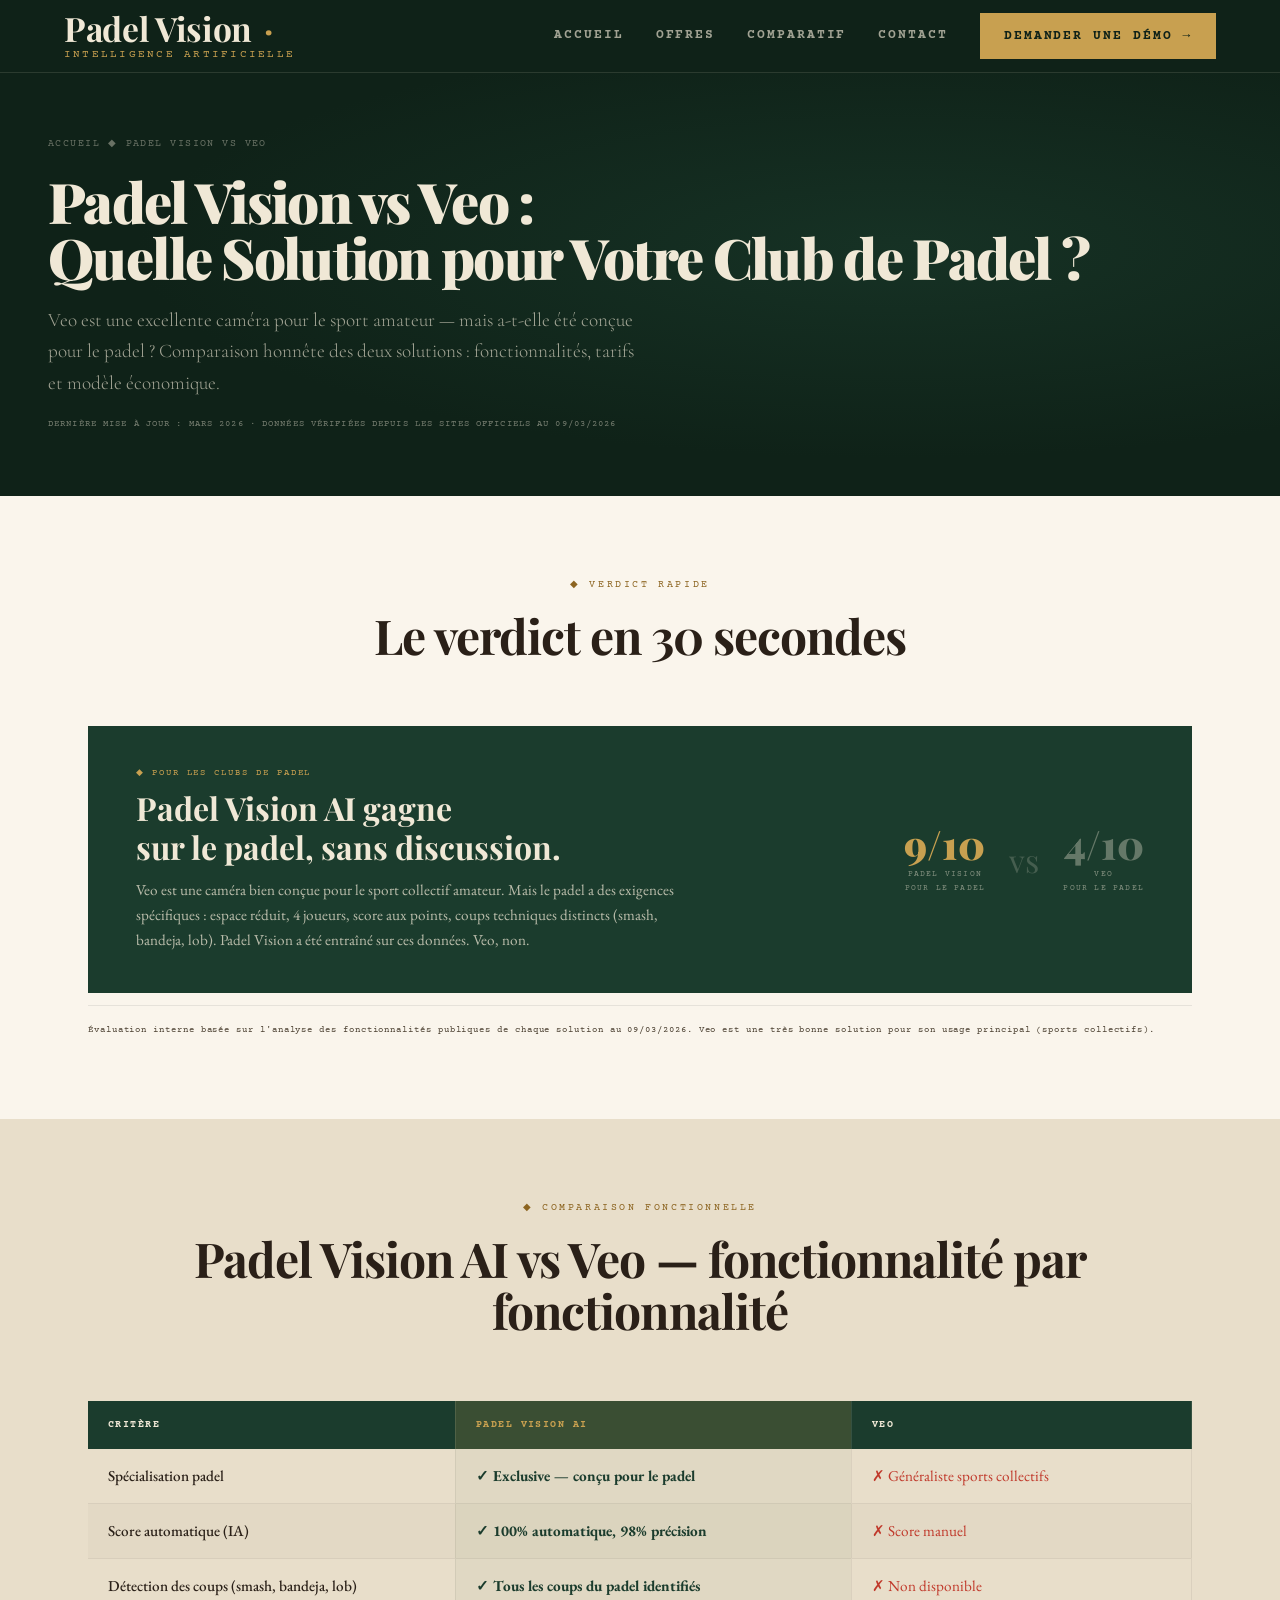
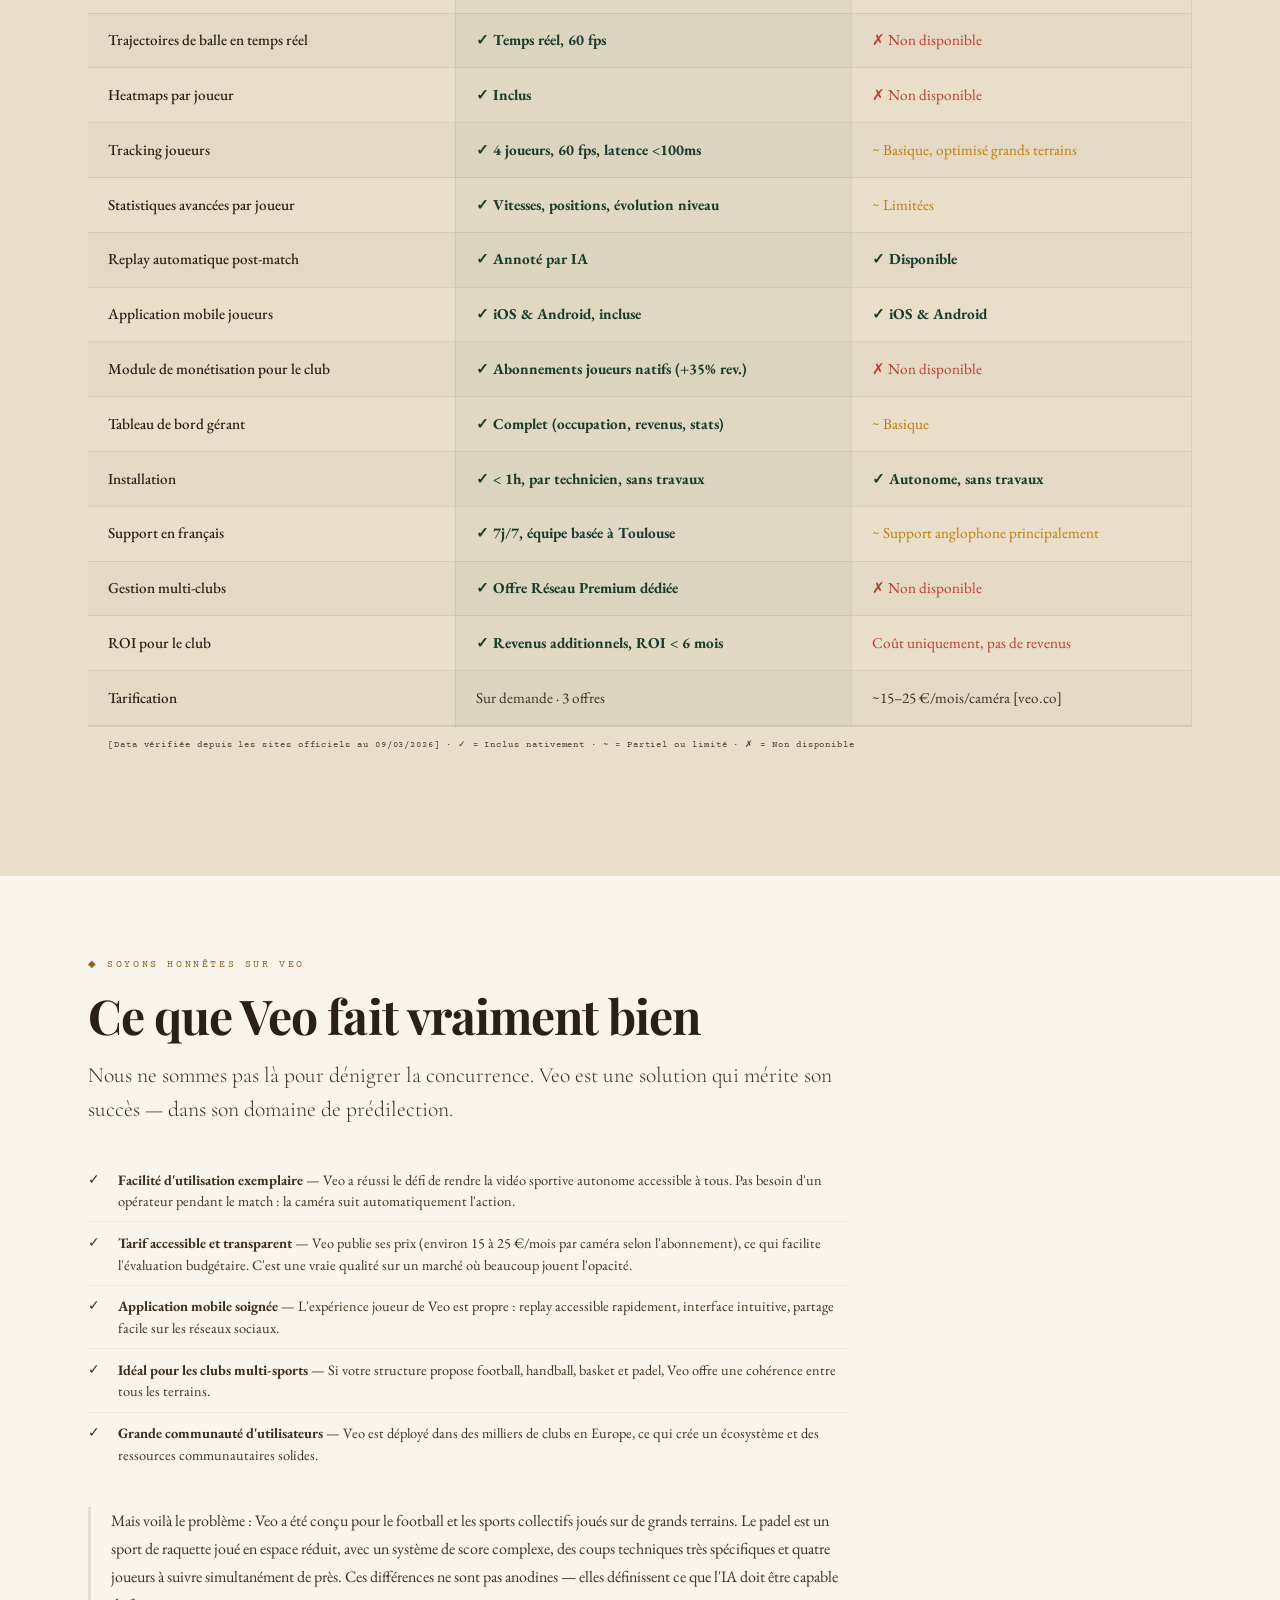
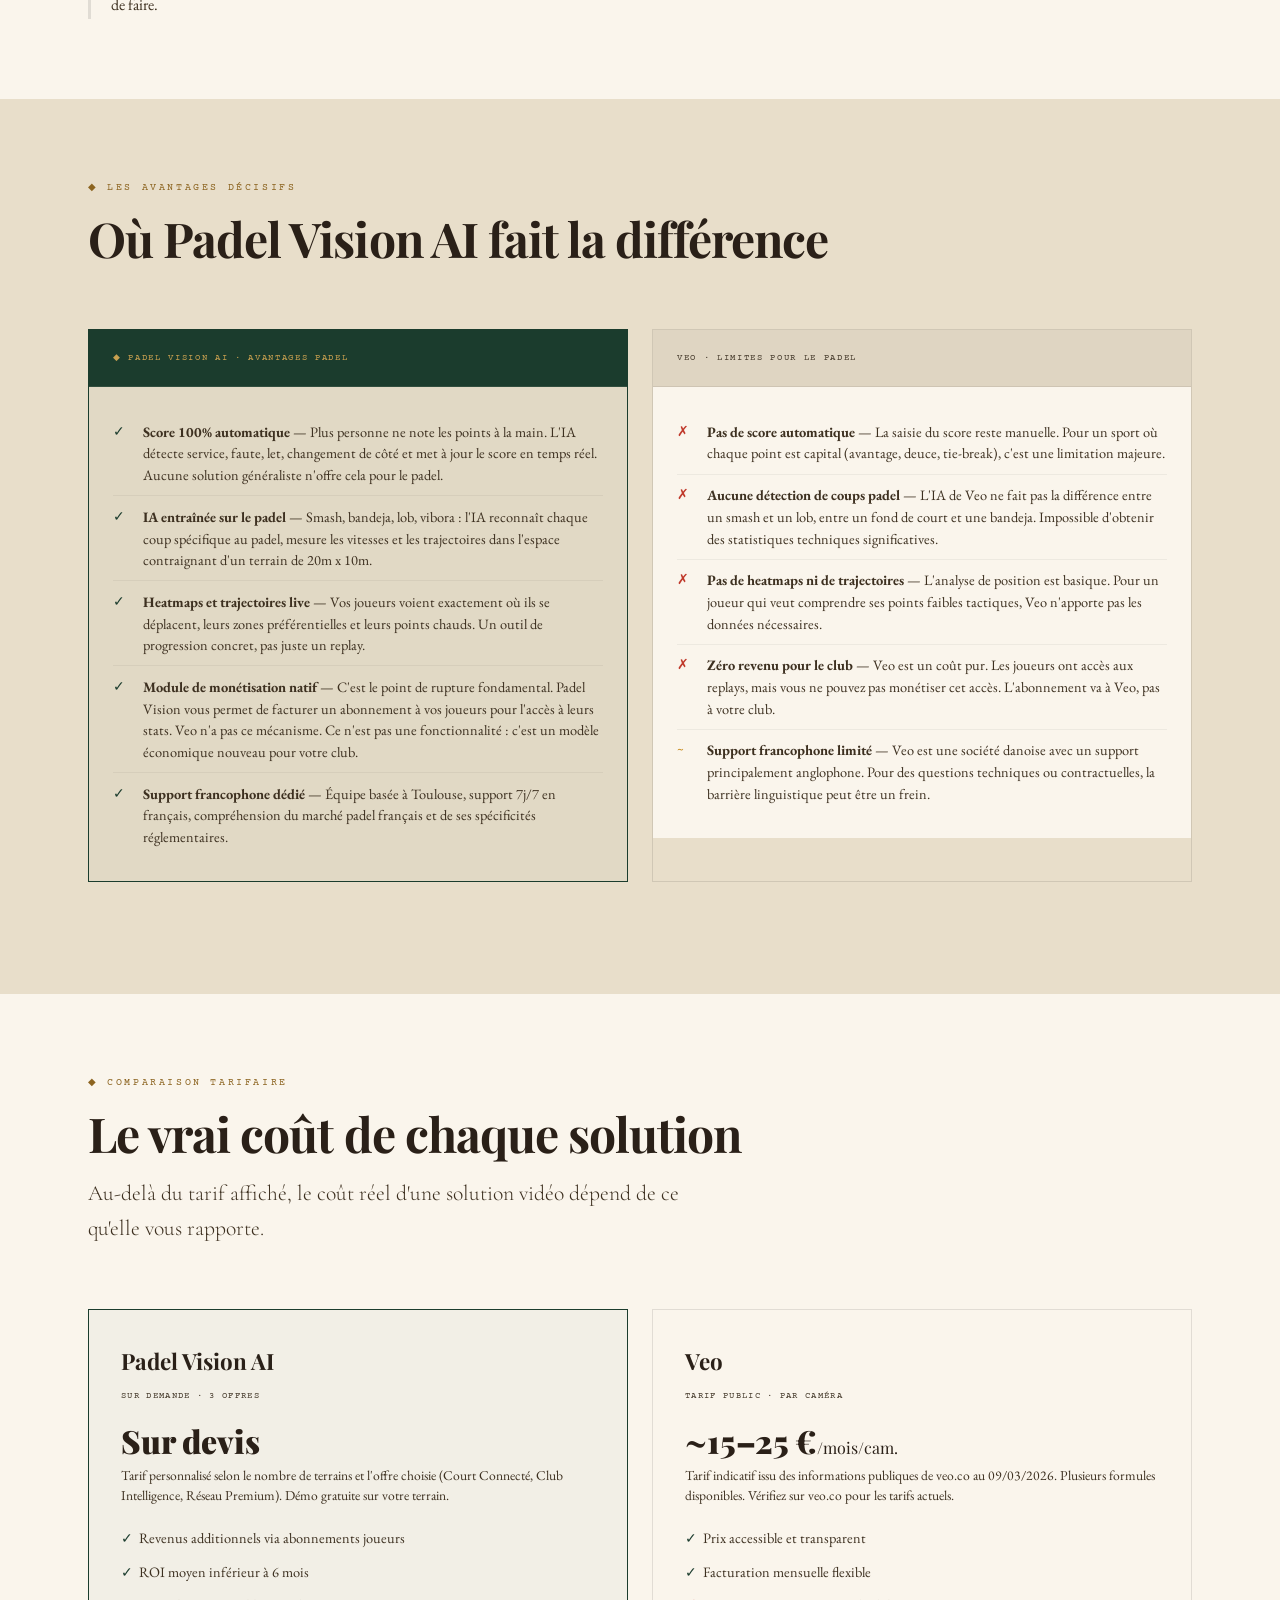
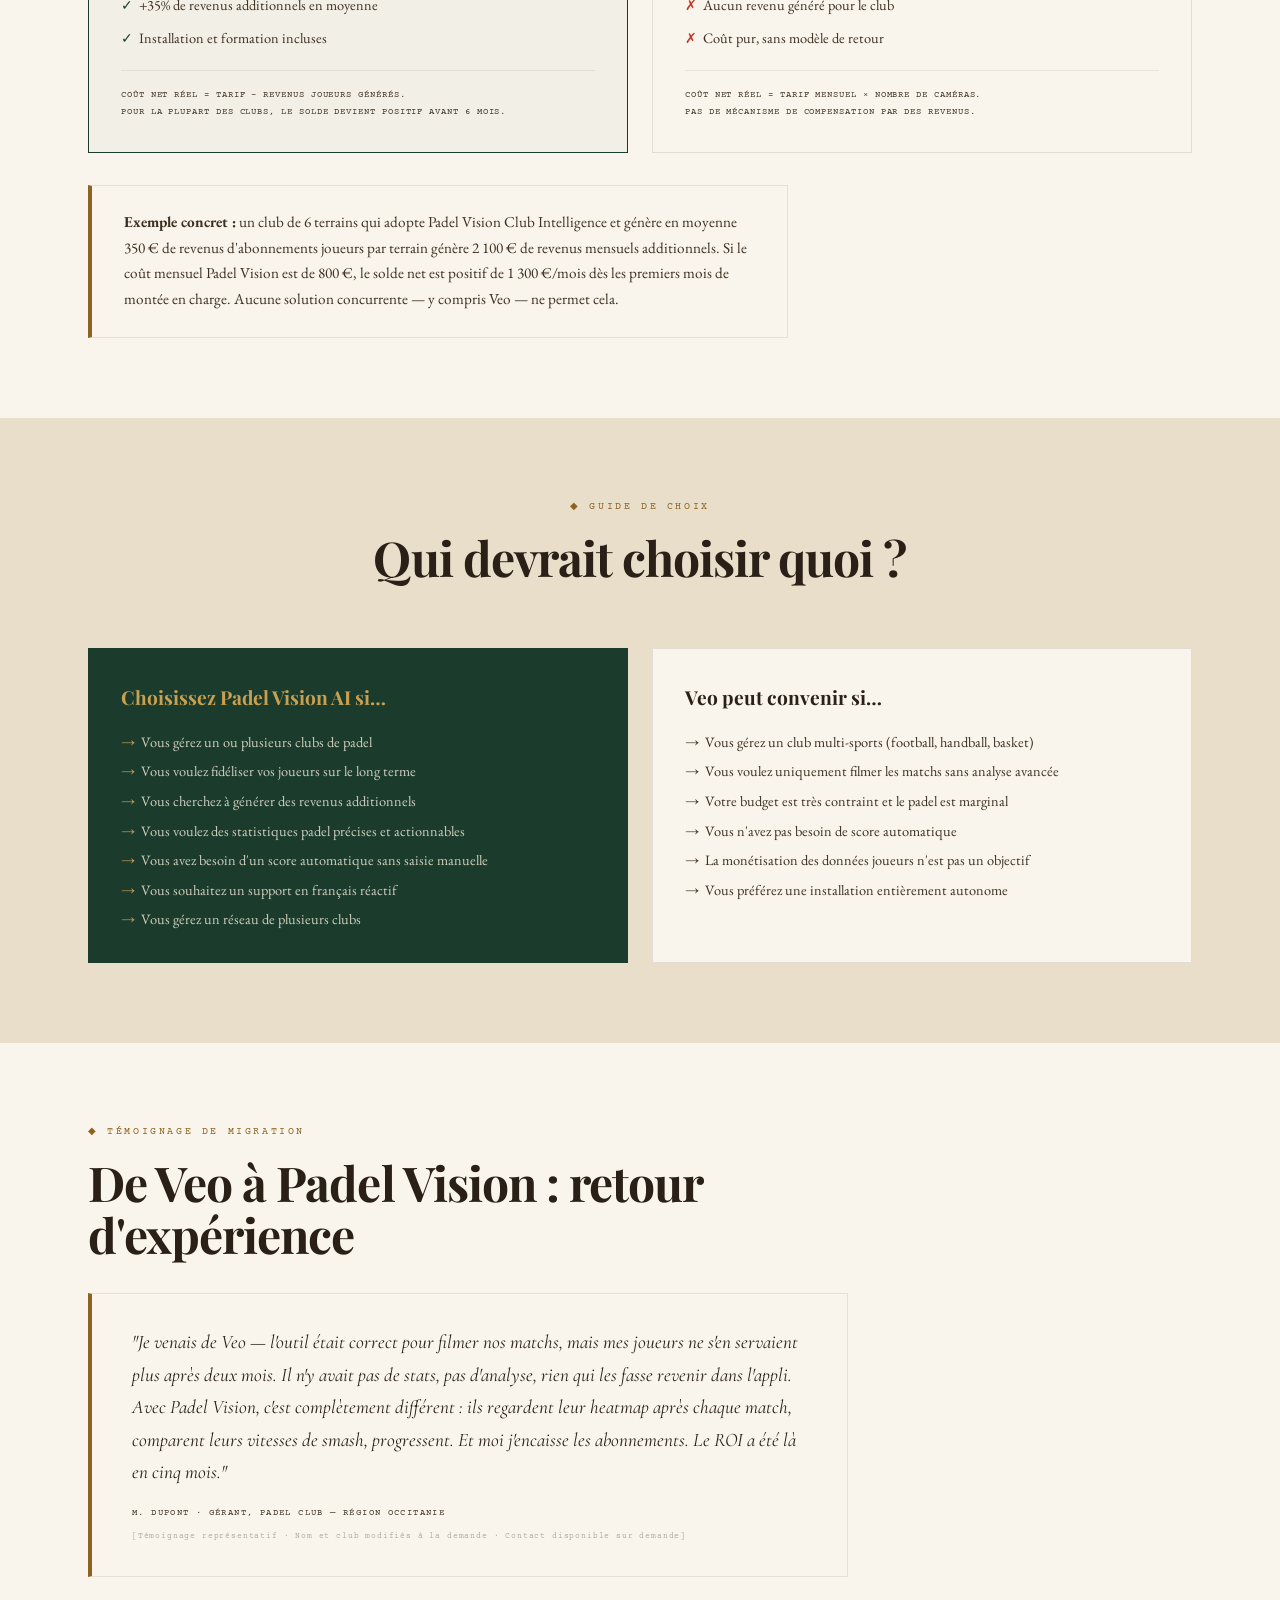
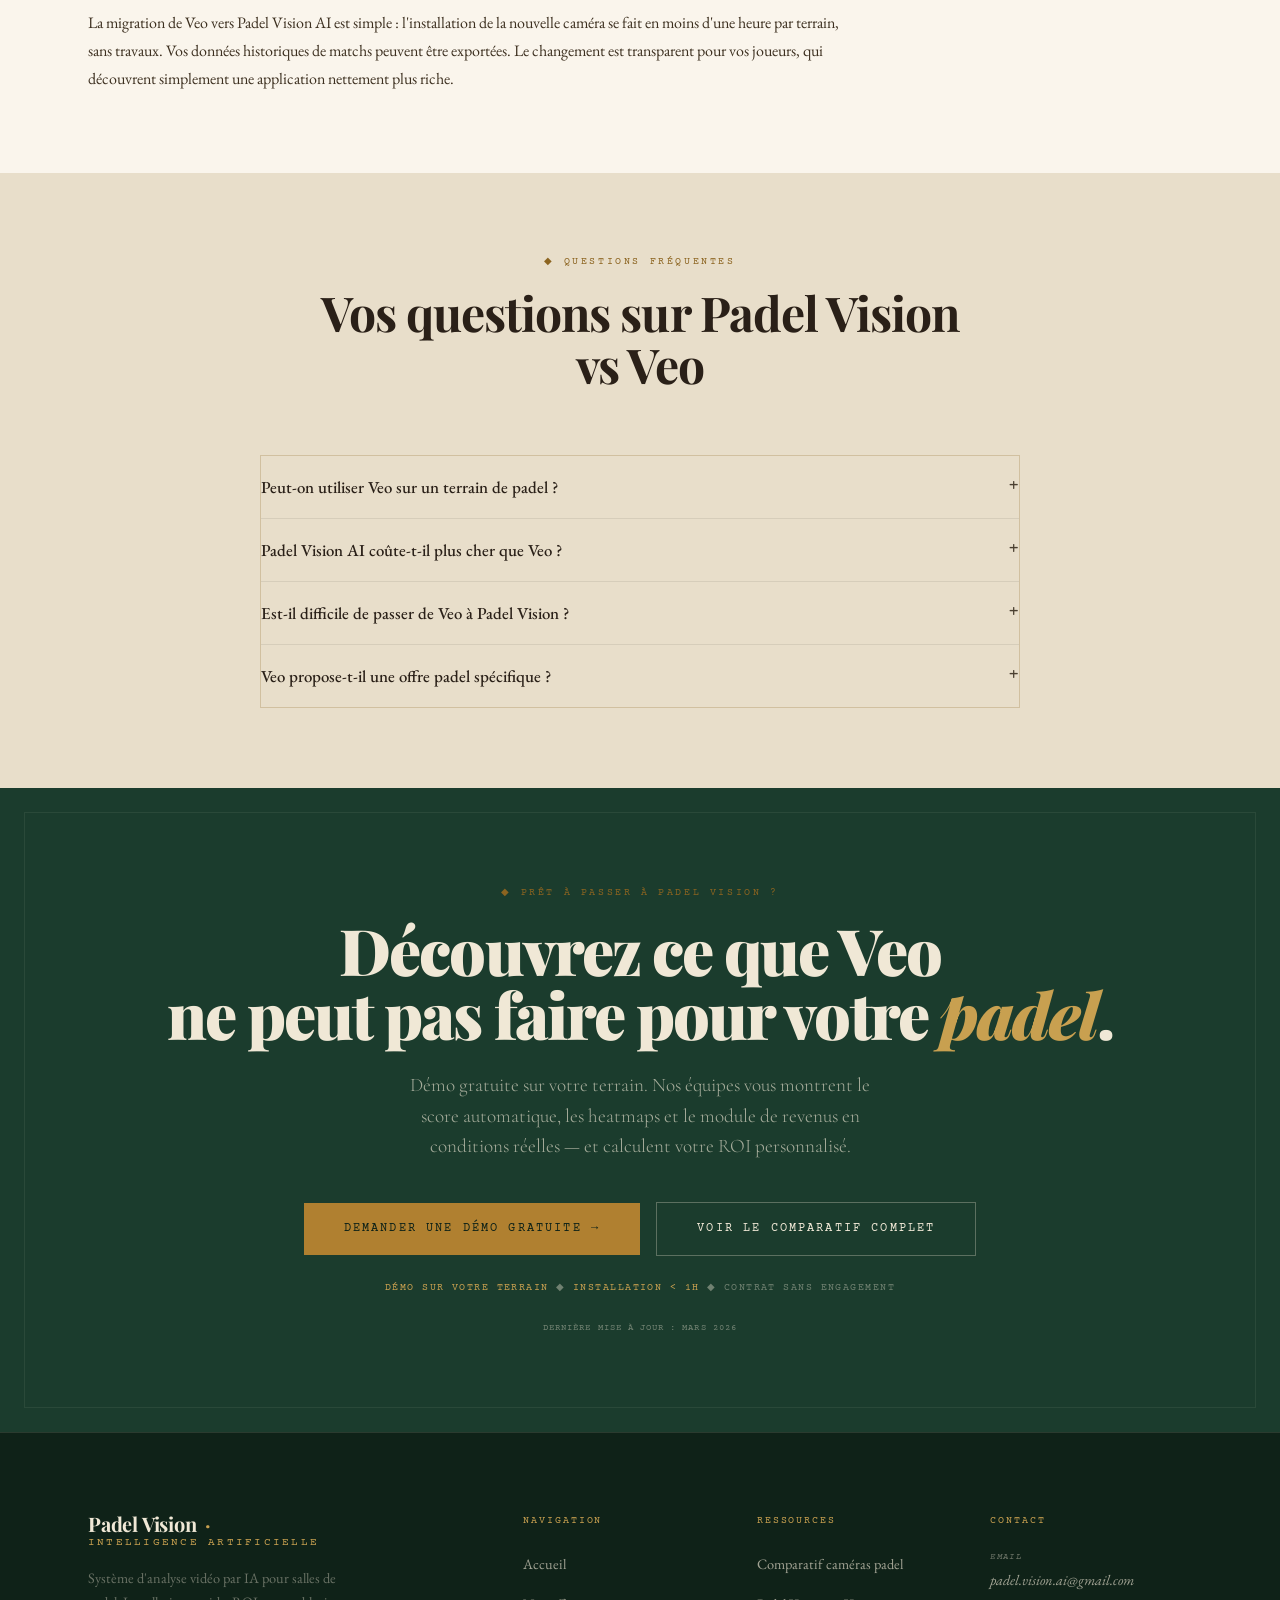
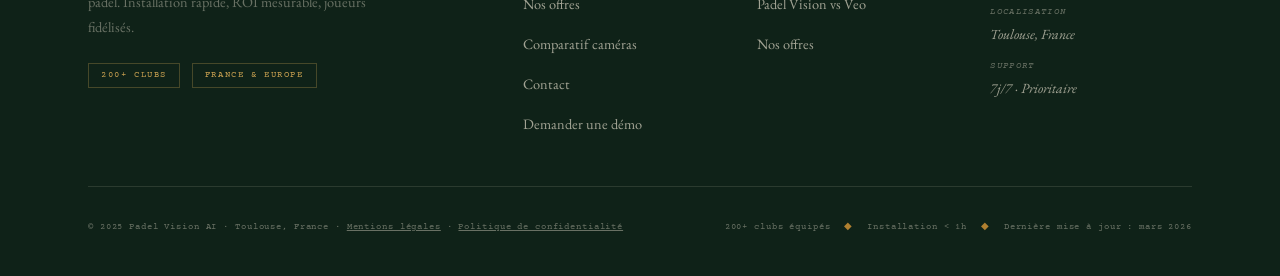
==== alternative-veo-padel.html @ 816a1220 "Site revamp: add pages, move assets, update README Major site restructure for v2: added new content " ====
<!DOCTYPE html>
<html lang="fr">
<head>
  <meta charset="UTF-8">
  <meta name="viewport" content="width=device-width, initial-scale=1.0">
  <title>Padel Vision vs Veo : Quelle Solution pour Votre Club de Padel ? (2026)</title>
  <meta name="description" content="Padel Vision AI vs Veo : comparaison complète pour clubs de padel. Score automatique, IA spécialisée, tarifs, monétisation joueurs. Pourquoi Padel Vision l'emporte pour le padel.">
  <link rel="canonical" href="https://padelvisionai.com/alternative-veo-padel.html">
  <meta property="og:title" content="Padel Vision vs Veo : Quelle Solution pour Votre Club de Padel ?">
  <meta property="og:description" content="Vous hésitez entre Veo et Padel Vision pour votre club de padel ? Comparaison honnête : fonctionnalités, tarifs, IA, modèle économique.">
  <meta property="og:url" content="https://padelvisionai.com/alternative-veo-padel.html">
  <meta property="og:image" content="https://padelvisionai.com/assets/images/og-padelvision.png">
  <meta property="og:image:width" content="1200">
  <meta property="og:image:height" content="630">
  <meta property="og:type" content="article">
  <meta name="twitter:card" content="summary_large_image">
  <meta name="twitter:image" content="https://padelvisionai.com/assets/images/og-padelvision.png">
  <link rel="preconnect" href="https://fonts.googleapis.com">
  <link rel="preconnect" href="https://fonts.gstatic.com" crossorigin>
  <link href="https://fonts.googleapis.com/css2?family=Playfair+Display:ital,wght@0,700;0,900;1,700&family=Cormorant+Garamond:ital,wght@0,300;0,400;1,400&family=EB+Garamond:wght@0,400;0,500&family=Courier+Prime:wght@400&display=swap" rel="stylesheet">
  <link rel="icon" href="/favicon.ico" sizes="any">
  <link rel="icon" href="/favicon.svg" type="image/svg+xml">
  <link rel="apple-touch-icon" href="/apple-touch-icon.png">
  <link rel="stylesheet" href="style.css">

  <script type="application/ld+json">
  {
    "@context": "https://schema.org",
    "@graph": [
      {
        "@type": "BreadcrumbList",
        "itemListElement": [
          { "@type": "ListItem", "position": 1, "name": "Accueil", "item": "https://padelvisionai.com/" },
          { "@type": "ListItem", "position": 2, "name": "Padel Vision vs Veo", "item": "https://padelvisionai.com/alternative-veo-padel.html" }
        ]
      },
      {
        "@type": "SoftwareApplication",
        "name": "Padel Vision AI",
        "url": "https://padelvisionai.com",
        "applicationCategory": "SportsApplication",
        "operatingSystem": "iOS, Android",
        "description": "Système d'analyse vidéo par IA spécialisé padel. Score 100% automatique, trajectoires, heatmaps, smash/bandeja détectés, module d'abonnements joueurs pour clubs.",
        "featureList": [
          "Score automatique 98% précision",
          "Trajectoires de balle en temps réel",
          "Heatmaps par joueur",
          "Détection smash, bandeja, lob",
          "Tracking 4 joueurs à 60 fps",
          "Module d'abonnements joueurs",
          "Application mobile iOS et Android",
          "Tableau de bord gérant",
          "Installation en moins d'une heure"
        ],
        "offers": {
          "@type": "AggregateOffer",
          "priceCurrency": "EUR",
          "offerCount": 3,
          "description": "Court Connecté, Club Intelligence, Réseau Premium — tarifs sur demande"
        },
        "publisher": { "@id": "https://padelvisionai.com/#organization" }
      }
    ]
  }
  </script>

  <style>
    /* ── Verdict banner ── */
    .verdict-banner {
      background: var(--forest, #1B4C2D);
      padding: 2.5rem 3rem;
      display: flex;
      align-items: center;
      justify-content: space-between;
      gap: 2rem;
      flex-wrap: wrap;
      margin-bottom: 0;
    }
    .verdict-banner__label {
      font-family: var(--font-mono, 'Courier Prime', monospace);
      font-size: 0.55rem;
      letter-spacing: 0.22em;
      text-transform: uppercase;
      color: #C8A050;
      margin-bottom: 0.5rem;
      display: block;
    }
    .verdict-banner__title {
      font-family: var(--font-display, 'Playfair Display', serif);
      font-size: clamp(1.4rem, 2.5vw, 2rem);
      font-weight: 700;
      color: #F0E8D6;
      line-height: 1.2;
    }
    .verdict-banner__desc { color: rgba(240,232,214,0.75); font-size: 0.95rem; line-height: 1.65; max-width: 540px; margin-top: 0.75rem; }
    .verdict-score {
      display: flex;
      gap: 1.5rem;
      align-items: center;
      flex-shrink: 0;
    }
    .verdict-score__item { text-align: center; }
    .verdict-score__value {
      font-family: var(--font-display, 'Playfair Display', serif);
      font-size: 2.5rem;
      font-weight: 900;
      line-height: 1;
    }
    .verdict-score__value--winner { color: #C8A050; }
    .verdict-score__value--loser { color: rgba(240,232,214,0.35); }
    .verdict-score__label {
      font-family: var(--font-mono, 'Courier Prime', monospace);
      font-size: 0.5rem;
      letter-spacing: 0.15em;
      text-transform: uppercase;
      color: rgba(240,232,214,0.5);
      margin-top: 0.25rem;
    }
    .verdict-score__sep {
      font-family: var(--font-display, 'Playfair Display', serif);
      font-size: 2rem;
      color: rgba(240,232,214,0.2);
    }

    /* ── Comparison table ── */
    .comp-table-wrap { overflow-x: auto; margin: 2rem 0; }
    .comp-table {
      width: 100%;
      border-collapse: collapse;
      font-family: var(--font-body, 'EB Garamond', serif);
      font-size: 0.95rem;
    }
    .comp-table thead tr { background: var(--forest, #1B4C2D); }
    .comp-table thead th {
      padding: 1rem 1.25rem;
      text-align: left;
      font-family: var(--font-mono, 'Courier Prime', monospace);
      font-size: 0.6rem;
      letter-spacing: 0.15em;
      text-transform: uppercase;
      color: #F0E8D6;
      border-right: 1px solid rgba(240,232,214,0.12);
    }
    .comp-table thead th.th--pv { background: rgba(200,160,80,0.18); color: #C8A050; }
    .comp-table tbody tr { border-bottom: 1px solid rgba(0,0,0,0.07); }
    .comp-table tbody tr:nth-child(even) { background: rgba(0,0,0,0.025); }
    .comp-table tbody td {
      padding: 0.85rem 1.25rem;
      color: var(--text-light, #4a4a3a);
      border-right: 1px solid rgba(0,0,0,0.06);
      vertical-align: middle;
    }
    .comp-table tbody td:first-child { font-weight: 500; color: var(--text-body, #1a1a12); }
    .comp-table td.td--pv { background: rgba(27,76,45,0.04); }
    .check { color: var(--forest, #1B4C2D); font-weight: 700; }
    .cross { color: #c0392b; }
    .partial { color: #c07d00; }
    .comp-table tfoot td {
      padding: 0.65rem 1.25rem;
      font-family: var(--font-mono, 'Courier Prime', monospace);
      font-size: 0.58rem;
      letter-spacing: 0.1em;
      color: var(--warm-gray, #8a8a7a);
      border-top: 2px solid rgba(0,0,0,0.08);
    }

    /* ── Pro/con blocks ── */
    .two-col-compare {
      display: grid;
      grid-template-columns: 1fr 1fr;
      gap: 1.5rem;
      margin: 2rem 0;
    }
    @media (max-width: 640px) { .two-col-compare { grid-template-columns: 1fr; } }
    .compare-block { border: 1px solid rgba(0,0,0,0.1); overflow: hidden; }
    .compare-block--pv { border-color: var(--forest, #1B4C2D); }
    .compare-block__header {
      padding: 1.25rem 1.5rem;
      border-bottom: 1px solid rgba(0,0,0,0.08);
      font-family: var(--font-mono, 'Courier Prime', monospace);
      font-size: 0.58rem;
      letter-spacing: 0.18em;
      text-transform: uppercase;
    }
    .compare-block--pv .compare-block__header { background: var(--forest, #1B4C2D); color: #C8A050; border-bottom-color: rgba(240,232,214,0.1); }
    .compare-block--veo .compare-block__header { background: rgba(0,0,0,0.04); color: var(--warm-gray, #8a8a7a); }
    .compare-block__body { padding: 1.5rem; background: var(--parchment-2, #FAF8F3); }
    .compare-block--pv .compare-block__body { background: rgba(27,76,45,0.03); }

    .feature-row {
      display: flex;
      align-items: flex-start;
      gap: 0.75rem;
      padding: 0.6rem 0;
      border-bottom: 1px solid rgba(0,0,0,0.05);
      font-size: 0.9rem;
      color: var(--text-light, #4a4a3a);
      line-height: 1.5;
    }
    .feature-row:last-child { border-bottom: none; }
    .feature-row__icon { flex-shrink: 0; width: 1.1rem; font-size: 0.85rem; }

    /* ── Pricing block ── */
    .pricing-compare {
      display: grid;
      grid-template-columns: 1fr 1fr;
      gap: 1.5rem;
      margin: 2rem 0;
    }
    @media (max-width: 640px) { .pricing-compare { grid-template-columns: 1fr; } }
    .pricing-block {
      border: 1px solid rgba(0,0,0,0.1);
      padding: 2rem;
    }
    .pricing-block--pv { border-color: var(--forest, #1B4C2D); background: rgba(27,76,45,0.03); }
    .pricing-block__name {
      font-family: var(--font-display, 'Playfair Display', serif);
      font-size: 1.4rem;
      font-weight: 700;
      color: var(--text-body, #1a1a12);
      margin-bottom: 0.5rem;
    }
    .pricing-block__sub {
      font-family: var(--font-mono, 'Courier Prime', monospace);
      font-size: 0.55rem;
      letter-spacing: 0.15em;
      text-transform: uppercase;
      color: var(--warm-gray, #8a8a7a);
      margin-bottom: 1.25rem;
      display: block;
    }
    .pricing-block__price {
      font-family: var(--font-display, 'Playfair Display', serif);
      font-size: 2rem;
      font-weight: 900;
      color: var(--text-body, #1a1a12);
      line-height: 1;
      margin-bottom: 0.5rem;
    }
    .pricing-block__price-note {
      font-size: 0.85rem;
      color: var(--text-light, #4a4a3a);
      line-height: 1.5;
      margin-bottom: 1.25rem;
    }
    .pricing-block__key {
      font-family: var(--font-mono, 'Courier Prime', monospace);
      font-size: 0.58rem;
      letter-spacing: 0.1em;
      text-transform: uppercase;
      color: var(--warm-gray, #8a8a7a);
      margin-top: 1.25rem;
      padding-top: 1rem;
      border-top: 1px solid rgba(0,0,0,0.07);
    }

    /* ── Who should choose which ── */
    .choice-grid {
      display: grid;
      grid-template-columns: 1fr 1fr;
      gap: 1.5rem;
      margin-top: 2rem;
    }
    @media (max-width: 640px) { .choice-grid { grid-template-columns: 1fr; } }
    .choice-card { border: 1px solid rgba(0,0,0,0.1); padding: 2rem; background: var(--parchment-2, #FAF8F3); }
    .choice-card--pv { background: var(--forest, #1B4C2D); border-color: var(--forest, #1B4C2D); }
    .choice-card__name {
      font-family: var(--font-display, 'Playfair Display', serif);
      font-size: 1.2rem;
      font-weight: 700;
      margin-bottom: 1rem;
    }
    .choice-card--pv .choice-card__name { color: #C8A050; }
    .choice-card__list { list-style: none; padding: 0; margin: 0; display: flex; flex-direction: column; gap: 0.5rem; }
    .choice-card__list li { font-size: 0.9rem; padding-left: 1.25rem; position: relative; line-height: 1.5; }
    .choice-card__list li::before { content: "→"; position: absolute; left: 0; }
    .choice-card--pv .choice-card__list li { color: rgba(240,232,214,0.85); }
    .choice-card--pv .choice-card__list li::before { color: #C8A050; }
    .choice-card__list--veo li { color: var(--text-light, #4a4a3a); }

    /* ── Testimonial ── */
    .testimonial-block {
      background: var(--parchment-2, #FAF8F3);
      border: 1px solid rgba(0,0,0,0.08);
      border-left: 4px solid var(--gold, #C8A050);
      padding: 2rem 2.5rem;
      margin: 2rem 0;
    }
    .testimonial-block__quote {
      font-family: var(--font-refined, 'Cormorant Garamond', serif);
      font-size: 1.2rem;
      font-style: italic;
      color: var(--text-body, #1a1a12);
      line-height: 1.7;
      margin-bottom: 1rem;
    }
    .testimonial-block__author {
      font-family: var(--font-mono, 'Courier Prime', monospace);
      font-size: 0.58rem;
      letter-spacing: 0.15em;
      text-transform: uppercase;
      color: var(--warm-gray, #8a8a7a);
    }
    .testimonial-block__placeholder {
      font-family: var(--font-mono, 'Courier Prime', monospace);
      font-size: 0.52rem;
      letter-spacing: 0.1em;
      color: rgba(0,0,0,0.3);
      margin-top: 0.5rem;
      font-style: normal;
    }

    /* ── FAQ ── */
    .faq-list { list-style: none; padding: 0; margin: 2rem 0 0; display: flex; flex-direction: column; gap: 0; }
    .faq-item { border-bottom: 1px solid rgba(0,0,0,0.08); }
    .faq-item__btn {
      width: 100%;
      display: flex;
      justify-content: space-between;
      align-items: center;
      background: none;
      border: none;
      padding: 1.25rem 0;
      text-align: left;
      font-family: var(--font-body, 'EB Garamond', serif);
      font-size: 1.05rem;
      font-weight: 500;
      color: var(--text-body, #1a1a12);
      cursor: pointer;
      gap: 1rem;
    }
    .faq-item__icon { font-size: 1.2rem; flex-shrink: 0; color: var(--warm-gray, #8a8a7a); }
    .faq-item__answer { padding: 0 0 1.25rem; color: var(--text-light, #4a4a3a); font-size: 0.95rem; line-height: 1.75; }

    .data-disclaimer {
      font-family: var(--font-mono, 'Courier Prime', monospace);
      font-size: 0.58rem;
      letter-spacing: 0.1em;
      color: var(--warm-gray, #8a8a7a);
      border-top: 1px solid rgba(0,0,0,0.08);
      padding-top: 1rem;
      margin-top: 1.5rem;
    }
  </style>
</head>
<body>

<a href="#main-content" class="skip-link">Aller au contenu principal</a>

<!-- ═══ HEADER ═══ -->
<header class="site-header" id="site-header" role="banner">
  <div class="header__inner">
    <a href="index.html" class="logo" aria-label="Padel Vision — Accueil">
      <span class="logo__name">Padel Vision <span class="logo__dot" aria-hidden="true">·</span></span>
      <span class="logo__sub" aria-hidden="true">Intelligence Artificielle</span>
    </a>
    <nav class="nav" aria-label="Navigation principale">
      <a href="index.html" class="nav__link">Accueil</a>
      <a href="products.html" class="nav__link">Offres</a>
      <a href="comparatif-cameras-padel.html" class="nav__link">Comparatif</a>
      <a href="contact.html" class="nav__link">Contact</a>
      <a href="contact.html" class="nav__cta">Demander une démo →</a>
    </nav>
    <button class="hamburger" id="hamburger" aria-expanded="false" aria-controls="mobile-menu" aria-label="Ouvrir le menu">
      <span class="hamburger__line" aria-hidden="true"></span>
      <span class="hamburger__line" aria-hidden="true"></span>
      <span class="hamburger__line" aria-hidden="true"></span>
    </button>
  </div>
</header>

<nav class="mobile-menu" id="mobile-menu" aria-hidden="true" aria-label="Menu mobile">
  <a href="index.html" class="mobile-menu__link">Accueil</a>
  <a href="products.html" class="mobile-menu__link">Offres</a>
  <a href="comparatif-cameras-padel.html" class="mobile-menu__link">Comparatif</a>
  <a href="contact.html" class="mobile-menu__link">Contact</a>
  <a href="contact.html" class="mobile-menu__cta">Demander une démo →</a>
</nav>

<!-- ═══ MAIN ═══ -->
<main id="main-content">

<!-- ═══ PAGE HERO ═══ -->
<section class="page-hero" aria-label="En-tête page Padel Vision vs Veo">
  <div class="page-hero__inner">
    <nav class="breadcrumb" aria-label="Fil d'Ariane">
      <a href="index.html">Accueil</a>
      <span class="breadcrumb__sep" aria-hidden="true">◆</span>
      <span aria-current="page">Padel Vision vs Veo</span>
    </nav>
    <h1 class="page-hero__title">Padel Vision vs Veo :<br>Quelle Solution pour Votre Club de Padel ?</h1>
    <p class="page-hero__lead">
      Veo est une excellente caméra pour le sport amateur — mais a-t-elle été conçue pour le padel ?
      Comparaison honnête des deux solutions : fonctionnalités, tarifs et modèle économique.
    </p>
    <p style="font-family:var(--font-mono,'Courier Prime',monospace);font-size:0.58rem;letter-spacing:0.12em;text-transform:uppercase;color:rgba(240,232,214,0.45);margin-top:1rem;">
      Dernière mise à jour : mars 2026 · Données vérifiées depuis les sites officiels au 09/03/2026
    </p>
  </div>
</section>


<!-- ═══ ABOVE-FOLD VERDICT ═══ -->
<section class="section" aria-labelledby="verdict-section-title">
  <div class="container">
    <div class="section__header reveal" style="text-align:center;max-width:640px;margin-left:auto;margin-right:auto;">
      <div class="section__eyebrow" style="justify-content:center;">◆ Verdict rapide</div>
      <h2 class="section__title" id="verdict-section-title">Le verdict en 30 secondes</h2>
    </div>
    <div class="reveal">
      <div class="verdict-banner">
        <div>
          <span class="verdict-banner__label">◆ Pour les clubs de padel</span>
          <div class="verdict-banner__title">Padel Vision AI gagne<br>sur le padel, sans discussion.</div>
          <p class="verdict-banner__desc">
            Veo est une caméra bien conçue pour le sport collectif amateur. Mais le padel a des exigences spécifiques : espace réduit, 4 joueurs, score aux points, coups techniques distincts (smash, bandeja, lob). Padel Vision a été entraîné sur ces données. Veo, non.
          </p>
        </div>
        <div class="verdict-score" aria-label="Score comparatif : Padel Vision 9 sur 10, Veo 4 sur 10 pour usage padel">
          <div class="verdict-score__item">
            <div class="verdict-score__value verdict-score__value--winner">9/10</div>
            <div class="verdict-score__label">Padel Vision<br>pour le padel</div>
          </div>
          <div class="verdict-score__sep">vs</div>
          <div class="verdict-score__item">
            <div class="verdict-score__value verdict-score__value--loser">4/10</div>
            <div class="verdict-score__label">Veo<br>pour le padel</div>
          </div>
        </div>
      </div>
      <p class="data-disclaimer" style="margin-top:0.75rem;">
        Évaluation interne basée sur l'analyse des fonctionnalités publiques de chaque solution au 09/03/2026. Veo est une très bonne solution pour son usage principal (sports collectifs).
      </p>
    </div>
  </div>
</section>


<!-- ═══ FEATURE COMPARISON TABLE ═══ -->
<section class="section section--alt" aria-labelledby="table-vs-title">
  <div class="container">
    <div class="section__header reveal" style="text-align:center;">
      <div class="section__eyebrow" style="justify-content:center;">◆ Comparaison fonctionnelle</div>
      <h2 class="section__title" id="table-vs-title">Padel Vision AI vs Veo — fonctionnalité par fonctionnalité</h2>
    </div>

    <div class="comp-table-wrap reveal">
      <table class="comp-table" role="table" aria-label="Comparaison détaillée Padel Vision AI versus Veo">
        <thead>
          <tr>
            <th scope="col" style="min-width:240px;">Critère</th>
            <th scope="col" class="th--pv">Padel Vision AI</th>
            <th scope="col">Veo</th>
          </tr>
        </thead>
        <tbody>
          <tr>
            <td>Spécialisation padel</td>
            <td class="td--pv"><span class="check">✓ Exclusive — conçu pour le padel</span></td>
            <td><span class="cross">✗ Généraliste sports collectifs</span></td>
          </tr>
          <tr>
            <td>Score automatique (IA)</td>
            <td class="td--pv"><span class="check">✓ 100% automatique, 98% précision</span></td>
            <td><span class="cross">✗ Score manuel</span></td>
          </tr>
          <tr>
            <td>Détection des coups (smash, bandeja, lob)</td>
            <td class="td--pv"><span class="check">✓ Tous les coups du padel identifiés</span></td>
            <td><span class="cross">✗ Non disponible</span></td>
          </tr>
          <tr>
            <td>Trajectoires de balle en temps réel</td>
            <td class="td--pv"><span class="check">✓ Temps réel, 60 fps</span></td>
            <td><span class="cross">✗ Non disponible</span></td>
          </tr>
          <tr>
            <td>Heatmaps par joueur</td>
            <td class="td--pv"><span class="check">✓ Inclus</span></td>
            <td><span class="cross">✗ Non disponible</span></td>
          </tr>
          <tr>
            <td>Tracking joueurs</td>
            <td class="td--pv"><span class="check">✓ 4 joueurs, 60 fps, latence &lt;100ms</span></td>
            <td><span class="partial">~ Basique, optimisé grands terrains</span></td>
          </tr>
          <tr>
            <td>Statistiques avancées par joueur</td>
            <td class="td--pv"><span class="check">✓ Vitesses, positions, évolution niveau</span></td>
            <td><span class="partial">~ Limitées</span></td>
          </tr>
          <tr>
            <td>Replay automatique post-match</td>
            <td class="td--pv"><span class="check">✓ Annoté par IA</span></td>
            <td><span class="check">✓ Disponible</span></td>
          </tr>
          <tr>
            <td>Application mobile joueurs</td>
            <td class="td--pv"><span class="check">✓ iOS &amp; Android, incluse</span></td>
            <td><span class="check">✓ iOS &amp; Android</span></td>
          </tr>
          <tr>
            <td>Module de monétisation pour le club</td>
            <td class="td--pv"><span class="check">✓ Abonnements joueurs natifs (+35% rev.)</span></td>
            <td><span class="cross">✗ Non disponible</span></td>
          </tr>
          <tr>
            <td>Tableau de bord gérant</td>
            <td class="td--pv"><span class="check">✓ Complet (occupation, revenus, stats)</span></td>
            <td><span class="partial">~ Basique</span></td>
          </tr>
          <tr>
            <td>Installation</td>
            <td class="td--pv"><span class="check">✓ &lt; 1h, par technicien, sans travaux</span></td>
            <td><span class="check">✓ Autonome, sans travaux</span></td>
          </tr>
          <tr>
            <td>Support en français</td>
            <td class="td--pv"><span class="check">✓ 7j/7, équipe basée à Toulouse</span></td>
            <td><span class="partial">~ Support anglophone principalement</span></td>
          </tr>
          <tr>
            <td>Gestion multi-clubs</td>
            <td class="td--pv"><span class="check">✓ Offre Réseau Premium dédiée</span></td>
            <td><span class="cross">✗ Non disponible</span></td>
          </tr>
          <tr>
            <td>ROI pour le club</td>
            <td class="td--pv"><span class="check">✓ Revenus additionnels, ROI &lt; 6 mois</span></td>
            <td><span class="cross">Coût uniquement, pas de revenus</span></td>
          </tr>
          <tr>
            <td>Tarification</td>
            <td class="td--pv">Sur demande · 3 offres</td>
            <td>~15–25 €/mois/caméra [veo.co]</td>
          </tr>
        </tbody>
        <tfoot>
          <tr>
            <td colspan="3">[Data vérifiée depuis les sites officiels au 09/03/2026] · ✓ = Inclus nativement · ~ = Partiel ou limité · ✗ = Non disponible</td>
          </tr>
        </tfoot>
      </table>
    </div>
  </div>
</section>


<!-- ═══ VEO : CE QU'IL FAIT BIEN ═══ -->
<section class="section" aria-labelledby="veo-strengths-title">
  <div class="container">
    <div style="max-width:760px;">
      <div class="section__eyebrow reveal">◆ Soyons honnêtes sur Veo</div>
      <h2 class="section__title reveal" id="veo-strengths-title">Ce que Veo fait vraiment bien</h2>
      <p class="section__lead reveal" style="max-width:none;">
        Nous ne sommes pas là pour dénigrer la concurrence. Veo est une solution qui mérite son succès — dans son domaine de prédilection.
      </p>

      <div class="two-col-compare reveal" style="grid-template-columns:1fr;">
        <div>
          <div class="feature-row">
            <span class="feature-row__icon">✓</span>
            <div><strong>Facilité d'utilisation exemplaire</strong> — Veo a réussi le défi de rendre la vidéo sportive autonome accessible à tous. Pas besoin d'un opérateur pendant le match : la caméra suit automatiquement l'action.</div>
          </div>
          <div class="feature-row">
            <span class="feature-row__icon">✓</span>
            <div><strong>Tarif accessible et transparent</strong> — Veo publie ses prix (environ 15 à 25 €/mois par caméra selon l'abonnement), ce qui facilite l'évaluation budgétaire. C'est une vraie qualité sur un marché où beaucoup jouent l'opacité.</div>
          </div>
          <div class="feature-row">
            <span class="feature-row__icon">✓</span>
            <div><strong>Application mobile soignée</strong> — L'expérience joueur de Veo est propre : replay accessible rapidement, interface intuitive, partage facile sur les réseaux sociaux.</div>
          </div>
          <div class="feature-row">
            <span class="feature-row__icon">✓</span>
            <div><strong>Idéal pour les clubs multi-sports</strong> — Si votre structure propose football, handball, basket et padel, Veo offre une cohérence entre tous les terrains.</div>
          </div>
          <div class="feature-row">
            <span class="feature-row__icon">✓</span>
            <div><strong>Grande communauté d'utilisateurs</strong> — Veo est déployé dans des milliers de clubs en Europe, ce qui crée un écosystème et des ressources communautaires solides.</div>
          </div>
        </div>
      </div>

      <p style="font-size:1rem;color:var(--text-light);line-height:1.75;margin-top:1.5rem;border-left:3px solid rgba(0,0,0,0.1);padding-left:1.25rem;">
        Mais voilà le problème : Veo a été conçu pour le football et les sports collectifs joués sur de grands terrains. Le padel est un sport de raquette joué en espace réduit, avec un système de score complexe, des coups techniques très spécifiques et quatre joueurs à suivre simultanément de près. Ces différences ne sont pas anodines — elles définissent ce que l'IA doit être capable de faire.
      </p>
    </div>
  </div>
</section>


<!-- ═══ WHERE PADEL VISION WINS ═══ -->
<section class="section section--alt" aria-labelledby="pv-wins-title">
  <div class="container">
    <div class="section__header reveal" style="max-width:760px;">
      <div class="section__eyebrow">◆ Les avantages décisifs</div>
      <h2 class="section__title" id="pv-wins-title">Où Padel Vision AI fait la différence</h2>
    </div>

    <div class="two-col-compare reveal">
      <div class="compare-block compare-block--pv">
        <div class="compare-block__header">◆ Padel Vision AI · Avantages padel</div>
        <div class="compare-block__body">
          <div class="feature-row">
            <span class="feature-row__icon" style="color:var(--forest);">✓</span>
            <div><strong>Score 100% automatique</strong> — Plus personne ne note les points à la main. L'IA détecte service, faute, let, changement de côté et met à jour le score en temps réel. Aucune solution généraliste n'offre cela pour le padel.</div>
          </div>
          <div class="feature-row">
            <span class="feature-row__icon" style="color:var(--forest);">✓</span>
            <div><strong>IA entraînée sur le padel</strong> — Smash, bandeja, lob, vibora : l'IA reconnaît chaque coup spécifique au padel, mesure les vitesses et les trajectoires dans l'espace contraignant d'un terrain de 20m x 10m.</div>
          </div>
          <div class="feature-row">
            <span class="feature-row__icon" style="color:var(--forest);">✓</span>
            <div><strong>Heatmaps et trajectoires live</strong> — Vos joueurs voient exactement où ils se déplacent, leurs zones préférentielles et leurs points chauds. Un outil de progression concret, pas juste un replay.</div>
          </div>
          <div class="feature-row">
            <span class="feature-row__icon" style="color:var(--forest);">✓</span>
            <div><strong>Module de monétisation natif</strong> — C'est le point de rupture fondamental. Padel Vision vous permet de facturer un abonnement à vos joueurs pour l'accès à leurs stats. Veo n'a pas ce mécanisme. Ce n'est pas une fonctionnalité : c'est un modèle économique nouveau pour votre club.</div>
          </div>
          <div class="feature-row">
            <span class="feature-row__icon" style="color:var(--forest);">✓</span>
            <div><strong>Support francophone dédié</strong> — Équipe basée à Toulouse, support 7j/7 en français, compréhension du marché padel français et de ses spécificités réglementaires.</div>
          </div>
        </div>
      </div>

      <div class="compare-block compare-block--veo">
        <div class="compare-block__header">Veo · Limites pour le padel</div>
        <div class="compare-block__body">
          <div class="feature-row">
            <span class="feature-row__icon" style="color:#c0392b;">✗</span>
            <div><strong>Pas de score automatique</strong> — La saisie du score reste manuelle. Pour un sport où chaque point est capital (avantage, deuce, tie-break), c'est une limitation majeure.</div>
          </div>
          <div class="feature-row">
            <span class="feature-row__icon" style="color:#c0392b;">✗</span>
            <div><strong>Aucune détection de coups padel</strong> — L'IA de Veo ne fait pas la différence entre un smash et un lob, entre un fond de court et une bandeja. Impossible d'obtenir des statistiques techniques significatives.</div>
          </div>
          <div class="feature-row">
            <span class="feature-row__icon" style="color:#c0392b;">✗</span>
            <div><strong>Pas de heatmaps ni de trajectoires</strong> — L'analyse de position est basique. Pour un joueur qui veut comprendre ses points faibles tactiques, Veo n'apporte pas les données nécessaires.</div>
          </div>
          <div class="feature-row">
            <span class="feature-row__icon" style="color:#c0392b;">✗</span>
            <div><strong>Zéro revenu pour le club</strong> — Veo est un coût pur. Les joueurs ont accès aux replays, mais vous ne pouvez pas monétiser cet accès. L'abonnement va à Veo, pas à votre club.</div>
          </div>
          <div class="feature-row">
            <span class="feature-row__icon" style="color:#c07d00;">~</span>
            <div><strong>Support francophone limité</strong> — Veo est une société danoise avec un support principalement anglophone. Pour des questions techniques ou contractuelles, la barrière linguistique peut être un frein.</div>
          </div>
        </div>
      </div>
    </div>
  </div>
</section>


<!-- ═══ PRICING COMPARISON ═══ -->
<section class="section" aria-labelledby="pricing-vs-title">
  <div class="container">
    <div class="section__header reveal" style="max-width:760px;">
      <div class="section__eyebrow">◆ Comparaison tarifaire</div>
      <h2 class="section__title" id="pricing-vs-title">Le vrai coût de chaque solution</h2>
      <p class="section__lead">Au-delà du tarif affiché, le coût réel d'une solution vidéo dépend de ce qu'elle vous rapporte.</p>
    </div>

    <div class="pricing-compare reveal">
      <div class="pricing-block pricing-block--pv">
        <div class="pricing-block__name">Padel Vision AI</div>
        <span class="pricing-block__sub">Sur demande · 3 offres</span>
        <div class="pricing-block__price">Sur devis</div>
        <div class="pricing-block__price-note">
          Tarif personnalisé selon le nombre de terrains et l'offre choisie (Court Connecté, Club Intelligence, Réseau Premium). Démo gratuite sur votre terrain.
        </div>
        <ul style="list-style:none;padding:0;margin:0;display:flex;flex-direction:column;gap:0.5rem;">
          <li style="font-size:0.9rem;color:var(--text-light);padding-left:1.1rem;position:relative;"><span style="position:absolute;left:0;color:var(--forest);">✓</span> Revenus additionnels via abonnements joueurs</li>
          <li style="font-size:0.9rem;color:var(--text-light);padding-left:1.1rem;position:relative;"><span style="position:absolute;left:0;color:var(--forest);">✓</span> ROI moyen inférieur à 6 mois</li>
          <li style="font-size:0.9rem;color:var(--text-light);padding-left:1.1rem;position:relative;"><span style="position:absolute;left:0;color:var(--forest);">✓</span> +35% de revenus additionnels en moyenne</li>
          <li style="font-size:0.9rem;color:var(--text-light);padding-left:1.1rem;position:relative;"><span style="position:absolute;left:0;color:var(--forest);">✓</span> Installation et formation incluses</li>
        </ul>
        <div class="pricing-block__key">
          Coût net réel = tarif – revenus joueurs générés.<br>
          Pour la plupart des clubs, le solde devient positif avant 6 mois.
        </div>
      </div>

      <div class="pricing-block">
        <div class="pricing-block__name">Veo</div>
        <span class="pricing-block__sub">Tarif public · Par caméra</span>
        <div class="pricing-block__price">~15–25 €<span style="font-size:1rem;font-weight:400;">/mois/cam.</span></div>
        <div class="pricing-block__price-note">
          Tarif indicatif issu des informations publiques de veo.co au 09/03/2026. Plusieurs formules disponibles. Vérifiez sur veo.co pour les tarifs actuels.
        </div>
        <ul style="list-style:none;padding:0;margin:0;display:flex;flex-direction:column;gap:0.5rem;">
          <li style="font-size:0.9rem;color:var(--text-light);padding-left:1.1rem;position:relative;"><span style="position:absolute;left:0;color:var(--forest);">✓</span> Prix accessible et transparent</li>
          <li style="font-size:0.9rem;color:var(--text-light);padding-left:1.1rem;position:relative;"><span style="position:absolute;left:0;color:var(--forest);">✓</span> Facturation mensuelle flexible</li>
          <li style="font-size:0.9rem;color:var(--text-light);padding-left:1.1rem;position:relative;"><span style="position:absolute;left:0;color:#c0392b;">✗</span> Aucun revenu généré pour le club</li>
          <li style="font-size:0.9rem;color:var(--text-light);padding-left:1.1rem;position:relative;"><span style="position:absolute;left:0;color:#c0392b;">✗</span> Coût pur, sans modèle de retour</li>
        </ul>
        <div class="pricing-block__key">
          Coût net réel = tarif mensuel × nombre de caméras.<br>
          Pas de mécanisme de compensation par des revenus.
        </div>
      </div>
    </div>

    <div class="reveal" style="max-width:700px;margin-top:1.5rem;padding:1.5rem 2rem;background:var(--parchment-2,#FAF8F3);border:1px solid rgba(0,0,0,0.08);border-left:4px solid var(--gold,#C8A050);">
      <p style="font-size:0.95rem;color:var(--text-light);line-height:1.7;margin:0;">
        <strong>Exemple concret :</strong> un club de 6 terrains qui adopte Padel Vision Club Intelligence et génère en moyenne 350 € de revenus d'abonnements joueurs par terrain génère 2 100 € de revenus mensuels additionnels. Si le coût mensuel Padel Vision est de 800 €, le solde net est positif de 1 300 €/mois dès les premiers mois de montée en charge. Aucune solution concurrente — y compris Veo — ne permet cela.
      </p>
    </div>
  </div>
</section>


<!-- ═══ WHO SHOULD CHOOSE WHICH ═══ -->
<section class="section section--alt" aria-labelledby="who-title">
  <div class="container">
    <div class="section__header reveal" style="text-align:center;max-width:640px;margin-left:auto;margin-right:auto;">
      <div class="section__eyebrow" style="justify-content:center;">◆ Guide de choix</div>
      <h2 class="section__title" id="who-title">Qui devrait choisir quoi ?</h2>
    </div>
    <div class="choice-grid reveal">
      <div class="choice-card choice-card--pv">
        <div class="choice-card__name">Choisissez Padel Vision AI si…</div>
        <ul class="choice-card__list">
          <li>Vous gérez un ou plusieurs clubs de padel</li>
          <li>Vous voulez fidéliser vos joueurs sur le long terme</li>
          <li>Vous cherchez à générer des revenus additionnels</li>
          <li>Vous voulez des statistiques padel précises et actionnables</li>
          <li>Vous avez besoin d'un score automatique sans saisie manuelle</li>
          <li>Vous souhaitez un support en français réactif</li>
          <li>Vous gérez un réseau de plusieurs clubs</li>
        </ul>
      </div>
      <div class="choice-card">
        <div class="choice-card__name" style="color:var(--text-body);">Veo peut convenir si…</div>
        <ul class="choice-card__list choice-card__list--veo">
          <li>Vous gérez un club multi-sports (football, handball, basket)</li>
          <li>Vous voulez uniquement filmer les matchs sans analyse avancée</li>
          <li>Votre budget est très contraint et le padel est marginal</li>
          <li>Vous n'avez pas besoin de score automatique</li>
          <li>La monétisation des données joueurs n'est pas un objectif</li>
          <li>Vous préférez une installation entièrement autonome</li>
        </ul>
      </div>
    </div>
  </div>
</section>


<!-- ═══ MIGRATION TESTIMONIAL ═══ -->
<section class="section" aria-labelledby="migration-title">
  <div class="container">
    <div style="max-width:760px;">
      <div class="section__eyebrow reveal">◆ Témoignage de migration</div>
      <h2 class="section__title reveal" id="migration-title">De Veo à Padel Vision : retour d'expérience</h2>

      <div class="testimonial-block reveal">
        <div class="testimonial-block__quote">
          "Je venais de Veo — l'outil était correct pour filmer nos matchs, mais mes joueurs ne s'en servaient plus après deux mois. Il n'y avait pas de stats, pas d'analyse, rien qui les fasse revenir dans l'appli. Avec Padel Vision, c'est complètement différent : ils regardent leur heatmap après chaque match, comparent leurs vitesses de smash, progressent. Et moi j'encaisse les abonnements. Le ROI a été là en cinq mois."
        </div>
        <div class="testimonial-block__author">M. Dupont · Gérant, Padel Club — Région Occitanie</div>
        <div class="testimonial-block__placeholder">[Témoignage représentatif · Nom et club modifiés à la demande · Contact disponible sur demande]</div>
      </div>

      <p style="font-size:1rem;color:var(--text-light);line-height:1.75;margin-top:1.25rem;">
        La migration de Veo vers Padel Vision AI est simple : l'installation de la nouvelle caméra se fait en moins d'une heure par terrain, sans travaux. Vos données historiques de matchs peuvent être exportées. Le changement est transparent pour vos joueurs, qui découvrent simplement une application nettement plus riche.
      </p>
    </div>
  </div>
</section>


<!-- ═══ FAQ ═══ -->
<section class="section section--alt" aria-labelledby="faq-vs-title">
  <div class="container">
    <div class="section__header reveal" style="text-align:center;max-width:640px;margin-left:auto;margin-right:auto;">
      <div class="section__eyebrow" style="justify-content:center;">◆ Questions fréquentes</div>
      <h2 class="section__title" id="faq-vs-title">Vos questions sur Padel Vision vs Veo</h2>
    </div>

    <div style="max-width:760px;margin:0 auto;">
      <ul class="faq-list reveal" role="list">

        <li class="faq-item" role="listitem">
          <button class="faq-item__btn" aria-expanded="false" aria-controls="faq-v1">
            Peut-on utiliser Veo sur un terrain de padel ?
            <span class="faq-item__icon" aria-hidden="true">+</span>
          </button>
          <div class="faq-item__answer" id="faq-v1" hidden>
            Techniquement oui : Veo peut filmer un terrain de padel. Mais la solution n'a pas été conçue pour ce sport. Son algorithme de suivi est calibré pour de grands terrains collectifs. Sur un terrain de padel de 20 m x 10 m, le cadrage automatique et le tracking des 4 joueurs ne sont pas optimisés. De plus, Veo ne propose aucune analyse spécifique au padel : pas de détection de score, pas de reconnaissance des coups (smash, bandeja), pas de trajectoires de balle. Pour simplement enregistrer des matchs sans analyse, Veo peut dépanner. Pour une vraie valeur ajoutée pour vos joueurs, il faut une solution spécialisée.
          </div>
        </li>

        <li class="faq-item" role="listitem">
          <button class="faq-item__btn" aria-expanded="false" aria-controls="faq-v2">
            Padel Vision AI coûte-t-il plus cher que Veo ?
            <span class="faq-item__icon" aria-hidden="true">+</span>
          </button>
          <div class="faq-item__answer" id="faq-v2" hidden>
            La comparaison directe de tarifs est trompeuse. Veo affiche un prix public (~15-25 €/mois/caméra) qui représente un coût net pour votre club. Padel Vision AI, grâce à son module d'abonnements joueurs, génère des revenus qui compensent — et souvent dépassent — son coût mensuel. Le coût réel de Padel Vision pour un club actif est souvent négatif (le système se rembourse lui-même), alors que Veo reste un coût pur quelle que soit son utilisation. Demandez une démo Padel Vision pour obtenir une projection ROI personnalisée à votre situation.
          </div>
        </li>

        <li class="faq-item" role="listitem">
          <button class="faq-item__btn" aria-expanded="false" aria-controls="faq-v3">
            Est-il difficile de passer de Veo à Padel Vision ?
            <span class="faq-item__icon" aria-hidden="true">+</span>
          </button>
          <div class="faq-item__answer" id="faq-v3" hidden>
            La migration est simple. L'installation de la caméra Padel Vision est réalisée par un technicien en moins d'une heure par terrain, sans travaux ni infrastructure spéciale. Vos joueurs téléchargent la nouvelle application Padel Vision. Il n'y a pas de période de transition complexe : le système est opérationnel dès la fin de l'installation. Pour les matchs historiques stockés sur Veo, vous pouvez en conserver les enregistrements vidéo bruts. Nos équipes accompagnent chaque migration, de l'installation à la formation de votre équipe.
          </div>
        </li>

        <li class="faq-item" role="listitem">
          <button class="faq-item__btn" aria-expanded="false" aria-controls="faq-v4">
            Veo propose-t-il une offre padel spécifique ?
            <span class="faq-item__icon" aria-hidden="true">+</span>
          </button>
          <div class="faq-item__answer" id="faq-v4" hidden>
            Au 09/03/2026, Veo ne propose pas d'offre ou de module spécifiquement dédié au padel selon les informations disponibles sur veo.co. La solution est généraliste et n'inclut pas de détection de score automatique pour le padel, de reconnaissance des coups spécifiques ni de module de monétisation. Si cela a évolué, nous vous invitons à vérifier directement sur veo.co.
          </div>
        </li>

      </ul>
    </div>
  </div>
</section>


<!-- ═══ CTA ═══ -->
<section class="cta-section" aria-labelledby="cta-vs-title">
  <div class="container">
    <div class="section__eyebrow" style="justify-content:center;">◆ Prêt à passer à Padel Vision ?</div>
    <h2 class="cta-section__title" id="cta-vs-title">
      Découvrez ce que Veo<br>ne peut pas faire pour votre <em>padel</em>.
    </h2>
    <p class="cta-section__lead">
      Démo gratuite sur votre terrain. Nos équipes vous montrent le score automatique, les heatmaps et le module de revenus en conditions réelles — et calculent votre ROI personnalisé.
    </p>
    <div class="cta-section__actions">
      <a href="contact.html" class="btn btn--primary btn--lg">Demander une démo gratuite →</a>
      <a href="comparatif-cameras-padel.html" class="btn btn--outline btn--lg">Voir le comparatif complet</a>
    </div>
    <p class="cta-note">
      <span>Démo sur votre terrain</span> ◆ <span>Installation &lt; 1h</span> ◆ Contrat sans engagement
    </p>
    <p style="text-align:center;margin-top:1.5rem;font-family:var(--font-mono,'Courier Prime',monospace);font-size:0.55rem;letter-spacing:0.12em;text-transform:uppercase;color:rgba(240,232,214,0.4);">
      Dernière mise à jour : mars 2026
    </p>
  </div>
</section>

</main>

<!-- ═══ FOOTER ═══ -->
<footer class="site-footer" role="contentinfo">
  <div class="container">
    <div class="footer__grid">
      <div class="footer__brand">
        <a href="index.html" class="logo" aria-label="Padel Vision — Accueil">
          <span class="logo__name">Padel Vision <span class="logo__dot" aria-hidden="true">·</span></span>
          <span class="logo__sub" aria-hidden="true">Intelligence Artificielle</span>
        </a>
        <p class="footer__desc">Système d'analyse vidéo par IA pour salles de padel. Installation rapide, ROI mesurable, joueurs fidélisés.</p>
        <div style="display:flex;gap:0.75rem;align-items:center;flex-wrap:wrap;">
          <span class="label label--parchment">200+ clubs</span>
          <span class="label label--parchment">France &amp; Europe</span>
        </div>
      </div>
      <div>
        <div class="footer__heading">Navigation</div>
        <ul class="footer__links" role="list">
          <li><a href="index.html" class="footer__link">Accueil</a></li>
          <li><a href="products.html" class="footer__link">Nos offres</a></li>
          <li><a href="comparatif-cameras-padel.html" class="footer__link">Comparatif caméras</a></li>
          <li><a href="contact.html" class="footer__link">Contact</a></li>
          <li><a href="contact.html" class="footer__link">Demander une démo</a></li>
        </ul>
      </div>
      <div>
        <div class="footer__heading">Ressources</div>
        <ul class="footer__links" role="list">
          <li><a href="comparatif-cameras-padel.html" class="footer__link">Comparatif caméras padel</a></li>
          <li><a href="alternative-veo-padel.html" class="footer__link" aria-current="page">Padel Vision vs Veo</a></li>
          <li><a href="products.html" class="footer__link">Nos offres</a></li>
        </ul>
      </div>
      <div>
        <div class="footer__heading">Contact</div>
        <address>
          <div class="footer__contact-item">
            <span class="footer__contact-label">Email</span>
            <a href="mailto:padel.vision.ai@gmail.com" class="footer__link">padel.vision.ai@gmail.com</a>
          </div>
          <div class="footer__contact-item">
            <span class="footer__contact-label">Localisation</span>
            <span>Toulouse, France</span>
          </div>
          <div class="footer__contact-item">
            <span class="footer__contact-label">Support</span>
            <span>7j/7 · Prioritaire</span>
          </div>
        </address>
      </div>
    </div>
    <div class="footer__bottom">
      <p class="footer__legal">
        © 2025 Padel Vision AI · Toulouse, France ·
        <a href="mentions-legales.html">Mentions légales</a> ·
        <a href="politique-de-confidentialite.html">Politique de confidentialité</a>
      </p>
      <p class="footer__legal" style="color:var(--on-dark-3);">
        200+ clubs équipés <span class="sep">◆</span> Installation &lt; 1h <span class="sep">◆</span> Dernière mise à jour : mars 2026
      </p>
    </div>
  </div>
</footer>
<script src="main.js" defer></script>
</body>
</html>
---- style.css ----
/* ═══════════════════════════════════════════════════════
   PADEL VISION — Global Stylesheet v2
   Direction Artistique : Heritage Intelligence
   Architecture: BEM + CSS Custom Properties
   Methodology: Mobile-first (480 → 768 → 1200px)
   WCAG 2.1 AA compliant
   ═══════════════════════════════════════════════════════ */

/* ──────────────────────────────────────
   1. DESIGN TOKENS
   ────────────────────────────────────── */
:root {
  /* Heritage palette */
  --forest:        #1B3C2D;
  --forest-dark:   #0F2218;
  --forest-light:  #2A5A42;
  --forest-hover:  #234E39;
  --parchment:     #F0E8D6;
  --parchment-2:   #FAF5EC;
  --parchment-3:   #E8DECA;
  --parchment-4:   #DDD4C0;
  --gold:          #8C6420;
  --gold-mid:      #B08030;
  --gold-light:    #C8A050;
  --gold-pale:     #E8C878;
  --burgundy:      #7A1F2E;

  /* Text — WCAG AA compliant on parchment */
  --text-body:     #2A2018;   /* ratio ≥ 9:1 on parchment */
  --text-light:    #3D3020;   /* ratio ≥ 7.5:1 on parchment */
  --warm-gray:     #4A3F30;   /* tertiary text */
  --warm-gray-2:   #6B5E4A;

  /* Text on dark backgrounds */
  --on-dark:       rgba(240,232,214,0.92);
  --on-dark-2:     rgba(240,232,214,0.65);
  --on-dark-3:     rgba(240,232,214,0.40);

  /* Functional */
  --color-red:     #B03020;
  --color-success: #2A5A42;

  /* Typography */
  --font-display:  'Playfair Display', Georgia, serif;
  --font-refined:  'Cormorant Garamond', Georgia, serif;
  --font-body:     'EB Garamond', Georgia, serif;
  --font-mono:     'Courier Prime', 'Courier New', monospace;

  /* Spacing */
  --space-1:   0.25rem;
  --space-2:   0.5rem;
  --space-3:   0.75rem;
  --space-4:   1rem;
  --space-5:   1.25rem;
  --space-6:   1.5rem;
  --space-8:   2rem;
  --space-10:  2.5rem;
  --space-12:  3rem;
  --space-16:  4rem;
  --space-20:  5rem;
  --space-24:  6rem;

  /* Layout */
  --container-max: 1200px;
  --nav-height:    72px;

  /* Borders */
  --rule:      1px solid rgba(140,100,32,0.25);
  --rule-dark: 1px solid rgba(240,232,214,0.12);

  /* Transitions */
  --t-fast: 0.15s ease;
  --t:      0.25s ease;
  --t-slow: 0.4s ease;
}

/* ──────────────────────────────────────
   2. RESET & BASE
   ────────────────────────────────────── */
*, *::before, *::after {
  margin: 0;
  padding: 0;
  box-sizing: border-box;
}

html {
  font-size: 16px;
  scroll-behavior: smooth;
  -webkit-text-size-adjust: 100%;
}

body {
  font-family: var(--font-body);
  background: var(--parchment-2);
  color: var(--text-body);
  line-height: 1.75;
  overflow-x: hidden;
  -webkit-font-smoothing: antialiased;
  -moz-osx-font-smoothing: grayscale;
}

::-webkit-scrollbar { width: 5px; }
::-webkit-scrollbar-track { background: var(--parchment-3); }
::-webkit-scrollbar-thumb { background: var(--forest); border-radius: 0; }

:focus-visible {
  outline: 2px solid var(--gold-mid);
  outline-offset: 3px;
}

img, svg { max-width: 100%; display: block; }
a { color: inherit; text-decoration: none; }
ul, ol { list-style: none; }
button { cursor: pointer; font-family: inherit; }

/* ──────────────────────────────────────
   3. TYPOGRAPHY SCALE
   ────────────────────────────────────── */
h1, h2, h3, h4, h5, h6 {
  font-family: var(--font-display);
  font-weight: 700;
  line-height: 1.1;
  color: var(--text-body);
}

p { font-size: 1.0625rem; }

.text-mono {
  font-family: var(--font-mono);
  font-size: 0.75rem;
  letter-spacing: 0.12em;
  text-transform: uppercase;
}

/* ──────────────────────────────────────
   4. ACCESSIBILITY UTILITIES
   ────────────────────────────────────── */
.skip-link {
  position: absolute;
  top: -100%;
  left: var(--space-4);
  padding: var(--space-3) var(--space-6);
  background: var(--gold-mid);
  color: var(--forest-dark);
  font-family: var(--font-mono);
  font-size: 0.75rem;
  letter-spacing: 0.1em;
  text-transform: uppercase;
  z-index: 9999;
  transition: top var(--t-fast);
}
.skip-link:focus { top: 0; }

.sr-only {
  position: absolute;
  width: 1px;
  height: 1px;
  padding: 0;
  margin: -1px;
  overflow: hidden;
  clip: rect(0,0,0,0);
  white-space: nowrap;
  border: 0;
}

/* ──────────────────────────────────────
   5. LAYOUT UTILITIES
   ────────────────────────────────────── */
.container {
  width: 100%;
  max-width: var(--container-max);
  margin: 0 auto;
  padding: 0 var(--space-6);
}

@media (min-width: 768px) {
  .container { padding: 0 var(--space-8); }
}
@media (min-width: 1200px) {
  .container { padding: 0 var(--space-12); }
}

/* ──────────────────────────────────────
   6. SECTION ANATOMY
   ────────────────────────────────────── */
.section {
  padding: var(--space-20) 0;
}
.section--alt {
  background: var(--parchment-3);
}
.section--dark {
  background: var(--forest-dark);
  color: var(--on-dark);
}
.section--forest {
  background: var(--forest);
  color: var(--on-dark);
}

.section__eyebrow {
  font-family: var(--font-mono);
  font-size: 0.65rem;
  letter-spacing: 0.25em;
  text-transform: uppercase;
  color: var(--gold);
  margin-bottom: var(--space-4);
  display: flex;
  align-items: center;
  gap: var(--space-2);
}
.section--dark .section__eyebrow,
.section--forest .section__eyebrow {
  color: var(--gold-light);
}

.section__title {
  font-family: var(--font-display);
  font-size: clamp(2rem, 4vw, 3rem);
  font-weight: 700;
  line-height: 1.08;
  letter-spacing: -0.02em;
  color: var(--text-body);
  margin-bottom: var(--space-4);
}
.section--dark .section__title,
.section--forest .section__title {
  color: var(--on-dark);
}

.section__lead {
  font-family: var(--font-refined);
  font-size: clamp(1.1rem, 2vw, 1.35rem);
  font-weight: 300;
  color: var(--text-light);
  line-height: 1.6;
  max-width: 640px;
}
.section--dark .section__lead,
.section--forest .section__lead {
  color: var(--on-dark-2);
}

.section__header {
  margin-bottom: var(--space-16);
}

/* ──────────────────────────────────────
   7. HEADER & NAVIGATION
   ────────────────────────────────────── */
.site-header {
  position: fixed;
  top: 0;
  left: 0;
  right: 0;
  z-index: 100;
  background: var(--forest-dark);
  border-bottom: var(--rule-dark);
  transition: background var(--t);
}

/* Top announcement band */
.header__band {
  background: var(--forest);
  border-bottom: var(--rule-dark);
  padding: var(--space-2) var(--space-6);
  text-align: center;
}
.header__band-text {
  font-family: var(--font-mono);
  font-size: 0.6rem;
  letter-spacing: 0.2em;
  text-transform: uppercase;
  color: var(--gold-light);
}

.header__inner {
  display: flex;
  align-items: center;
  justify-content: space-between;
  height: var(--nav-height);
  padding: 0 var(--space-6);
  max-width: var(--container-max);
  margin: 0 auto;
}

/* Logo */
.logo {
  display: flex;
  flex-direction: column;
  line-height: 1.1;
  text-decoration: none;
  gap: 2px;
}
.logo__name {
  font-family: var(--font-display);
  font-size: 2.1rem;
  font-weight: 700;
  color: var(--parchment);
  letter-spacing: -0.01em;
}
.logo__dot {
  color: var(--gold-light);
  margin: 0 var(--space-1);
}
.logo__sub {
  font-family: var(--font-mono);
  font-size: 0.7rem;
  letter-spacing: 0.2em;
  text-transform: uppercase;
  color: var(--gold-light);
}

/* Nav links */
.nav {
  display: none;
}
@media (min-width: 768px) {
  .nav {
    display: flex;
    align-items: center;
    gap: var(--space-8);
  }
}

.nav__link {
  font-family: var(--font-mono);
  font-size: 0.8rem;
  font-weight: 600;
  letter-spacing: 0.15em;
  text-transform: uppercase;
  color: var(--on-dark-2);
  padding: var(--space-2) 0;
  border-bottom: 1px solid transparent;
  transition: color var(--t), border-color var(--t);
}
.nav__link:hover,
.nav__link[aria-current="page"] {
  color: var(--parchment);
  border-bottom-color: var(--gold-mid);
}

.nav__cta {
  font-family: var(--font-mono);
  font-size: 0.8rem;
  font-weight: 600;
  letter-spacing: 0.15em;
  text-transform: uppercase;
  color: var(--forest-dark);
  background: var(--gold-light);
  padding: var(--space-3) var(--space-6);
  border: none;
  cursor: pointer;
  transition: background var(--t);
  text-decoration: none;
  display: inline-block;
}
.nav__cta:hover {
  background: var(--gold-pale);
}

/* Hamburger */
.hamburger {
  display: flex;
  flex-direction: column;
  gap: 5px;
  width: 24px;
  background: none;
  border: none;
  padding: var(--space-2);
  cursor: pointer;
}
@media (min-width: 768px) {
  .hamburger { display: none; }
}
.hamburger__line {
  height: 1px;
  background: var(--parchment);
  transition: transform var(--t), opacity var(--t);
  display: block;
}
.hamburger[aria-expanded="true"] .hamburger__line:nth-child(1) {
  transform: translateY(6px) rotate(45deg);
}
.hamburger[aria-expanded="true"] .hamburger__line:nth-child(2) {
  opacity: 0;
}
.hamburger[aria-expanded="true"] .hamburger__line:nth-child(3) {
  transform: translateY(-6px) rotate(-45deg);
}

/* Mobile menu */
.mobile-menu {
  position: fixed;
  inset: 0;
  background: var(--forest-dark);
  z-index: 99;
  display: flex;
  flex-direction: column;
  align-items: center;
  justify-content: center;
  gap: var(--space-8);
  opacity: 0;
  pointer-events: none;
  transition: opacity var(--t);
}
.mobile-menu.is-open {
  opacity: 1;
  pointer-events: auto;
}
.mobile-menu__link {
  font-family: var(--font-display);
  font-size: 2rem;
  font-weight: 700;
  color: var(--parchment);
  letter-spacing: -0.02em;
  transition: color var(--t);
}
.mobile-menu__link:hover {
  color: var(--gold-light);
}
.mobile-menu__cta {
  font-family: var(--font-mono);
  font-size: 0.75rem;
  letter-spacing: 0.2em;
  text-transform: uppercase;
  color: var(--forest-dark);
  background: var(--gold-light);
  padding: var(--space-4) var(--space-8);
  text-decoration: none;
  margin-top: var(--space-4);
}

/* ──────────────────────────────────────
   8. BUTTONS
   ────────────────────────────────────── */
.btn {
  display: inline-block;
  font-family: var(--font-mono);
  font-size: 0.7rem;
  letter-spacing: 0.18em;
  text-transform: uppercase;
  cursor: pointer;
  border: none;
  text-decoration: none;
  transition: background var(--t), color var(--t), border-color var(--t);
  border-radius: 0;
  line-height: 1;
}
.btn--primary {
  background: var(--gold-mid);
  color: var(--forest-dark);
  padding: var(--space-4) var(--space-8);
}
.btn--primary:hover {
  background: var(--gold-light);
}
.btn--outline {
  background: transparent;
  color: var(--parchment);
  padding: var(--space-4) var(--space-8);
  border: 1px solid rgba(240,232,214,0.3);
}
.btn--outline:hover {
  border-color: var(--gold-light);
  color: var(--gold-light);
}
.btn--outline-dark {
  background: transparent;
  color: var(--forest);
  padding: var(--space-4) var(--space-8);
  border: 1px solid rgba(27,60,45,0.4);
}
.btn--outline-dark:hover {
  border-color: var(--forest);
  background: rgba(27,60,45,0.08);
}
.btn--lg {
  font-size: 0.75rem;
  padding: var(--space-5) var(--space-10);
}

/* ──────────────────────────────────────
   9. HERO
   ────────────────────────────────────── */
.hero {
  background: var(--forest-dark);
  min-height: 100svh;
  display: flex;
  flex-direction: column;
  justify-content: center;
  padding-top: calc(var(--nav-height) + var(--space-16));
  padding-bottom: var(--space-16);
  position: relative;
  overflow: hidden;
}

/* Subtle texture overlay */
.hero::before {
  content: '';
  position: absolute;
  inset: 0;
  background: radial-gradient(ellipse at 20% 50%, rgba(27,60,45,0.5) 0%, transparent 60%),
              radial-gradient(ellipse at 80% 20%, rgba(140,100,32,0.08) 0%, transparent 50%);
  pointer-events: none;
}

/* Double border frame */
.hero::after {
  content: '';
  position: absolute;
  inset: 24px;
  border: 1px solid rgba(240,232,214,0.06);
  pointer-events: none;
}

.hero__inner {
  position: relative;
  z-index: 1;
  display: grid;
  grid-template-columns: 1fr;
  gap: var(--space-12);
  align-items: center;
  max-width: var(--container-max);
  margin: 0 auto;
  padding: 0 var(--space-6);
}

@media (min-width: 768px) {
  .hero__inner {
    grid-template-columns: 1fr 1fr;
    padding: 0 var(--space-8);
    gap: var(--space-16);
  }
}
@media (min-width: 1200px) {
  .hero__inner {
    padding: 0 var(--space-12);
  }
}

.hero__eyebrow {
  font-family: var(--font-mono);
  font-size: 0.6rem;
  letter-spacing: 0.25em;
  text-transform: uppercase;
  color: var(--gold-light);
  margin-bottom: var(--space-6);
  display: flex;
  align-items: center;
  gap: var(--space-3);
}

.hero__title {
  font-family: var(--font-display);
  font-size: clamp(2.6rem, 5vw, 4.5rem);
  font-weight: 900;
  line-height: 0.95;
  letter-spacing: -0.03em;
  color: var(--parchment);
  margin-bottom: var(--space-6);
}
.hero__title em {
  font-style: italic;
  color: var(--gold-light);
}

.hero__lead {
  font-family: var(--font-refined);
  font-size: clamp(1.05rem, 1.8vw, 1.25rem);
  font-weight: 300;
  color: var(--on-dark-2);
  line-height: 1.65;
  border-left: 3px solid var(--gold);
  padding-left: var(--space-4);
  margin-bottom: var(--space-8);
}

.hero__actions {
  display: flex;
  flex-wrap: wrap;
  gap: var(--space-4);
  align-items: center;
}

/* Live badge */
.live-badge {
  display: inline-flex;
  align-items: center;
  gap: var(--space-2);
  font-family: var(--font-mono);
  font-size: 0.65rem;
  letter-spacing: 0.15em;
  text-transform: uppercase;
  color: var(--parchment);
  background: rgba(27,60,45,0.85);
  border: 1px solid rgba(200,160,80,0.5);
  padding: var(--space-3) var(--space-5);
  backdrop-filter: blur(4px);
}
.live-badge__dot {
  width: 6px;
  height: 6px;
  background: #4CAF50;
  border-radius: 50%;
  animation: blink 2s infinite;
  flex-shrink: 0;
}
@keyframes blink {
  0%, 100% { opacity: 1; }
  50% { opacity: 0.3; }
}

/* Stat strip */
.hero__stats {
  margin-top: var(--space-12);
  padding-top: var(--space-8);
  border-top: var(--rule-dark);
  display: grid;
  grid-template-columns: repeat(3, 1fr);
  gap: var(--space-6);
}

.hero-stat__value {
  font-family: var(--font-display);
  font-size: clamp(1.8rem, 3vw, 2.5rem);
  font-weight: 900;
  color: var(--gold-light);
  line-height: 1;
  margin-bottom: var(--space-1);
}
.hero-stat__label {
  font-family: var(--font-mono);
  font-size: 0.55rem;
  letter-spacing: 0.18em;
  text-transform: uppercase;
  color: var(--on-dark-3);
  line-height: 1.4;
}

/* Court SVG container */
.hero__visual {
  display: flex;
  flex-direction: column;
  align-items: center;
  gap: var(--space-4);
  position: relative;
}

/* ──────────────────────────────────────
   10. PADEL COURT SVG STYLES
   ────────────────────────────────────── */
.court-svg {
  width: 100%;
  max-width: 380px;
  filter: drop-shadow(0 20px 60px rgba(0,0,0,0.4));
}

/* ──────────────────────────────────────
   11. HOW IT WORKS
   ────────────────────────────────────── */
.steps-grid {
  display: grid;
  grid-template-columns: 1fr;
  gap: var(--space-1);
  position: relative;
}

@media (min-width: 768px) {
  .steps-grid {
    grid-template-columns: repeat(3, 1fr);
    gap: 0;
  }
}

.step {
  padding: var(--space-10) var(--space-8);
  border: var(--rule);
  position: relative;
  background: var(--parchment-2);
}
.step + .step {
  border-top: none;
}
@media (min-width: 768px) {
  .step + .step {
    border-top: var(--rule);
    border-left: none;
  }
}

.step__number {
  font-family: var(--font-display);
  font-size: 4rem;
  font-weight: 900;
  color: rgba(140,100,32,0.12);
  line-height: 1;
  margin-bottom: var(--space-4);
  letter-spacing: -0.04em;
}
.step__icon {
  font-size: 1.5rem;
  margin-bottom: var(--space-4);
  display: block;
}
.step__title {
  font-family: var(--font-display);
  font-size: 1.25rem;
  font-weight: 700;
  color: var(--text-body);
  margin-bottom: var(--space-3);
}
.step__desc {
  font-family: var(--font-body);
  font-size: 1rem;
  color: var(--text-light);
  line-height: 1.7;
}
.step__tag {
  display: inline-block;
  font-family: var(--font-mono);
  font-size: 0.55rem;
  letter-spacing: 0.2em;
  text-transform: uppercase;
  color: var(--gold);
  background: rgba(140,100,32,0.08);
  border: 1px solid rgba(140,100,32,0.2);
  padding: var(--space-1) var(--space-3);
  margin-top: var(--space-4);
}

/* ──────────────────────────────────────
   12. FEATURES GRID
   ────────────────────────────────────── */
.features-grid {
  display: grid;
  grid-template-columns: 1fr;
  gap: var(--space-6);
}

@media (min-width: 768px) {
  .features-grid {
    grid-template-columns: repeat(2, 1fr);
    grid-template-rows: auto auto;
  }
  .feature-card--wide {
    grid-column: 1 / -1;
  }
}

@media (min-width: 1200px) {
  .features-grid {
    grid-template-columns: 2fr 1fr 1fr;
    grid-template-rows: auto;
  }
  .feature-card--wide {
    grid-column: 1;
    grid-row: 1 / 3;
  }
}

.feature-card {
  background: var(--parchment-2);
  border: var(--rule);
  padding: var(--space-8);
  position: relative;
  overflow: hidden;
  transition: border-color var(--t);
}
.feature-card:hover {
  border-color: rgba(140,100,32,0.5);
}
.feature-card--wide {
  background: var(--forest);
  border-color: transparent;
  color: var(--on-dark);
  padding: var(--space-10);
}

.feature-card__tag {
  font-family: var(--font-mono);
  font-size: 0.55rem;
  letter-spacing: 0.2em;
  text-transform: uppercase;
  color: var(--gold);
  margin-bottom: var(--space-5);
  display: block;
}
.feature-card--wide .feature-card__tag {
  color: var(--gold-light);
}

.feature-card__title {
  font-family: var(--font-display);
  font-size: 1.4rem;
  font-weight: 700;
  color: var(--text-body);
  margin-bottom: var(--space-3);
  line-height: 1.2;
}
.feature-card--wide .feature-card__title {
  color: var(--parchment);
  font-size: clamp(1.5rem, 2.5vw, 2rem);
}

.feature-card__desc {
  font-size: 1rem;
  color: var(--text-light);
  line-height: 1.7;
}
.feature-card--wide .feature-card__desc {
  color: var(--on-dark-2);
  font-size: 1.05rem;
}

.feature-card__stat {
  margin-top: var(--space-6);
  font-family: var(--font-display);
  font-size: 2.5rem;
  font-weight: 900;
  color: var(--gold-light);
  letter-spacing: -0.03em;
  line-height: 1;
}
.feature-card__stat-label {
  font-family: var(--font-mono);
  font-size: 0.6rem;
  letter-spacing: 0.15em;
  text-transform: uppercase;
  color: var(--on-dark-3);
  margin-top: var(--space-1);
}

/* Heatmap */
.heatmap-visual {
  margin-top: var(--space-6);
  border: 1px solid rgba(240,232,214,0.1);
  border-radius: 0;
  overflow: hidden;
}

/* ──────────────────────────────────────
   13. PRICING / OFFERS
   ────────────────────────────────────── */
.pricing-grid {
  display: grid;
  grid-template-columns: 1fr;
  gap: 0;
  border: var(--rule);
  overflow: visible;
}

@media (min-width: 768px) {
  .pricing-grid {
    grid-template-columns: repeat(3, 1fr);
  }
}

.pricing-card {
  padding: var(--space-10) var(--space-8);
  border-bottom: var(--rule);
  background: linear-gradient(145deg, var(--parchment-2) 0%, #F5EDD8 60%, #EDE4CE 100%);
  position: relative;
  display: flex;
  flex-direction: column;
}
/* Subtle gold corner accent */
.pricing-card:not(.pricing-card--featured)::after {
  content: '';
  position: absolute;
  top: 0;
  right: 0;
  width: 0;
  height: 0;
  border-style: solid;
  border-width: 0 28px 28px 0;
  border-color: transparent rgba(140,100,32,0.18) transparent transparent;
}
@media (min-width: 768px) {
  .pricing-card {
    border-bottom: none;
    border-right: var(--rule);
  }
  .pricing-card:last-child {
    border-right: none;
  }
}

.pricing-card--featured {
  background: var(--forest);
  color: var(--on-dark);
  margin-top: -1px;
}
.pricing-card--featured::before {
  content: 'LE PLUS POPULAIRE';
  position: absolute;
  top: -24px;
  left: 50%;
  transform: translateX(-50%);
  font-family: var(--font-mono);
  font-size: 0.5rem;
  letter-spacing: 0.2em;
  background: var(--gold-mid);
  color: var(--forest-dark);
  padding: var(--space-1) var(--space-4);
  white-space: nowrap;
}

.pricing-card__eyebrow {
  font-family: var(--font-mono);
  font-size: 0.6rem;
  letter-spacing: 0.2em;
  text-transform: uppercase;
  color: var(--gold);
  margin-bottom: var(--space-3);
}
.pricing-card--featured .pricing-card__eyebrow {
  color: var(--gold-light);
}

.pricing-card__name {
  font-family: var(--font-display);
  font-size: 1.6rem;
  font-weight: 700;
  color: var(--text-body);
  margin-bottom: var(--space-2);
  line-height: 1.1;
}
.pricing-card--featured .pricing-card__name {
  color: var(--parchment);
}

.pricing-card__tagline {
  font-family: var(--font-refined);
  font-size: 0.95rem;
  color: var(--warm-gray);
  margin-bottom: var(--space-6);
  font-style: italic;
}
.pricing-card--featured .pricing-card__tagline {
  color: var(--on-dark-2);
}

.pricing-card__rule {
  height: 1px;
  background: rgba(140,100,32,0.2);
  margin-bottom: var(--space-6);
}
.pricing-card--featured .pricing-card__rule {
  background: rgba(240,232,214,0.12);
}

.pricing-card__features {
  flex: 1;
  display: flex;
  flex-direction: column;
  gap: var(--space-3);
  margin-bottom: var(--space-8);
}

.pricing-feature {
  display: flex;
  align-items: flex-start;
  gap: var(--space-3);
  font-size: 0.975rem;
  color: var(--text-light);
  line-height: 1.5;
}
.pricing-card--featured .pricing-feature {
  color: var(--on-dark-2);
}

.pricing-feature::before {
  content: '◆';
  font-size: 0.45rem;
  color: var(--gold);
  margin-top: 0.45em;
  flex-shrink: 0;
}
.pricing-card--featured .pricing-feature::before {
  color: var(--gold-light);
}

.pricing-card__cta {
  margin-top: auto;
}

.pricing-card__roi {
  font-family: var(--font-mono);
  font-size: 0.6rem;
  letter-spacing: 0.12em;
  text-transform: uppercase;
  color: var(--gold);
  border: 1px solid rgba(140,100,32,0.25);
  padding: var(--space-2) var(--space-4);
  margin-bottom: var(--space-6);
  display: inline-block;
}
.pricing-card--featured .pricing-card__roi {
  color: var(--gold-light);
  border-color: rgba(200,160,80,0.3);
}

/* ──────────────────────────────────────
   13b. SCORING DIFFERENTIATOR SECTION
   ────────────────────────────────────── */
.scoring-layout {
  display: grid;
  grid-template-columns: 1fr;
  gap: var(--space-12);
  align-items: center;
}
@media (min-width: 900px) {
  .scoring-layout {
    grid-template-columns: 1fr 1fr;
    gap: var(--space-16);
  }
}

.scoring-features {
  display: flex;
  flex-direction: column;
  gap: var(--space-5);
  margin-top: var(--space-8);
}
.scoring-feature {
  display: flex;
  align-items: flex-start;
  gap: var(--space-4);
}
.scoring-feature__icon {
  font-size: 1.2rem;
  margin-top: 0.05rem;
  flex-shrink: 0;
  line-height: 1.4;
}
.scoring-feature__title {
  color: var(--parchment);
  font-family: var(--font-body);
  font-size: 1rem;
  font-weight: 500;
  display: block;
  margin-bottom: 0.3rem;
}
.scoring-feature__desc {
  color: var(--on-dark-2);
  font-size: 0.95rem;
  line-height: 1.65;
}

/* Score mockup widget */
.score-mockup {
  background: var(--forest);
  border: 1px solid rgba(200,160,80,0.25);
  padding: var(--space-8);
  max-width: 420px;
  margin: 0 auto;
  width: 100%;
}
.score-mockup__header {
  font-family: var(--font-mono);
  font-size: 0.55rem;
  letter-spacing: 0.2em;
  text-transform: uppercase;
  color: var(--on-dark-3);
  margin-bottom: var(--space-6);
  display: flex;
  align-items: center;
  gap: var(--space-3);
}
.score-mockup__sets,
.score-mockup__game {
  display: grid;
  grid-template-columns: 1fr auto 1fr;
  gap: var(--space-4);
  align-items: center;
  margin-bottom: var(--space-6);
}
.score-mockup__team {
  text-align: center;
}
.score-mockup__team-label {
  font-family: var(--font-mono);
  font-size: 0.6rem;
  letter-spacing: 0.15em;
  text-transform: uppercase;
  margin-bottom: var(--space-2);
}
.score-mockup__big-num {
  font-family: var(--font-display);
  font-size: clamp(2.5rem, 6vw, 3.5rem);
  font-weight: 900;
  color: var(--parchment);
  line-height: 1;
  letter-spacing: -0.04em;
}
.score-mockup__game-num {
  font-family: var(--font-display);
  font-size: clamp(1.6rem, 3vw, 2rem);
  font-weight: 900;
  color: var(--gold-light);
  letter-spacing: -0.03em;
  line-height: 1;
}
.score-mockup__sub {
  font-family: var(--font-mono);
  font-size: 0.5rem;
  color: var(--on-dark-3);
  margin-top: var(--space-1);
  letter-spacing: 0.1em;
  text-transform: uppercase;
}
.score-mockup__sep {
  text-align: center;
  font-family: var(--font-display);
  font-size: 1.4rem;
  font-weight: 700;
  color: var(--gold-mid);
  padding: 0 var(--space-2);
}
.score-mockup__divider {
  height: 1px;
  background: rgba(240,232,214,0.08);
  margin-bottom: var(--space-6);
}
.score-mockup__log {
  background: rgba(15,34,24,0.6);
  padding: var(--space-4);
  border: 1px solid rgba(240,232,214,0.06);
}
.score-mockup__log-title {
  font-family: var(--font-mono);
  font-size: 0.55rem;
  letter-spacing: 0.15em;
  text-transform: uppercase;
  color: var(--on-dark-3);
  margin-bottom: var(--space-3);
}
.score-mockup__footer {
  margin-top: var(--space-4);
  font-family: var(--font-mono);
  font-size: 0.55rem;
  letter-spacing: 0.12em;
  text-transform: uppercase;
  color: var(--on-dark-3);
  text-align: center;
}

/* ──────────────────────────────────────
   14. SCOREBOARD / KEY FIGURES
   ────────────────────────────────────── */
.scoreboard {
  background: var(--forest-dark);
  position: relative;
  overflow: hidden;
}
.scoreboard::before {
  content: '';
  position: absolute;
  inset: 20px;
  border: 1px solid rgba(240,232,214,0.05);
  pointer-events: none;
}

.scoreboard__header {
  text-align: center;
  padding: var(--space-16) var(--space-6) var(--space-12);
  border-bottom: var(--rule-dark);
}

.scoreboard__title {
  font-family: var(--font-display);
  font-size: clamp(1.5rem, 3vw, 2.2rem);
  font-weight: 700;
  color: var(--parchment);
  letter-spacing: -0.02em;
}

.stats-board {
  display: grid;
  grid-template-columns: repeat(2, 1fr);
  border-bottom: var(--rule-dark);
}

@media (min-width: 768px) {
  .stats-board {
    grid-template-columns: repeat(4, 1fr);
  }
}

.stat-cell {
  padding: var(--space-12) var(--space-8);
  text-align: center;
  border-right: var(--rule-dark);
  position: relative;
}
.stat-cell:last-child, .stat-cell:nth-child(2) {
  border-right: none;
}
@media (min-width: 768px) {
  .stat-cell:nth-child(2) {
    border-right: var(--rule-dark);
  }
  .stat-cell:last-child {
    border-right: none;
  }
}
.stat-cell:nth-child(1), .stat-cell:nth-child(2) {
  border-bottom: var(--rule-dark);
}
@media (min-width: 768px) {
  .stat-cell:nth-child(1), .stat-cell:nth-child(2) {
    border-bottom: none;
  }
}

.stat-cell__value {
  font-family: var(--font-display);
  font-size: clamp(3rem, 6vw, 5rem);
  font-weight: 900;
  color: var(--gold-light);
  line-height: 1;
  letter-spacing: -0.04em;
  margin-bottom: var(--space-2);
}
.stat-cell__label {
  font-family: var(--font-mono);
  font-size: 0.6rem;
  letter-spacing: 0.18em;
  text-transform: uppercase;
  color: var(--on-dark-3);
  line-height: 1.5;
}

/* Data feed */
.data-feed {
  padding: var(--space-8) 0;
  overflow: hidden;
  position: relative;
}
.data-feed__label {
  font-family: var(--font-mono);
  font-size: 0.55rem;
  letter-spacing: 0.2em;
  text-transform: uppercase;
  color: var(--on-dark-3);
  padding: 0 var(--space-8);
  margin-bottom: var(--space-4);
  display: flex;
  align-items: center;
  gap: var(--space-3);
}
.data-feed__label::after {
  content: '';
  flex: 1;
  height: 1px;
  background: rgba(240,232,214,0.06);
}
.data-feed__row {
  display: flex;
  align-items: center;
  gap: var(--space-4);
  padding: var(--space-3) var(--space-8);
  border-bottom: 1px solid rgba(240,232,214,0.04);
  font-family: var(--font-mono);
  font-size: 0.65rem;
  min-width: 0;
  overflow: hidden;
}
@media (max-width: 600px) {
  .data-feed__row {
    padding: var(--space-3) var(--space-4);
    gap: var(--space-2);
    font-size: 0.6rem;
  }
  .data-feed__time { display: none; }
  .data-feed__score { display: none; }
}
.data-feed__row:hover {
  background: rgba(240,232,214,0.03);
}
.data-feed__time {
  color: var(--on-dark-3);
  flex-shrink: 0;
  width: 60px;
}
.data-feed__event {
  color: var(--on-dark-2);
  flex: 1;
  letter-spacing: 0.08em;
}
.data-feed__score {
  color: var(--parchment);
  flex-shrink: 0;
}
.data-feed__tag {
  font-size: 0.5rem;
  letter-spacing: 0.2em;
  text-transform: uppercase;
  color: var(--forest-dark);
  background: var(--gold-mid);
  padding: 2px 6px;
  flex-shrink: 0;
}

/* ──────────────────────────────────────
   15. TESTIMONIALS
   ────────────────────────────────────── */
.testimonials-grid {
  display: grid;
  grid-template-columns: 1fr;
  gap: var(--space-6);
}
@media (min-width: 768px) {
  .testimonials-grid {
    grid-template-columns: repeat(3, 1fr);
  }
}

.testimonial {
  background: var(--parchment-2);
  border: var(--rule);
  padding: var(--space-8);
  display: flex;
  flex-direction: column;
  gap: var(--space-6);
}

.testimonial__quote {
  font-family: var(--font-refined);
  font-size: 1.15rem;
  font-style: italic;
  color: var(--text-body);
  line-height: 1.65;
  border-left: 3px solid var(--gold);
  padding-left: var(--space-5);
  flex: 1;
}

.testimonial__author {
  display: flex;
  align-items: center;
  gap: var(--space-4);
}
.testimonial__avatar {
  width: 42px;
  height: 42px;
  background: var(--forest);
  display: flex;
  align-items: center;
  justify-content: center;
  font-family: var(--font-display);
  font-size: 1rem;
  font-weight: 700;
  color: var(--gold-light);
  flex-shrink: 0;
}
.testimonial__name {
  font-family: var(--font-body);
  font-size: 0.9rem;
  font-weight: 500;
  color: var(--text-body);
}
.testimonial__club {
  font-family: var(--font-mono);
  font-size: 0.55rem;
  letter-spacing: 0.15em;
  text-transform: uppercase;
  color: var(--warm-gray);
}
.testimonial__stars {
  color: var(--gold-mid);
  font-size: 0.7rem;
  letter-spacing: 0.1em;
  margin-top: var(--space-1);
}

/* ──────────────────────────────────────
   16. CTA SECTION
   ────────────────────────────────────── */
.cta-section {
  background: var(--forest);
  padding: var(--space-24) 0;
  text-align: center;
  position: relative;
  overflow: hidden;
}
.cta-section::before {
  content: '';
  position: absolute;
  inset: 24px;
  border: 1px solid rgba(240,232,214,0.07);
  pointer-events: none;
}

.cta-section__eyebrow {
  font-family: var(--font-mono);
  font-size: 0.6rem;
  letter-spacing: 0.25em;
  text-transform: uppercase;
  color: var(--gold-light);
  margin-bottom: var(--space-5);
}
.cta-section__title {
  font-family: var(--font-display);
  font-size: clamp(2.5rem, 5vw, 4rem);
  font-weight: 900;
  color: var(--parchment);
  letter-spacing: -0.03em;
  line-height: 1.0;
  margin-bottom: var(--space-6);
}
.cta-section__title em {
  font-style: italic;
  color: var(--gold-light);
}
.cta-section__lead {
  font-family: var(--font-refined);
  font-size: 1.2rem;
  color: var(--on-dark-2);
  font-weight: 300;
  max-width: 500px;
  margin: 0 auto var(--space-10);
  line-height: 1.6;
}
.cta-section__actions {
  display: flex;
  flex-wrap: wrap;
  gap: var(--space-4);
  justify-content: center;
  align-items: center;
}
.cta-note {
  font-family: var(--font-mono);
  font-size: 0.6rem;
  letter-spacing: 0.15em;
  text-transform: uppercase;
  color: var(--on-dark-3);
  margin-top: var(--space-6);
}
.cta-note span {
  color: var(--gold-light);
}

/* ──────────────────────────────────────
   17. FOOTER
   ────────────────────────────────────── */
.site-footer {
  background: var(--forest-dark);
  border-top: var(--rule-dark);
  padding: var(--space-20) 0 var(--space-10);
  color: var(--on-dark-2);
}

.footer__grid {
  display: grid;
  grid-template-columns: 1fr;
  gap: var(--space-10);
  padding-bottom: var(--space-12);
  border-bottom: var(--rule-dark);
  margin-bottom: var(--space-8);
}

@media (min-width: 768px) {
  .footer__grid {
    grid-template-columns: 2fr 1fr 1fr 1fr;
    gap: var(--space-8);
  }
}

.footer__brand .logo__name {
  font-size: 1.25rem;
}

.footer__desc {
  font-size: 0.9rem;
  color: var(--on-dark-3);
  line-height: 1.7;
  margin: var(--space-4) 0 var(--space-6);
  max-width: 280px;
}

.footer__heading {
  font-family: var(--font-mono);
  font-size: 0.6rem;
  letter-spacing: 0.2em;
  text-transform: uppercase;
  color: var(--gold-light);
  margin-bottom: var(--space-5);
}

.footer__links {
  display: flex;
  flex-direction: column;
  gap: var(--space-3);
}
.footer__link {
  font-size: 0.9rem;
  color: var(--on-dark-2);
  transition: color var(--t);
}
.footer__link:hover {
  color: var(--parchment);
}

.footer__contact-item {
  font-size: 0.875rem;
  color: var(--on-dark-2);
  display: flex;
  flex-direction: column;
  gap: 2px;
  margin-bottom: var(--space-3);
}
.footer__contact-label {
  font-family: var(--font-mono);
  font-size: 0.55rem;
  letter-spacing: 0.15em;
  text-transform: uppercase;
  color: var(--on-dark-3);
}

.footer__bottom {
  display: flex;
  flex-wrap: wrap;
  gap: var(--space-4);
  align-items: center;
  justify-content: space-between;
}
.footer__legal {
  font-family: var(--font-mono);
  font-size: 0.55rem;
  letter-spacing: 0.1em;
  color: var(--on-dark-3);
}
.footer__legal a {
  color: var(--on-dark-3);
  text-decoration: underline;
  transition: color var(--t);
}
.footer__legal a:hover { color: var(--on-dark-2); }

/* ──────────────────────────────────────
   18. PAGE HERO (inner pages)
   ────────────────────────────────────── */
.page-hero {
  background: var(--forest-dark);
  padding: calc(var(--nav-height) + var(--space-16)) var(--space-6) var(--space-16);
  position: relative;
  overflow: hidden;
}
.page-hero::before {
  content: '';
  position: absolute;
  inset: 0;
  background: radial-gradient(ellipse at 70% 50%, rgba(27,60,45,0.6) 0%, transparent 60%);
  pointer-events: none;
}
.page-hero__inner {
  max-width: var(--container-max);
  margin: 0 auto;
  position: relative;
  z-index: 1;
}
@media (min-width: 768px) {
  .page-hero { padding-left: var(--space-8); padding-right: var(--space-8); }
}
@media (min-width: 1200px) {
  .page-hero { padding-left: var(--space-12); padding-right: var(--space-12); }
}

.breadcrumb {
  font-family: var(--font-mono);
  font-size: 0.6rem;
  letter-spacing: 0.15em;
  text-transform: uppercase;
  color: var(--on-dark-3);
  margin-bottom: var(--space-5);
  display: flex;
  align-items: center;
  gap: var(--space-2);
}
.breadcrumb a {
  color: var(--on-dark-3);
  transition: color var(--t);
}
.breadcrumb a:hover { color: var(--on-dark-2); }
.breadcrumb__sep { color: var(--on-dark-3); }

.page-hero__title {
  font-family: var(--font-display);
  font-size: clamp(2rem, 5vw, 3.5rem);
  font-weight: 900;
  color: var(--parchment);
  letter-spacing: -0.03em;
  line-height: 1.0;
  margin-bottom: var(--space-5);
}
.page-hero__lead {
  font-family: var(--font-refined);
  font-size: 1.2rem;
  color: var(--on-dark-2);
  font-weight: 300;
  max-width: 600px;
  line-height: 1.65;
}

/* ──────────────────────────────────────
   19. FAQ ACCORDION
   ────────────────────────────────────── */
.faq-list {
  border: var(--rule);
  max-width: 780px;
  margin: 0 auto;
}
.faq-item {
  border-bottom: var(--rule);
}
.faq-item:last-child {
  border-bottom: none;
}
.faq-item__btn {
  width: 100%;
  display: flex;
  align-items: center;
  justify-content: space-between;
  gap: var(--space-4);
  padding: var(--space-6) var(--space-8);
  background: none;
  border: none;
  cursor: pointer;
  text-align: left;
  font-family: var(--font-body);
  font-size: 1.05rem;
  font-weight: 500;
  color: var(--text-body);
  transition: background var(--t);
}
.faq-item__btn:hover {
  background: rgba(140,100,32,0.04);
}
.faq-item__btn[aria-expanded="true"] {
  color: var(--forest);
}
.faq-item__icon {
  font-family: var(--font-mono);
  font-size: 1rem;
  color: var(--gold);
  flex-shrink: 0;
  transition: transform var(--t);
  line-height: 1;
}
.faq-item__btn[aria-expanded="true"] .faq-item__icon {
  transform: rotate(45deg);
}
.faq-item__answer {
  padding: 0 var(--space-8) var(--space-6);
  font-size: 1rem;
  color: var(--text-light);
  line-height: 1.75;
  border-left: 3px solid var(--gold);
  margin-left: var(--space-8);
  margin-right: var(--space-8);
  padding-left: var(--space-5);
  margin-bottom: var(--space-6);
}
/* Dark faq */
.section--dark .faq-list {
  border-color: rgba(240,232,214,0.1);
}
.section--dark .faq-item {
  border-bottom-color: rgba(240,232,214,0.1);
}
.section--dark .faq-item__btn {
  color: var(--on-dark);
}
.section--dark .faq-item__btn:hover {
  background: rgba(240,232,214,0.03);
}
.section--dark .faq-item__btn[aria-expanded="true"] {
  color: var(--gold-light);
}
.section--dark .faq-item__answer {
  color: var(--on-dark-2);
  border-left-color: var(--gold-mid);
}

/* ──────────────────────────────────────
   20. CONTACT FORM
   ────────────────────────────────────── */
.form__grid {
  display: grid;
  grid-template-columns: 1fr;
  gap: var(--space-5);
}
@media (min-width: 768px) {
  .form__grid {
    grid-template-columns: 1fr 1fr;
  }
  .form__group--full {
    grid-column: 1 / -1;
  }
}

.form__group {
  display: flex;
  flex-direction: column;
  gap: var(--space-2);
}
.form__label {
  font-family: var(--font-mono);
  font-size: 0.6rem;
  letter-spacing: 0.15em;
  text-transform: uppercase;
  color: var(--text-light);
}
.form__label span {
  color: var(--gold);
}

.form__input,
.form__select,
.form__textarea {
  font-family: var(--font-body);
  font-size: 1rem;
  color: var(--text-body);
  background: var(--parchment-2);
  border: 1px solid rgba(140,100,32,0.25);
  padding: var(--space-4);
  transition: border-color var(--t);
  width: 100%;
  border-radius: 0;
  -webkit-appearance: none;
}
.form__input:focus,
.form__select:focus,
.form__textarea:focus {
  outline: none;
  border-color: var(--gold-mid);
}
.form__textarea {
  resize: vertical;
  min-height: 140px;
  line-height: 1.7;
}

.form__error {
  font-family: var(--font-mono);
  font-size: 0.6rem;
  letter-spacing: 0.1em;
  color: var(--color-red);
}

.form__checkbox {
  display: flex;
  align-items: flex-start;
  gap: var(--space-3);
  font-size: 0.9rem;
  color: var(--text-light);
  line-height: 1.6;
  cursor: pointer;
}
.form__checkbox input {
  margin-top: 4px;
  flex-shrink: 0;
  accent-color: var(--forest);
}

/* Success state */
.form-success {
  text-align: center;
  padding: var(--space-16) var(--space-8);
  border: var(--rule);
}
.form-success__icon {
  font-size: 3rem;
  margin-bottom: var(--space-6);
  display: block;
}
.form-success__title {
  font-family: var(--font-display);
  font-size: 2rem;
  font-weight: 700;
  color: var(--text-body);
  margin-bottom: var(--space-4);
}
.form-success__msg {
  font-family: var(--font-refined);
  font-size: 1.1rem;
  color: var(--text-light);
  font-style: italic;
}

/* ──────────────────────────────────────
   21. TRUST BADGES
   ────────────────────────────────────── */
.trust-grid {
  display: grid;
  grid-template-columns: 1fr 1fr;
  gap: var(--space-4);
}
@media (min-width: 768px) {
  .trust-grid {
    grid-template-columns: 1fr;
  }
}

.trust-badge {
  border: var(--rule);
  padding: var(--space-5) var(--space-6);
  display: flex;
  align-items: center;
  gap: var(--space-4);
}
.trust-badge__icon {
  font-size: 1.4rem;
  flex-shrink: 0;
}
.trust-badge__value {
  font-family: var(--font-display);
  font-size: 1.35rem;
  font-weight: 700;
  color: var(--text-body);
  line-height: 1;
}
.trust-badge__label {
  font-family: var(--font-mono);
  font-size: 0.55rem;
  letter-spacing: 0.12em;
  text-transform: uppercase;
  color: var(--warm-gray);
}

/* ──────────────────────────────────────
   22. ROI TABLE
   ────────────────────────────────────── */
.roi-table {
  width: 100%;
  border-collapse: collapse;
  border: var(--rule);
}
.roi-table th {
  font-family: var(--font-mono);
  font-size: 0.6rem;
  letter-spacing: 0.15em;
  text-transform: uppercase;
  color: var(--warm-gray);
  background: var(--parchment-3);
  padding: var(--space-4) var(--space-6);
  text-align: left;
  border-bottom: var(--rule);
}
.roi-table td {
  padding: var(--space-4) var(--space-6);
  font-size: 1rem;
  color: var(--text-body);
  border-bottom: 1px solid rgba(140,100,32,0.1);
}
.roi-table tr:last-child td { border-bottom: none; }
.roi-table td.roi-table__good {
  color: var(--forest);
  font-weight: 500;
}
.roi-table th + th, .roi-table td + td {
  border-left: 1px solid rgba(140,100,32,0.1);
}

/* ──────────────────────────────────────
   23. SCROLL REVEAL
   ────────────────────────────────────── */

/* Default: visible (no-JS fallback + initial state) */
.reveal {
  transition: opacity 0.55s ease, transform 0.55s ease;
}

/* Only hide when JS has loaded and added .js-ready to <html> */
.js-ready .reveal {
  opacity: 0;
  transform: translateY(18px);
}

/* Revealed state */
.js-ready .reveal.is-visible {
  opacity: 1;
  transform: none;
}

.js-ready .reveal--delay-1 { transition-delay: 0.1s; }
.js-ready .reveal--delay-2 { transition-delay: 0.2s; }
.js-ready .reveal--delay-3 { transition-delay: 0.3s; }
.js-ready .reveal--delay-4 { transition-delay: 0.4s; }

@media (prefers-reduced-motion: reduce) {
  .reveal,
  .js-ready .reveal,
  .js-ready .reveal.is-visible {
    opacity: 1 !important;
    transform: none !important;
    transition: none !important;
  }
  * {
    animation-duration: 0.01ms !important;
    transition-duration: 0.01ms !important;
  }
}

/* ──────────────────────────────────────
   24. COMPARISON TABLE (products page)
   ────────────────────────────────────── */
.compare-table {
  width: 100%;
  border-collapse: collapse;
  border: var(--rule);
  overflow-x: auto;
  display: block;
}
@media (min-width: 768px) {
  .compare-table { display: table; }
}

.compare-table thead th {
  background: var(--parchment-3);
  padding: var(--space-5) var(--space-6);
  text-align: left;
  border-bottom: var(--rule);
  border-right: 1px solid rgba(140,100,32,0.15);
}
.compare-table thead th:last-child { border-right: none; }

.compare-table__product-name {
  font-family: var(--font-display);
  font-size: 1.1rem;
  font-weight: 700;
  color: var(--text-body);
  display: block;
}
.compare-table__product-sub {
  font-family: var(--font-mono);
  font-size: 0.55rem;
  letter-spacing: 0.15em;
  text-transform: uppercase;
  color: var(--warm-gray);
}

.compare-table__featured-th {
  background: var(--forest);
}
.compare-table__featured-th .compare-table__product-name {
  color: var(--parchment);
}
.compare-table__featured-th .compare-table__product-sub {
  color: var(--gold-light);
}

.compare-table tbody td {
  padding: var(--space-4) var(--space-6);
  border-bottom: 1px solid rgba(140,100,32,0.08);
  border-right: 1px solid rgba(140,100,32,0.08);
  font-size: 0.95rem;
  color: var(--text-light);
  vertical-align: middle;
}
.compare-table tbody td:last-child { border-right: none; }
.compare-table tbody tr:last-child td { border-bottom: none; }
.compare-table tbody td:first-child {
  font-weight: 500;
  color: var(--text-body);
  font-family: var(--font-body);
}
.compare-table__check { color: var(--forest); font-size: 0.9rem; }
.compare-table__no { color: var(--warm-gray-2); font-size: 0.9rem; }
.compare-table__featured-td {
  background: rgba(27,60,45,0.04);
}

/* ──────────────────────────────────────
   25. CONTACT INFO / LAYOUT
   ────────────────────────────────────── */
.contact-layout {
  display: grid;
  grid-template-columns: 1fr;
  gap: var(--space-12);
}
@media (min-width: 768px) {
  .contact-layout {
    grid-template-columns: 2fr 1fr;
    gap: var(--space-16);
  }
}

/* ──────────────────────────────────────
   26. MISC COMPONENTS
   ────────────────────────────────────── */
/* Divider */
.divider {
  height: 1px;
  background: rgba(140,100,32,0.2);
  margin: var(--space-8) 0;
}

/* Label pill */
.label {
  display: inline-block;
  font-family: var(--font-mono);
  font-size: 0.55rem;
  letter-spacing: 0.18em;
  text-transform: uppercase;
  padding: var(--space-1) var(--space-3);
  border: 1px solid currentColor;
}
.label--gold { color: var(--gold); border-color: rgba(140,100,32,0.3); }
.label--forest { color: var(--forest); border-color: rgba(27,60,45,0.3); }
.label--parchment { color: var(--gold-light); border-color: rgba(200,160,80,0.3); }

/* Separator in inline lists */
.sep {
  color: var(--gold-mid);
  font-size: 0.6rem;
  margin: 0 var(--space-2);
}

/* ──────────────────────────────────────
   ANIMATIONS DYNAMIQUES
   ────────────────────────────────────── */

/* Pulse sur les marqueurs joueurs SVG */
@keyframes playerPulse {
  0%, 100% { transform: scale(1); opacity: 0.25; }
  50%       { transform: scale(1.35); opacity: 0.55; }
}
.player-ring {
  transform-origin: center;
  transform-box: fill-box;
  animation: playerPulse 2.8s ease-in-out infinite;
}
.player-ring--b {
  animation-name: playerPulseB;
}
@keyframes playerPulseB {
  0%, 100% { transform: scale(1); opacity: 0.2; }
  50%       { transform: scale(1.35); opacity: 0.5; }
}

/* Slide-in des nouvelles lignes du data feed */
@keyframes feedSlideIn {
  from { opacity: 0; transform: translateY(-10px); }
  to   { opacity: 1; transform: translateY(0); }
}
.data-feed__row--new {
  animation: feedSlideIn 0.45s cubic-bezier(0.22, 1, 0.36, 1) forwards;
}

/* Flash sur la mise à jour du log de détection */
@keyframes logFlash {
  0%   { background: rgba(200,160,80,0.15); }
  100% { background: transparent; }
}
.score-mockup__log--flash {
  animation: logFlash 0.8s ease-out forwards;
  border-radius: 4px;
}
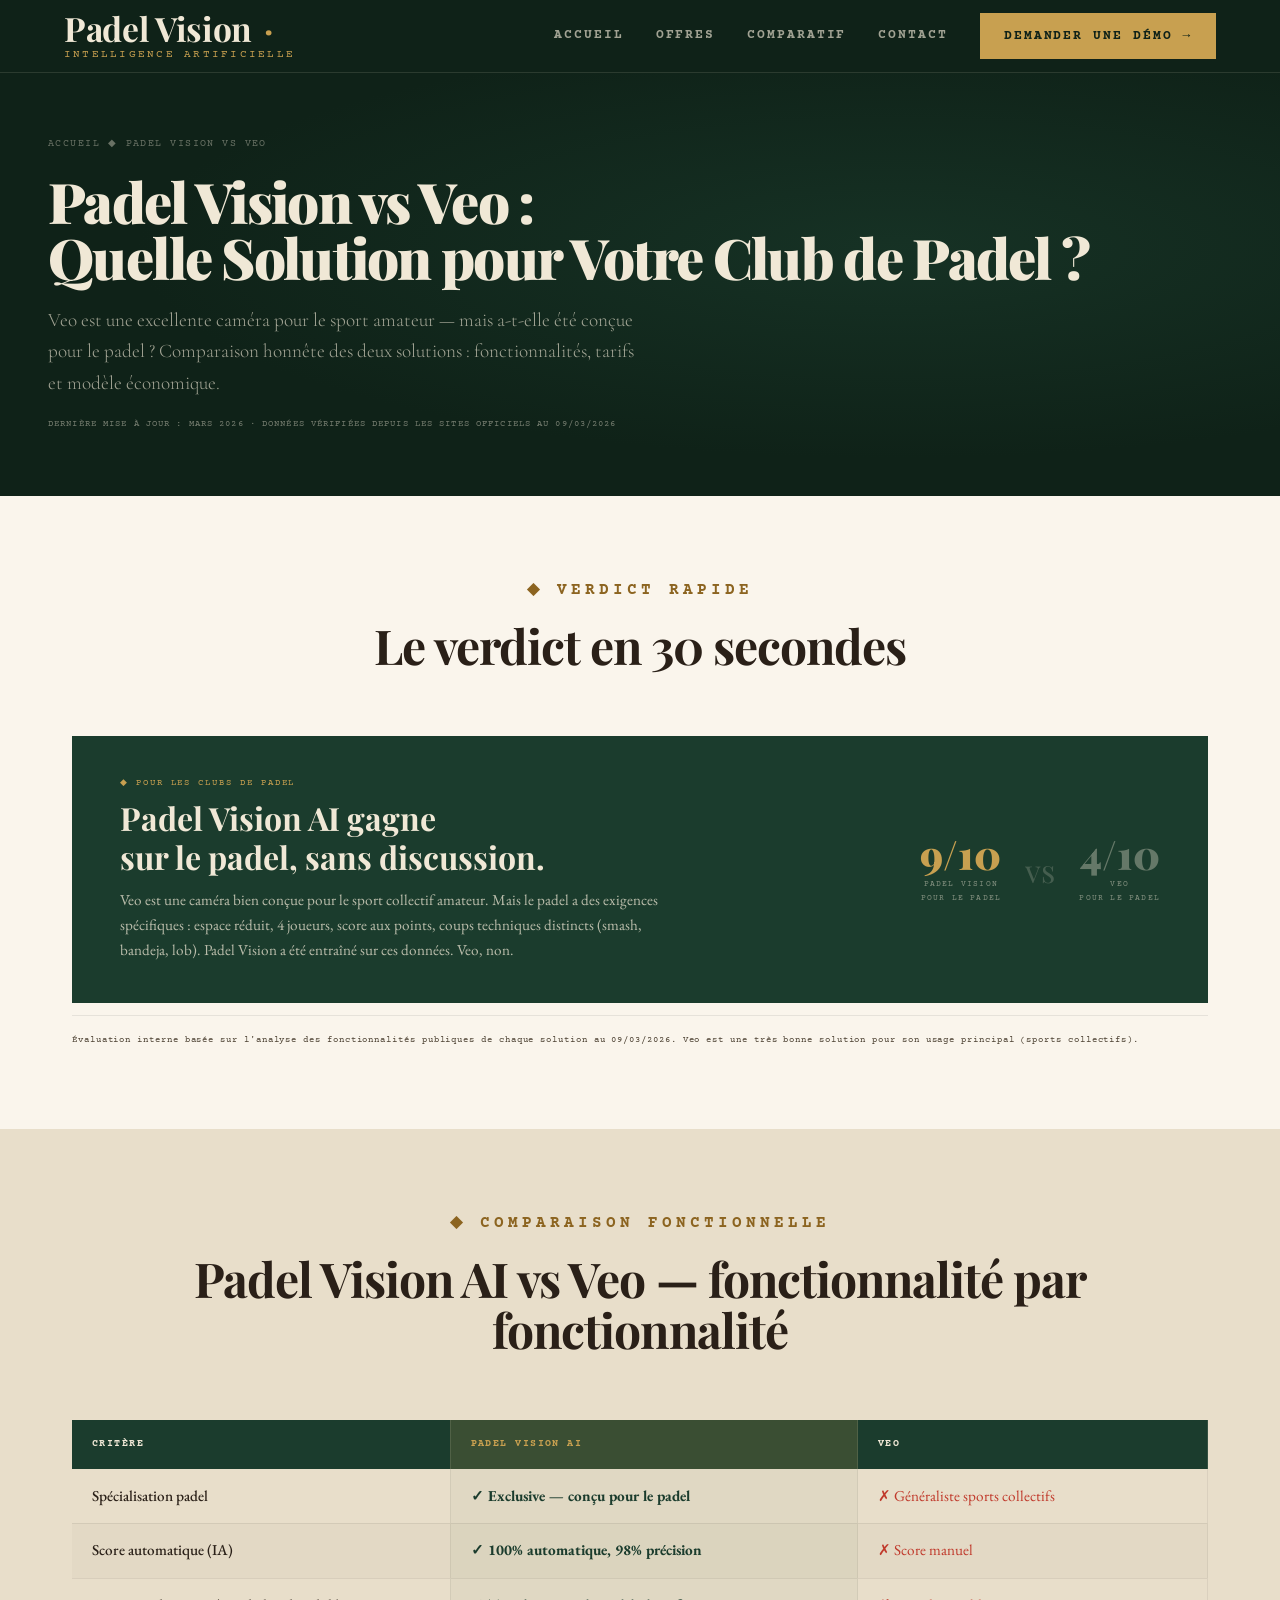
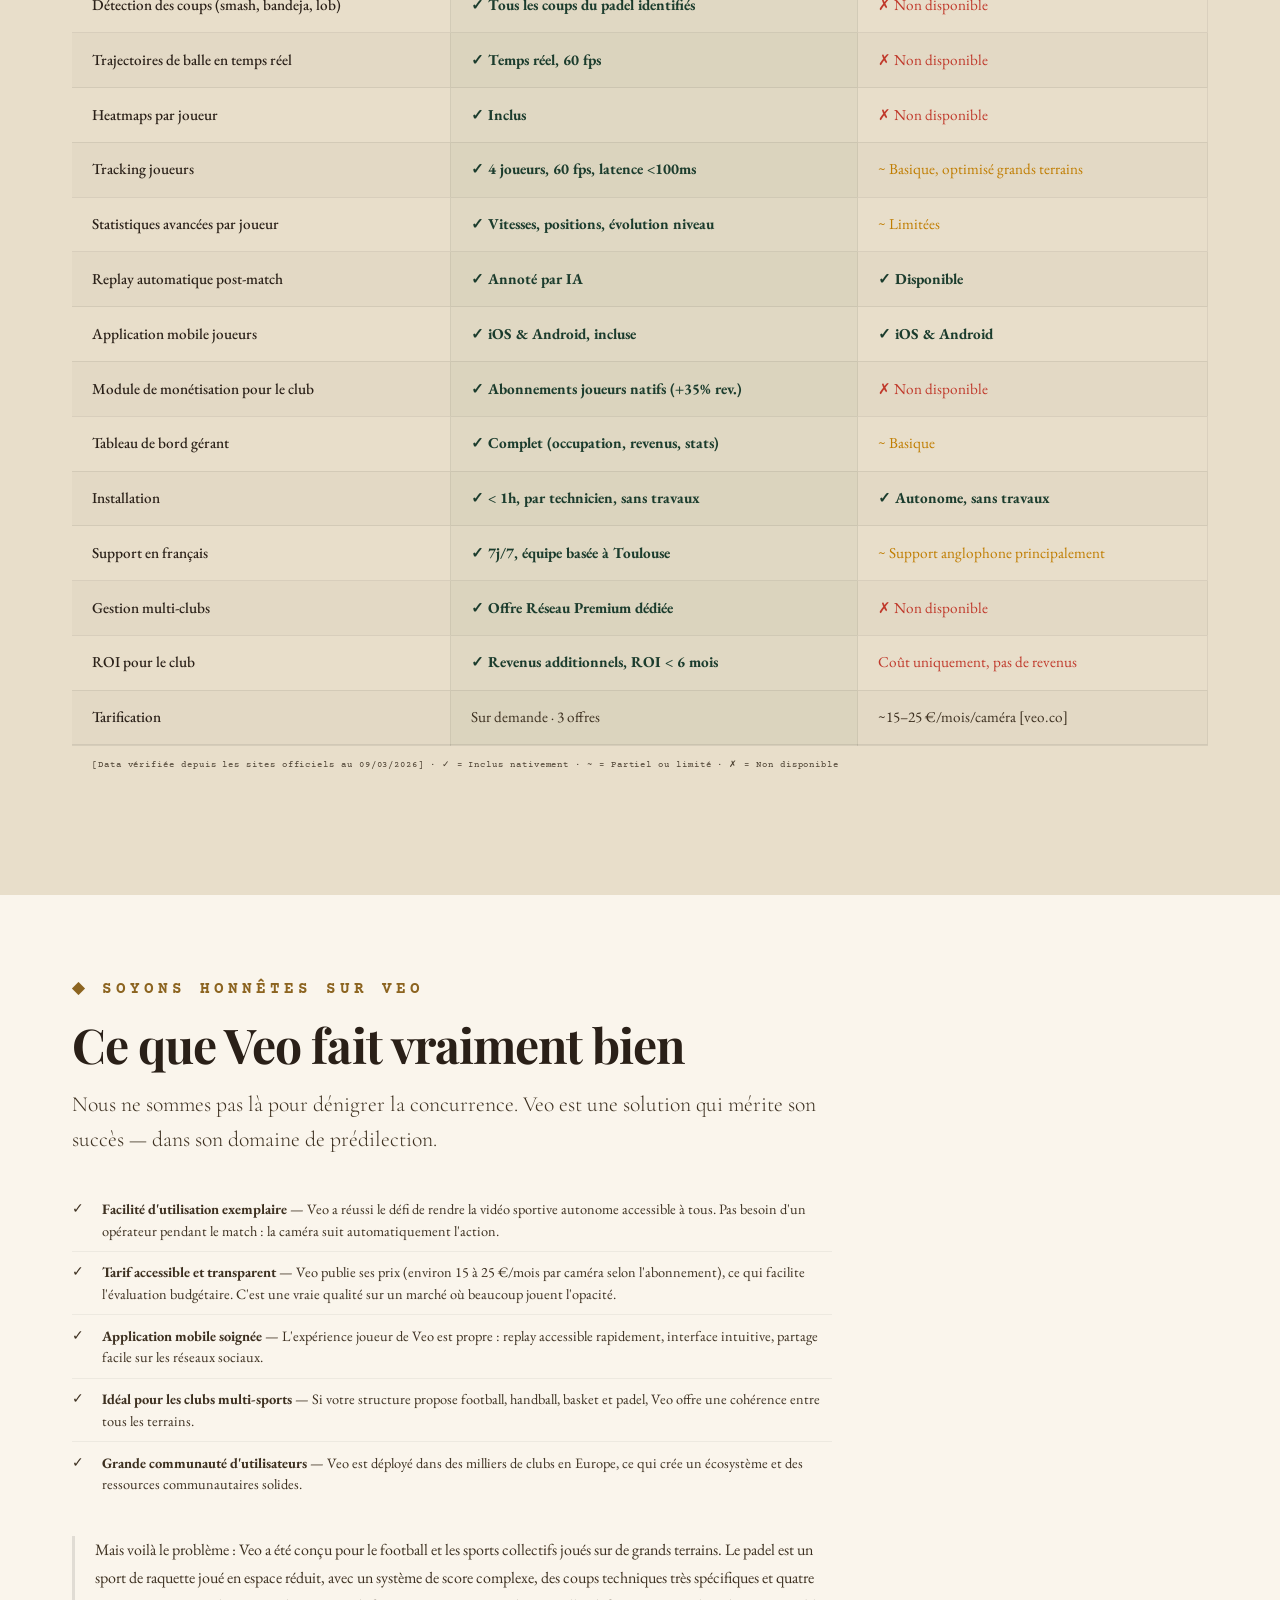
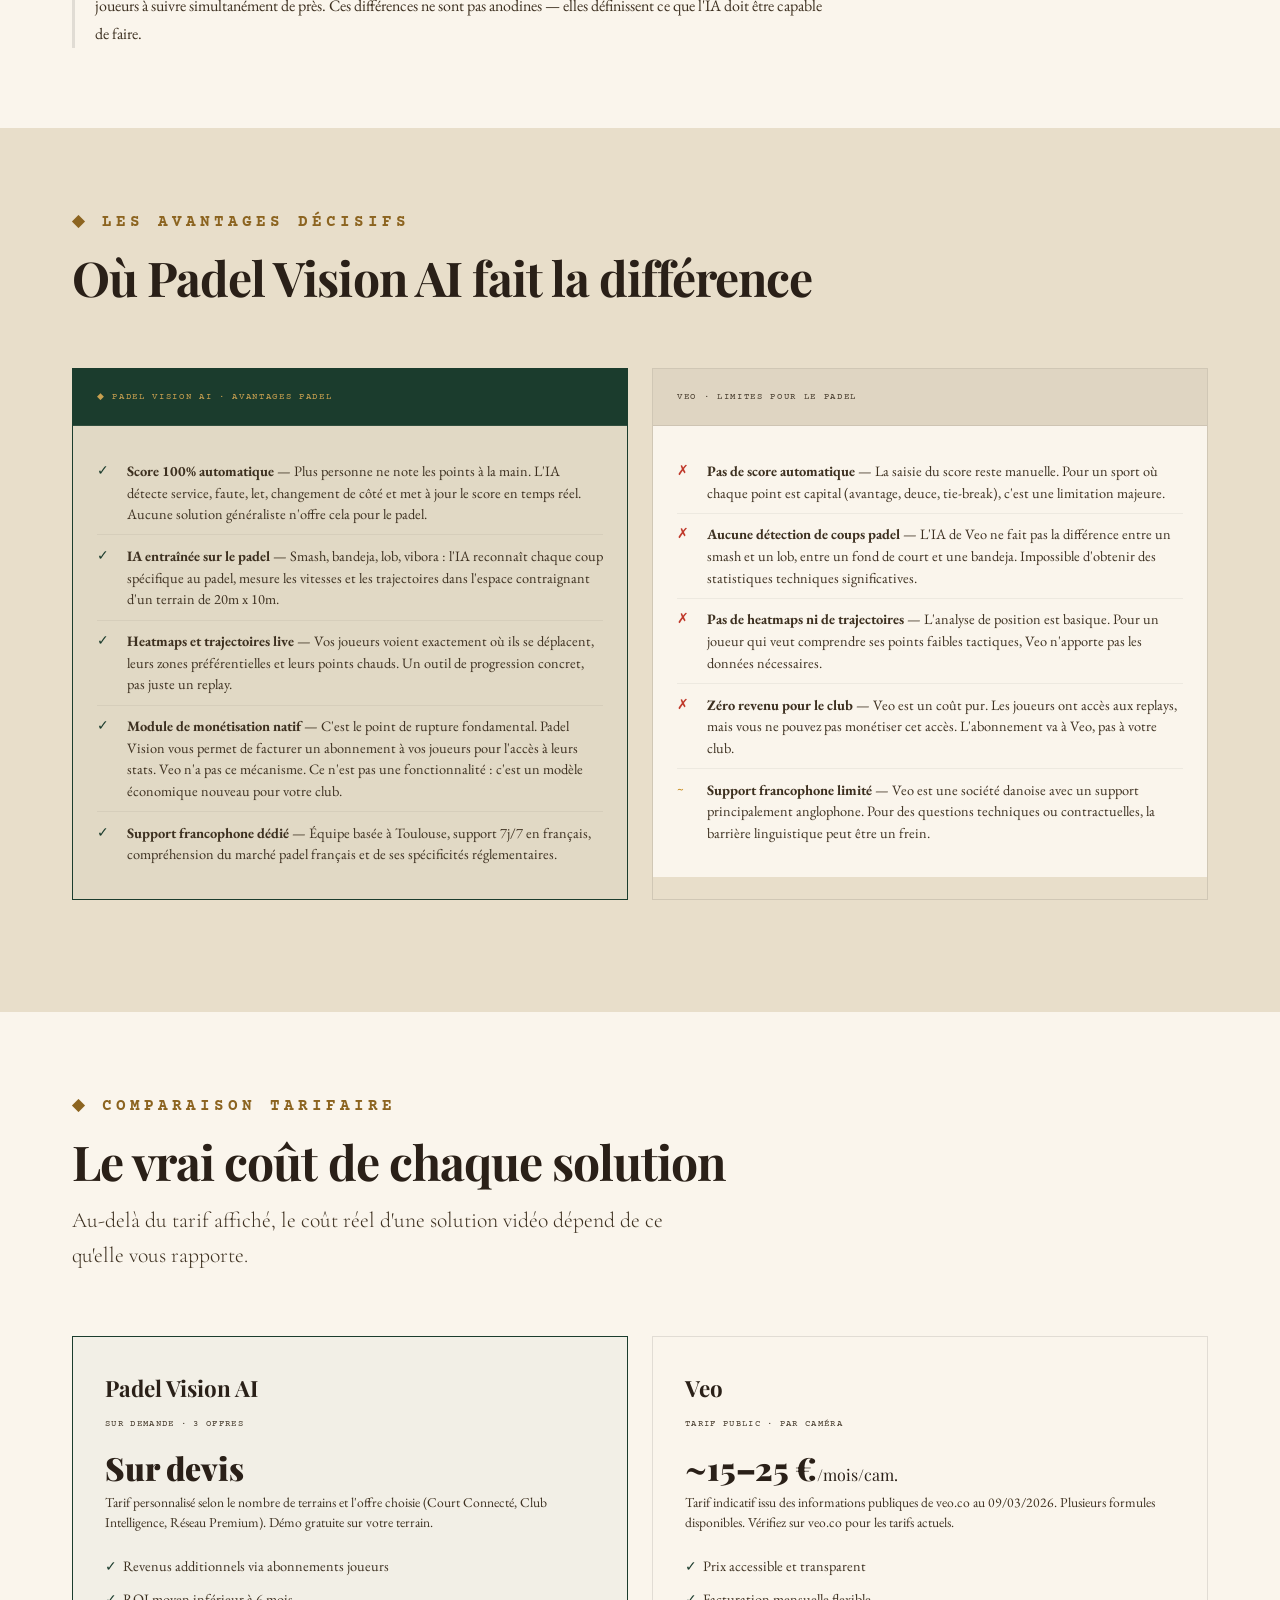
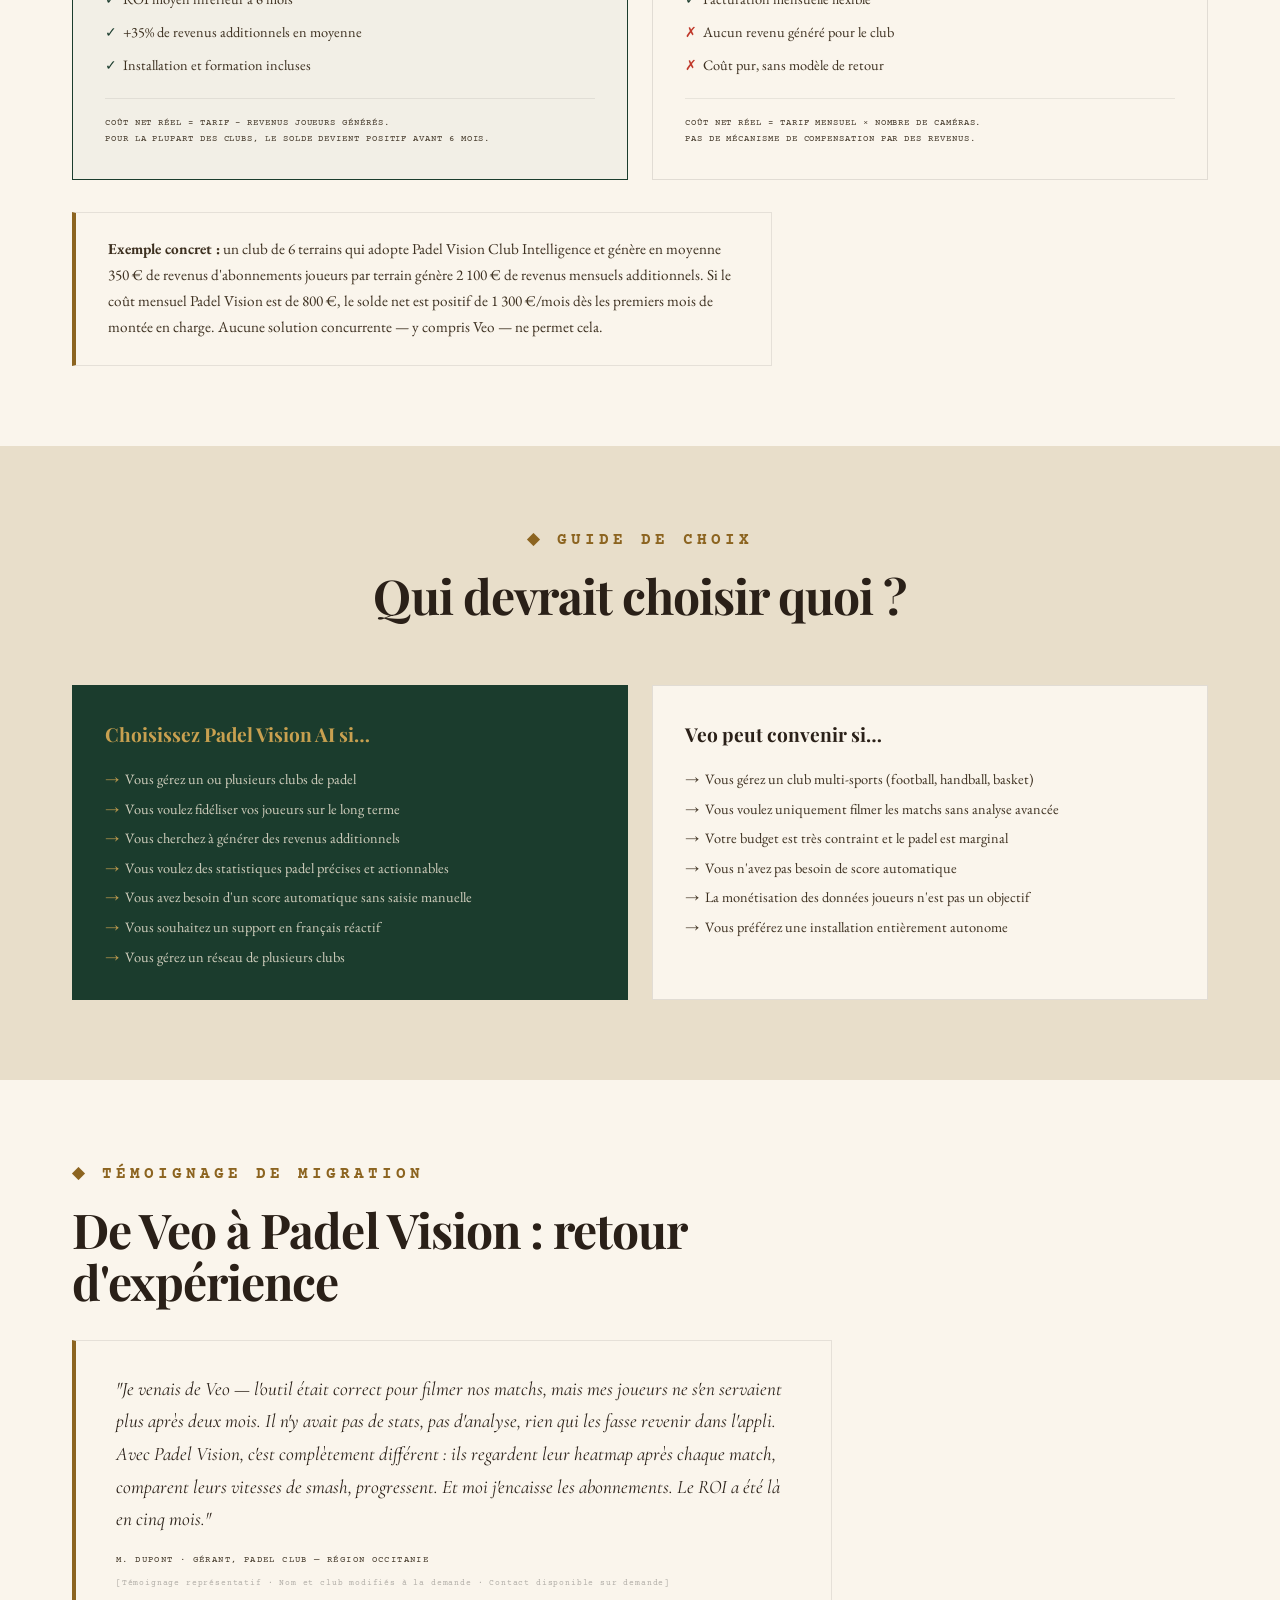
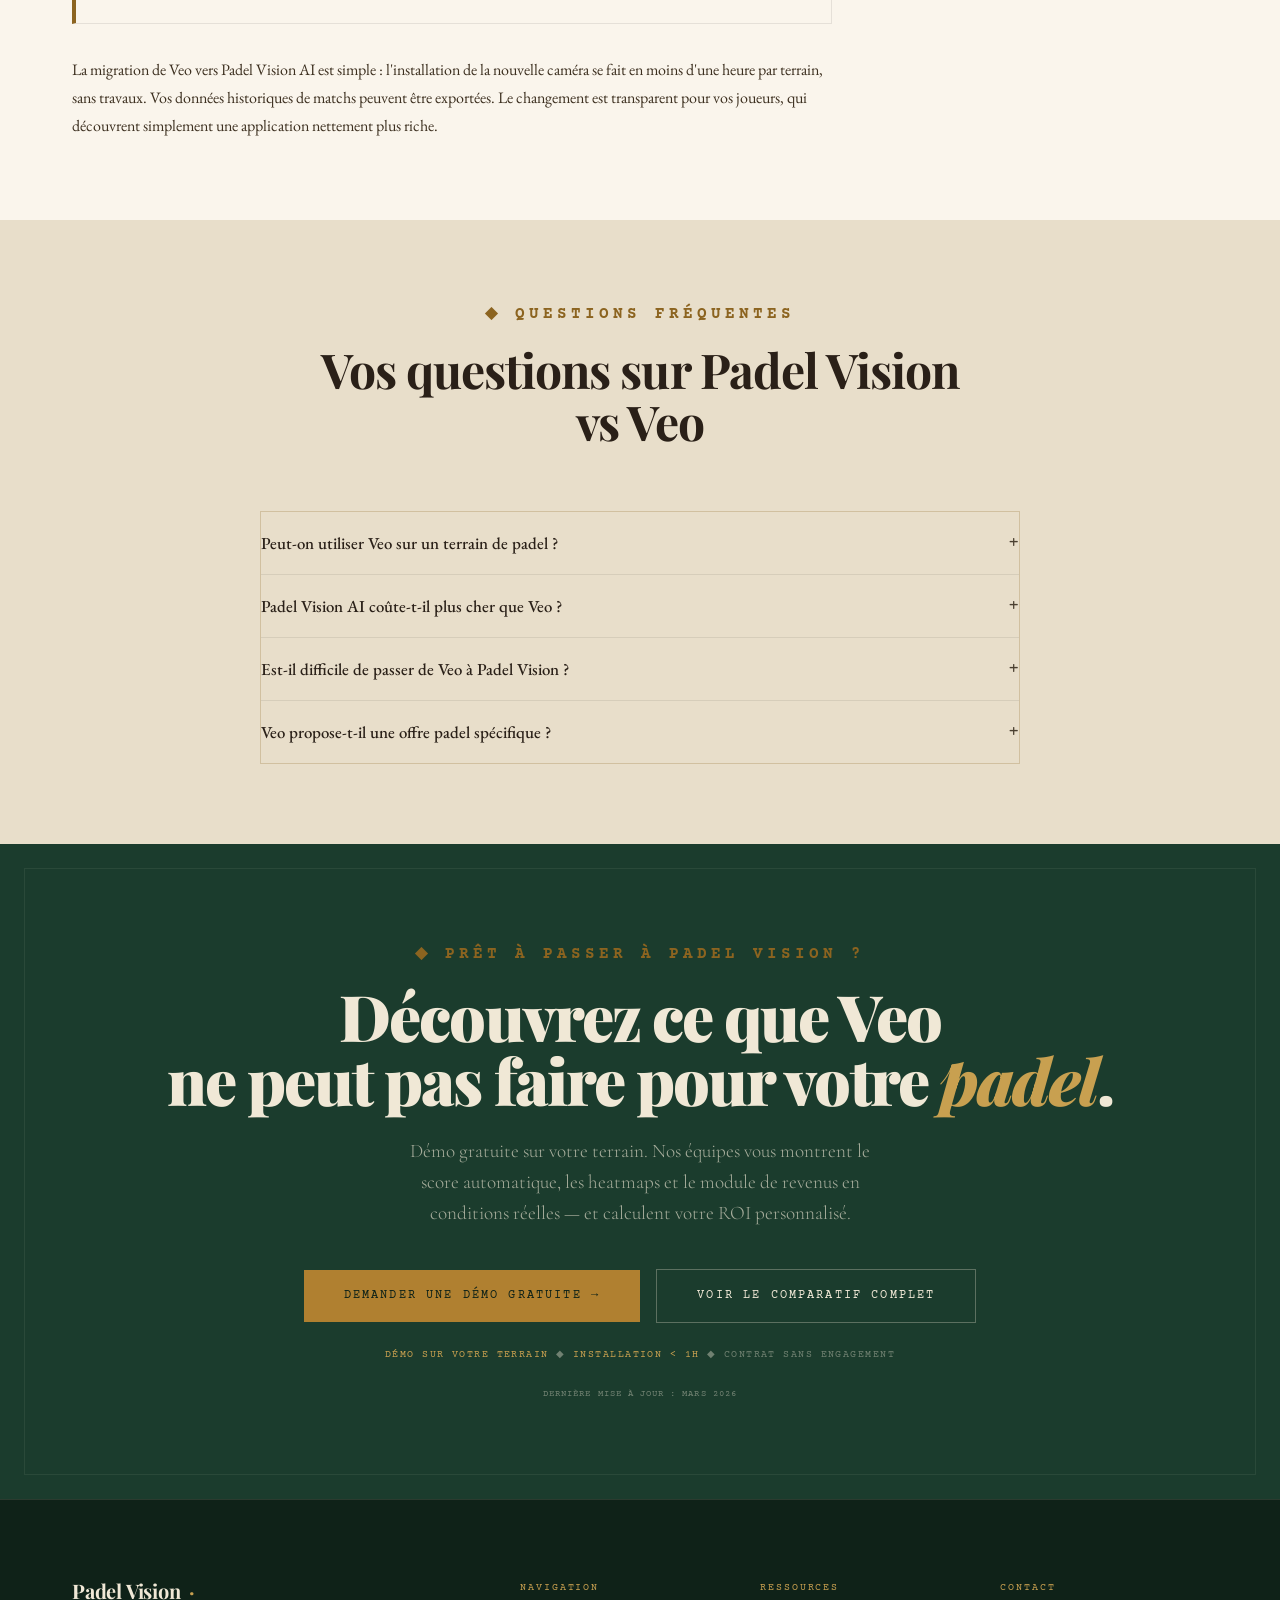
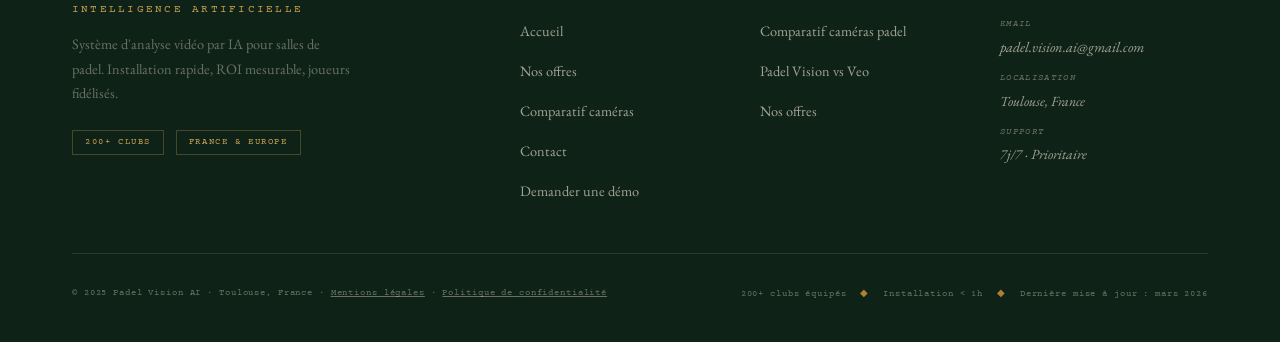
==== commit 319a7bd8: "Add Google Tag Manager & UI tweaks Insert Google Tag Manager snippet into several pages (alternative" ====
--- a/alternative-veo-padel.html
+++ b/alternative-veo-padel.html
@@ -22,6 +22,16 @@
   <link rel="icon" href="/favicon.svg" type="image/svg+xml">
   <link rel="apple-touch-icon" href="/apple-touch-icon.png">
   <link rel="stylesheet" href="style.css">
+  <!-- Google Tag Manager -->
+  <script>
+    (function(w,d,s,l,i){
+      w[l]=w[l]||[];
+      w[l].push({'gtm.start': new Date().getTime(),event:'gtm.js'});
+      var f=d.getElementsByTagName(s)[0],j=d.createElement(s),dl=l!='dataLayer'?'&l='+l:'';
+      j.async=true;j.src='https://www.googletagmanager.com/gtm.js?id='+i+dl;
+      f.parentNode.insertBefore(j,f);
+    })(window,document,'script','dataLayer','GTM-KP7WVV88');
+  </script>
 
   <script type="application/ld+json">
   {
--- a/style.css
+++ b/style.css
@@ -173,10 +173,10 @@
   padding: 0 var(--space-6);
 }
 
-@media (min-width: 768px) {
+@media (min-width: 800px) {
   .container { padding: 0 var(--space-8); }
 }
-@media (min-width: 1200px) {
+@media (min-width: 1400px) {
   .container { padding: 0 var(--space-12); }
 }
 
@@ -200,7 +200,8 @@
 
 .section__eyebrow {
   font-family: var(--font-mono);
-  font-size: 0.65rem;
+  font-size: 1rem;
+  font-weight: 600;
   letter-spacing: 0.25em;
   text-transform: uppercase;
   color: var(--gold);
@@ -553,7 +554,7 @@
 
 .hero__title {
   font-family: var(--font-display);
-  font-size: clamp(2.6rem, 5vw, 4.5rem);
+  font-size: clamp(2.6rem, 5vw, 3.5rem);
   font-weight: 900;
   line-height: 0.95;
   letter-spacing: -0.03em;
@@ -631,10 +632,10 @@
 }
 .hero-stat__label {
   font-family: var(--font-mono);
-  font-size: 0.55rem;
+  font-size: 0.65rem;
   letter-spacing: 0.18em;
   text-transform: uppercase;
-  color: var(--on-dark-3);
+  color: var(--on-dark-2);
   line-height: 1.4;
 }
 
@@ -689,17 +690,8 @@
   }
 }
 
-.step__number {
-  font-family: var(--font-display);
-  font-size: 4rem;
-  font-weight: 900;
-  color: rgba(140,100,32,0.12);
-  line-height: 1;
-  margin-bottom: var(--space-4);
-  letter-spacing: -0.04em;
-}
 .step__icon {
-  font-size: 1.5rem;
+  font-size: 2.5rem;
   margin-bottom: var(--space-4);
   display: block;
 }
@@ -719,7 +711,7 @@
 .step__tag {
   display: inline-block;
   font-family: var(--font-mono);
-  font-size: 0.55rem;
+  font-size: 0.65rem;
   letter-spacing: 0.2em;
   text-transform: uppercase;
   color: var(--gold);
@@ -779,7 +771,8 @@
 
 .feature-card__tag {
   font-family: var(--font-mono);
-  font-size: 0.55rem;
+  font-size: 0.65rem;
+  font-weight: 600;
   letter-spacing: 0.2em;
   text-transform: uppercase;
   color: var(--gold);
@@ -1081,7 +1074,8 @@
 }
 .score-mockup__team-label {
   font-family: var(--font-mono);
-  font-size: 0.6rem;
+  font-size: 0.8rem;
+  font-weight: 600;
   letter-spacing: 0.15em;
   text-transform: uppercase;
   margin-bottom: var(--space-2);
@@ -1130,7 +1124,8 @@
 }
 .score-mockup__log-title {
   font-family: var(--font-mono);
-  font-size: 0.55rem;
+  font-size: 0.65rem;
+  font-weight: 600;
   letter-spacing: 0.15em;
   text-transform: uppercase;
   color: var(--on-dark-3);
@@ -1395,7 +1390,7 @@
 
 .cta-section__eyebrow {
   font-family: var(--font-mono);
-  font-size: 0.6rem;
+  font-size: 1.0rem;
   letter-spacing: 0.25em;
   text-transform: uppercase;
   color: var(--gold-light);
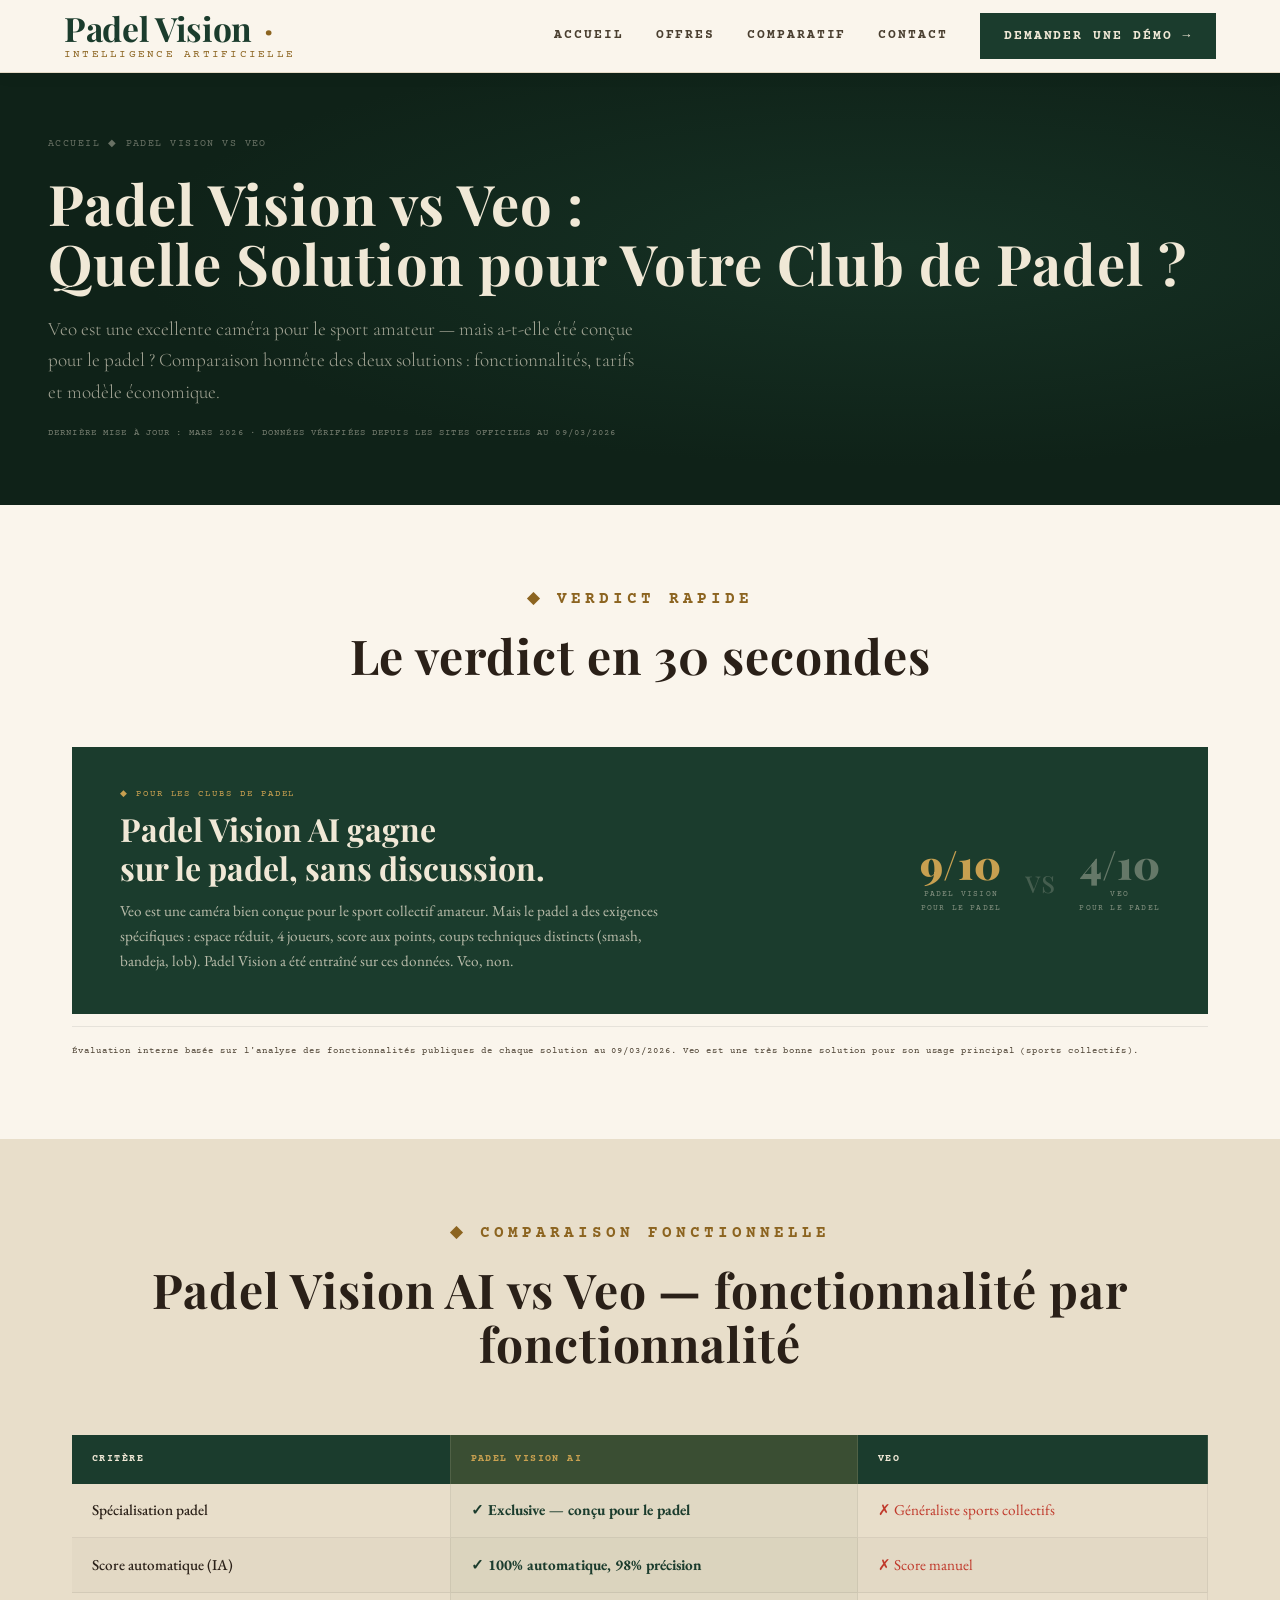
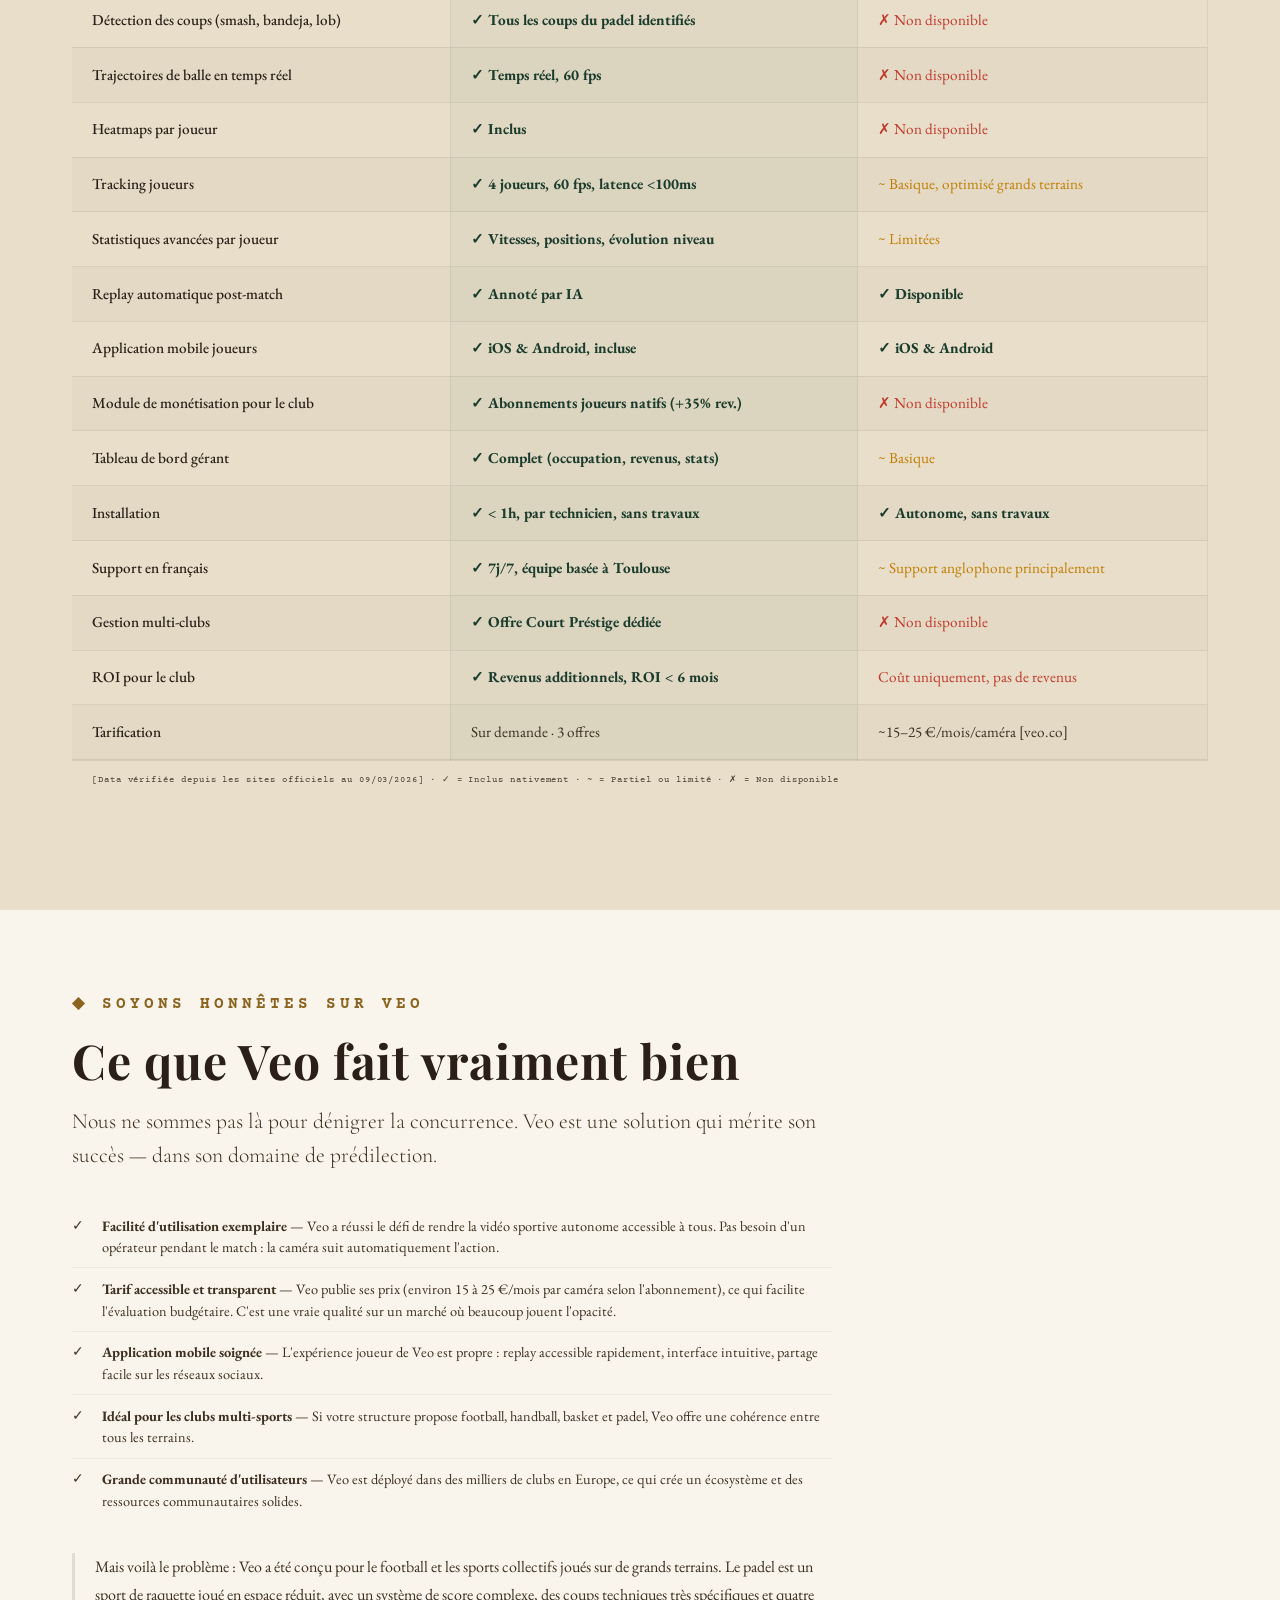
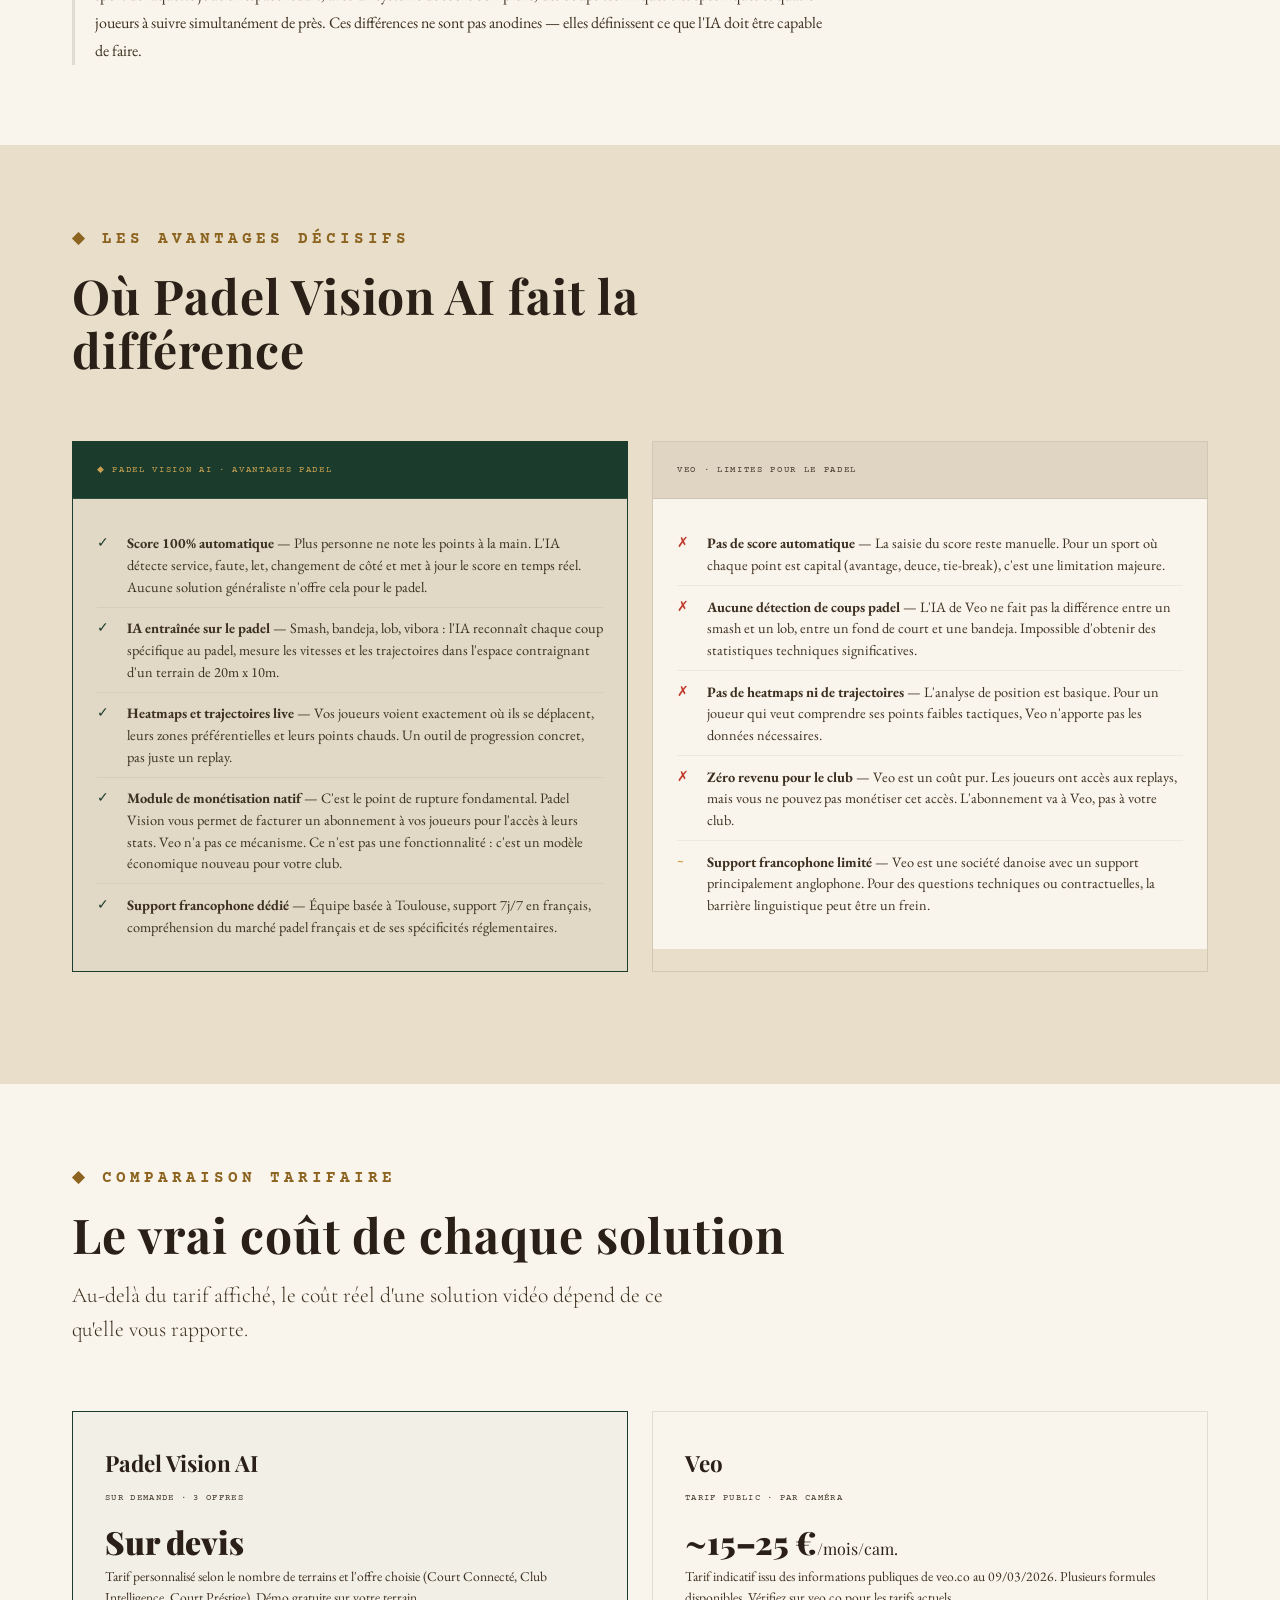
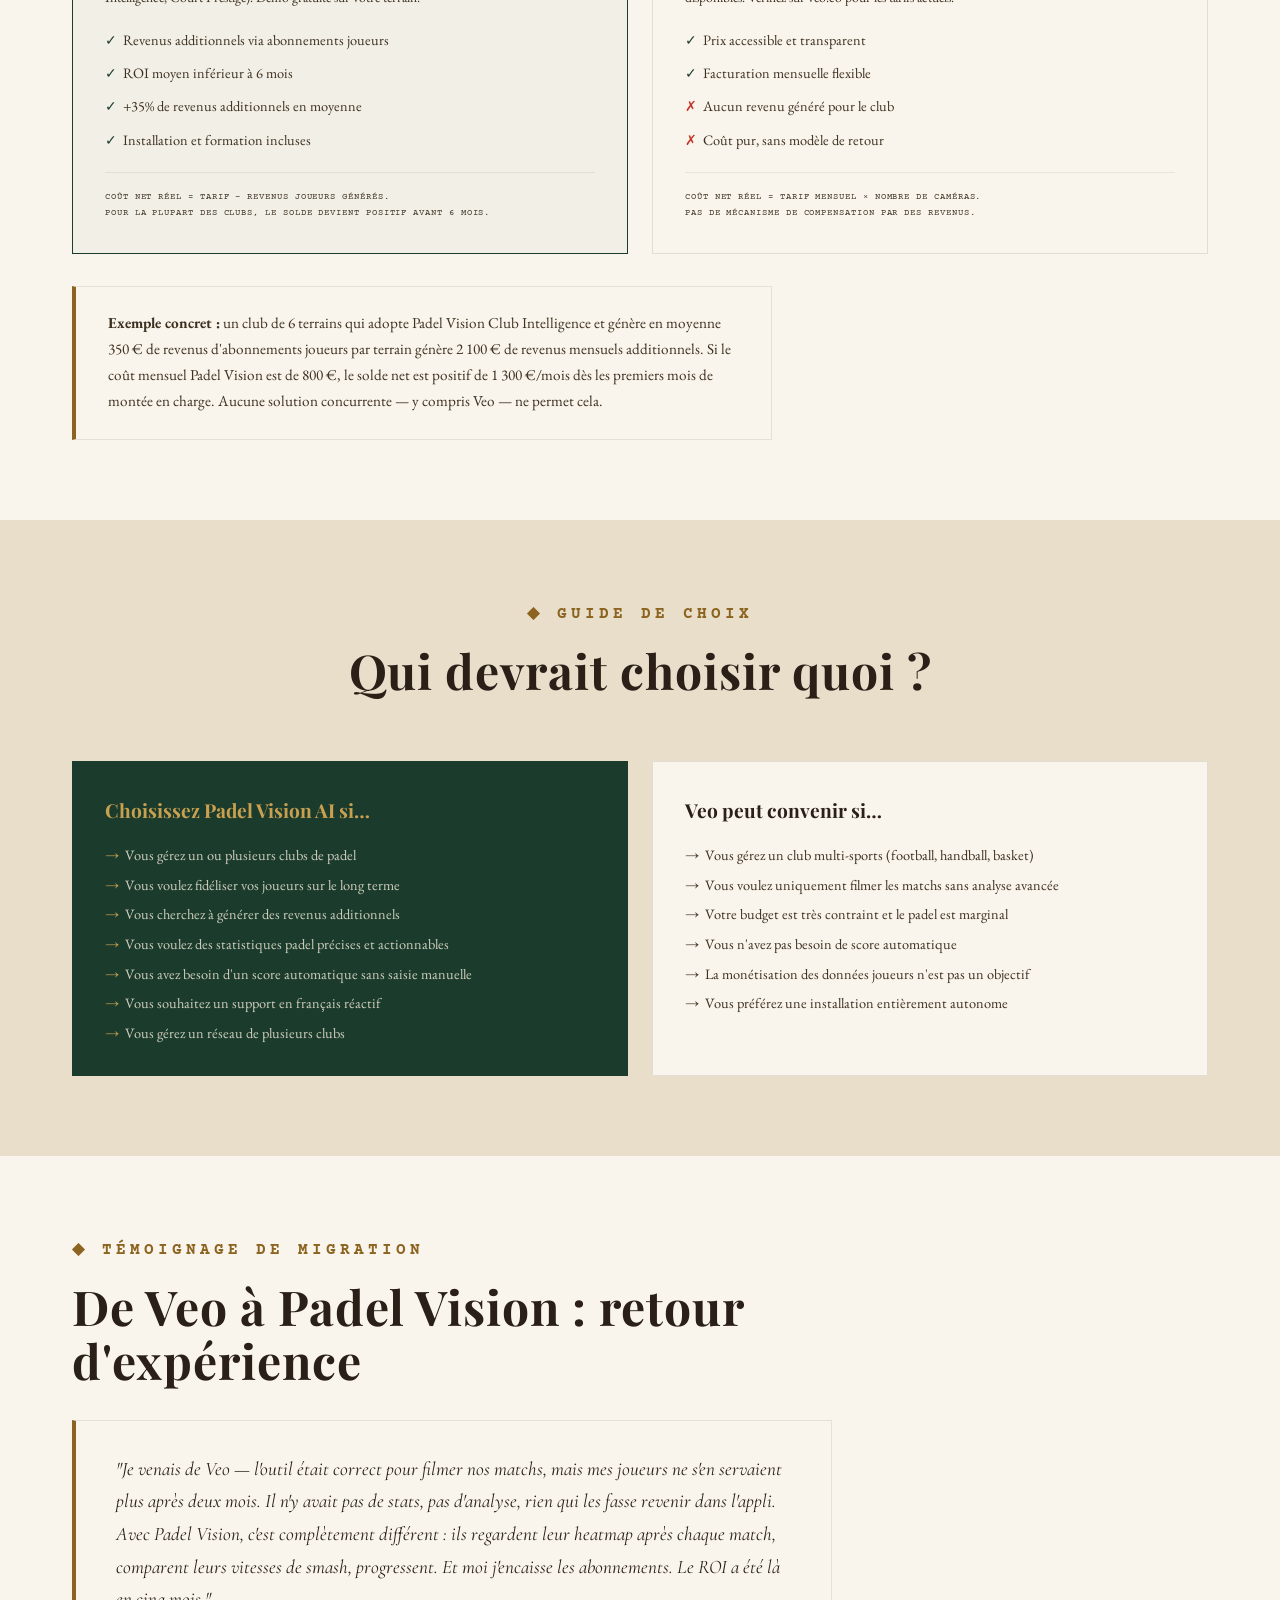
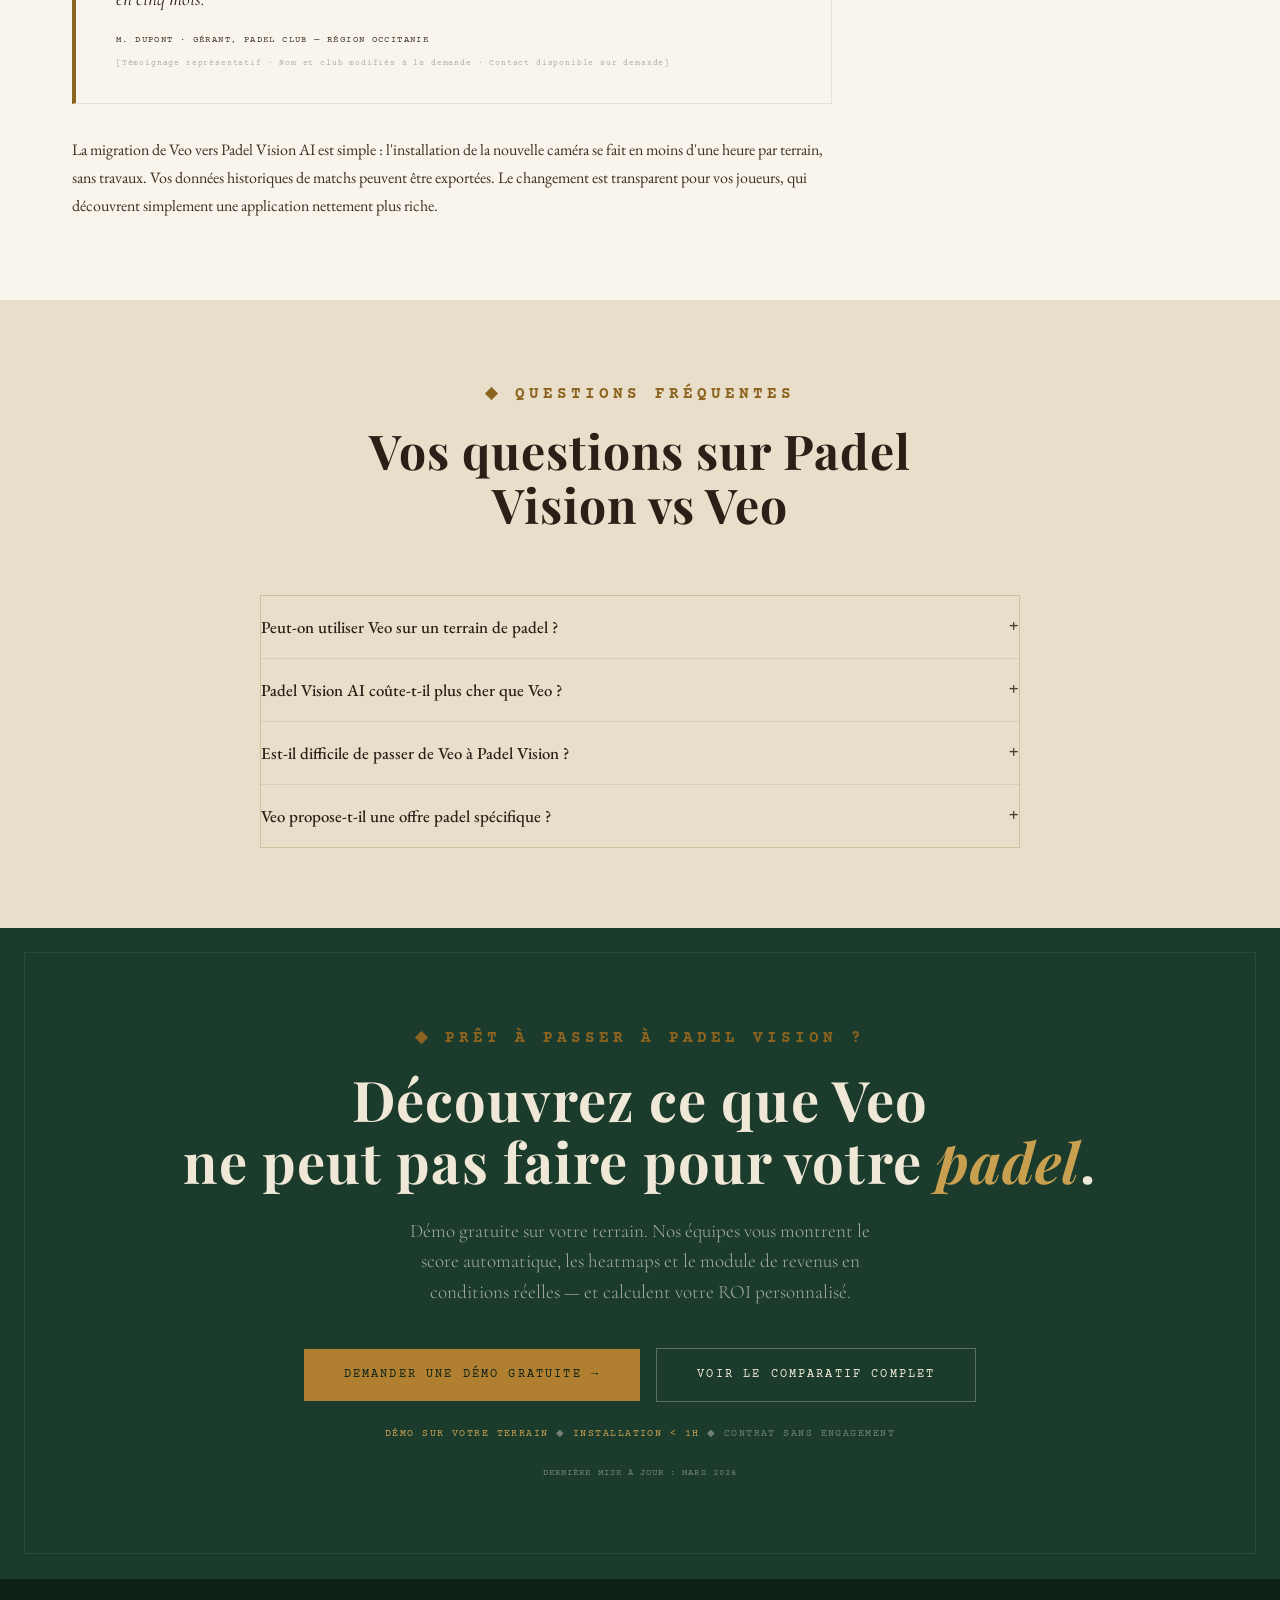
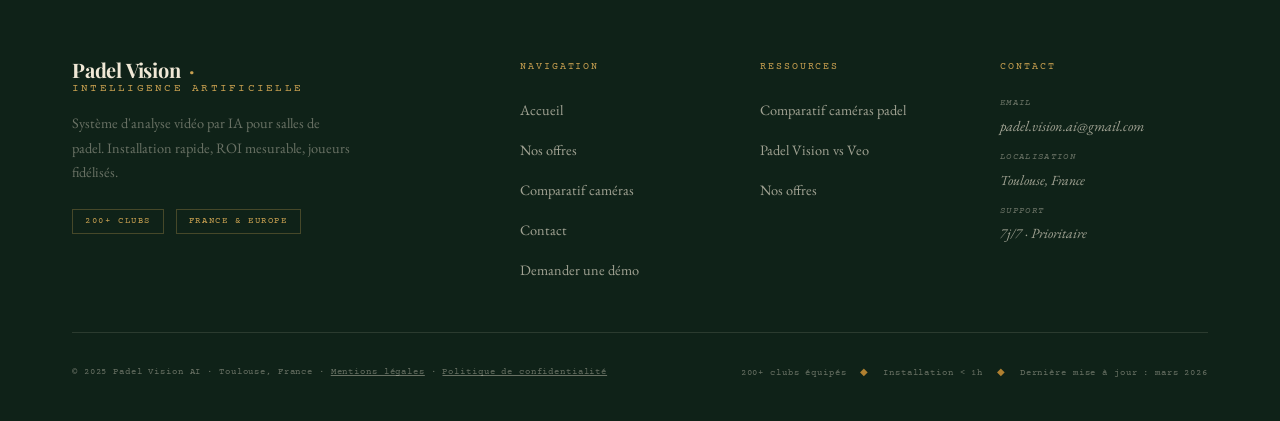
==== commit 3c15bf2a: "resolve conflit" ====
--- a/alternative-veo-padel.html
+++ b/alternative-veo-padel.html
@@ -39,13 +39,47 @@
     "@graph": [
       {
         "@type": "BreadcrumbList",
+        "@id": "https://padelvisionai.com/alternative-veo-padel.html#breadcrumb",
         "itemListElement": [
           { "@type": "ListItem", "position": 1, "name": "Accueil", "item": "https://padelvisionai.com/" },
           { "@type": "ListItem", "position": 2, "name": "Padel Vision vs Veo", "item": "https://padelvisionai.com/alternative-veo-padel.html" }
         ]
       },
       {
+        "@type": "WebPage",
+        "@id": "https://padelvisionai.com/alternative-veo-padel.html#webpage",
+        "url": "https://padelvisionai.com/alternative-veo-padel.html",
+        "name": "Padel Vision vs Veo : Quelle Solution pour Votre Club de Padel ? (2026)",
+        "isPartOf": { "@id": "https://padelvisionai.com/#website" },
+        "about": { "@id": "https://padelvisionai.com/#organization" },
+        "description": "Padel Vision AI vs Veo : comparaison complète pour clubs de padel. Score automatique, IA spécialisée, tarifs, monétisation joueurs.",
+        "inLanguage": "fr",
+        "datePublished": "2026-01-01",
+        "dateModified": "2026-03-27",
+        "breadcrumb": { "@id": "https://padelvisionai.com/alternative-veo-padel.html#breadcrumb" }
+      },
+      {
+        "@type": "Article",
+        "@id": "https://padelvisionai.com/alternative-veo-padel.html#article",
+        "headline": "Padel Vision vs Veo : Quelle Solution pour Votre Club de Padel ?",
+        "description": "Padel Vision AI vs Veo : comparaison complète pour clubs de padel. Score automatique, IA spécialisée, tarifs, monétisation joueurs. Pourquoi Padel Vision l'emporte pour le padel.",
+        "url": "https://padelvisionai.com/alternative-veo-padel.html",
+        "inLanguage": "fr",
+        "datePublished": "2026-01-01",
+        "dateModified": "2026-03-27",
+        "author": { "@id": "https://padelvisionai.com/#organization" },
+        "publisher": { "@id": "https://padelvisionai.com/#organization" },
+        "image": "https://padelvisionai.com/assets/images/og-padelvision.png",
+        "isPartOf": { "@id": "https://padelvisionai.com/alternative-veo-padel.html#webpage" },
+        "about": [
+          { "@type": "Thing", "name": "Caméras padel" },
+          { "@type": "Thing", "name": "Veo" },
+          { "@type": "Thing", "name": "Padel Vision AI" }
+        ]
+      },
+      {
         "@type": "SoftwareApplication",
+        "@id": "https://padelvisionai.com/alternative-veo-padel.html#pv-app",
         "name": "Padel Vision AI",
         "url": "https://padelvisionai.com",
         "applicationCategory": "SportsApplication",
@@ -66,7 +100,8 @@
           "@type": "AggregateOffer",
           "priceCurrency": "EUR",
           "offerCount": 3,
-          "description": "Court Connecté, Club Intelligence, Réseau Premium — tarifs sur demande"
+          "lowPrice": "1900",
+          "highPrice": "2900"
         },
         "publisher": { "@id": "https://padelvisionai.com/#organization" }
       }
@@ -531,7 +566,7 @@
           </tr>
           <tr>
             <td>Gestion multi-clubs</td>
-            <td class="td--pv"><span class="check">✓ Offre Réseau Premium dédiée</span></td>
+            <td class="td--pv"><span class="check">✓ Offre Court Préstige dédiée</span></td>
             <td><span class="cross">✗ Non disponible</span></td>
           </tr>
           <tr>
@@ -679,7 +714,7 @@
         <span class="pricing-block__sub">Sur demande · 3 offres</span>
         <div class="pricing-block__price">Sur devis</div>
         <div class="pricing-block__price-note">
-          Tarif personnalisé selon le nombre de terrains et l'offre choisie (Court Connecté, Club Intelligence, Réseau Premium). Démo gratuite sur votre terrain.
+          Tarif personnalisé selon le nombre de terrains et l'offre choisie (Court Connecté, Club Intelligence, Court Préstige). Démo gratuite sur votre terrain.
         </div>
         <ul style="list-style:none;padding:0;margin:0;display:flex;flex-direction:column;gap:0.5rem;">
           <li style="font-size:0.9rem;color:var(--text-light);padding-left:1.1rem;position:relative;"><span style="position:absolute;left:0;color:var(--forest);">✓</span> Revenus additionnels via abonnements joueurs</li>
--- a/style.css
+++ b/style.css
@@ -13,17 +13,24 @@
   /* Heritage palette */
   --forest:        #1B3C2D;
   --forest-dark:   #0F2218;
-  --forest-light:  #2A5A42;
+  --forest-light:  #336659;
   --forest-hover:  #234E39;
   --parchment:     #F0E8D6;
   --parchment-2:   #FAF5EC;
   --parchment-3:   #E8DECA;
   --parchment-4:   #DDD4C0;
+  --parchment-5:   #dfcda6;
   --gold:          #8C6420;
   --gold-mid:      #B08030;
   --gold-light:    #C8A050;
   --gold-pale:     #E8C878;
   --burgundy:      #7A1F2E;
+
+  /* Old Money palette — sans navy */
+  --olive:         #4A5A2C;
+  --charcoal:      #3D3A35;
+  --taupe:         #9C8B75;
+  --camel:         #B8956A;
 
   /* Text — WCAG AA compliant on parchment */
   --text-body:     #2A2018;   /* ratio ≥ 9:1 on parchment */
@@ -70,8 +77,9 @@
 
   /* Transitions */
   --t-fast: 0.15s ease;
-  --t:      0.25s ease;
-  --t-slow: 0.4s ease;
+  --t:      0.3s ease;
+  --t-slow: 0.8s ease-in-out;
+  --t-reveal: 1.0s ease-in-out;
 }
 
 /* ──────────────────────────────────────
@@ -219,8 +227,8 @@
   font-family: var(--font-display);
   font-size: clamp(2rem, 4vw, 3rem);
   font-weight: 700;
-  line-height: 1.08;
-  letter-spacing: -0.02em;
+  line-height: 1.12;
+  letter-spacing: 0.02em;
   color: var(--text-body);
   margin-bottom: var(--space-4);
 }
@@ -255,9 +263,14 @@
   left: 0;
   right: 0;
   z-index: 100;
-  background: var(--forest-dark);
-  border-bottom: var(--rule-dark);
-  transition: background var(--t);
+  background: var(--parchment-2);
+  border-bottom: 1px solid rgba(140,100,32,0.18);
+  box-shadow: 0 1px 16px rgba(42,32,24,0.07);
+  transition: background var(--t), box-shadow var(--t);
+}
+.header--scrolled {
+  background: var(--parchment-3);
+  box-shadow: 0 2px 20px rgba(42,32,24,0.11);
 }
 
 /* Top announcement band */
@@ -311,6 +324,16 @@
   text-transform: uppercase;
   color: var(--gold-light);
 }
+/* Override logo colors when inside the light header */
+.site-header .logo__name {
+  color: var(--forest);
+}
+.site-header .logo__sub {
+  color: var(--gold);
+}
+.site-header .logo__dot {
+  color: var(--gold);
+}
 
 /* Nav links */
 .nav {
@@ -330,14 +353,14 @@
   font-weight: 600;
   letter-spacing: 0.15em;
   text-transform: uppercase;
-  color: var(--on-dark-2);
+  color: var(--warm-gray);
   padding: var(--space-2) 0;
   border-bottom: 1px solid transparent;
   transition: color var(--t), border-color var(--t);
 }
 .nav__link:hover,
 .nav__link[aria-current="page"] {
-  color: var(--parchment);
+  color: var(--forest);
   border-bottom-color: var(--gold-mid);
 }
 
@@ -347,8 +370,8 @@
   font-weight: 600;
   letter-spacing: 0.15em;
   text-transform: uppercase;
-  color: var(--forest-dark);
-  background: var(--gold-light);
+  color: var(--parchment);
+  background: var(--forest);
   padding: var(--space-3) var(--space-6);
   border: none;
   cursor: pointer;
@@ -357,7 +380,7 @@
   display: inline-block;
 }
 .nav__cta:hover {
-  background: var(--gold-pale);
+  background: var(--forest-light);
 }
 
 /* Hamburger */
@@ -376,7 +399,7 @@
 }
 .hamburger__line {
   height: 1px;
-  background: var(--parchment);
+  background: var(--forest);
   transition: transform var(--t), opacity var(--t);
   display: block;
 }
@@ -394,7 +417,7 @@
 .mobile-menu {
   position: fixed;
   inset: 0;
-  background: var(--forest-dark);
+  background: var(--parchment-2);
   z-index: 99;
   display: flex;
   flex-direction: column;
@@ -404,6 +427,7 @@
   opacity: 0;
   pointer-events: none;
   transition: opacity var(--t);
+  border-top: 3px solid var(--gold);
 }
 .mobile-menu.is-open {
   opacity: 1;
@@ -413,20 +437,20 @@
   font-family: var(--font-display);
   font-size: 2rem;
   font-weight: 700;
-  color: var(--parchment);
-  letter-spacing: -0.02em;
+  color: var(--text-body);
+  letter-spacing: 0.04em;
   transition: color var(--t);
 }
 .mobile-menu__link:hover {
-  color: var(--gold-light);
+  color: var(--forest);
 }
 .mobile-menu__cta {
   font-family: var(--font-mono);
   font-size: 0.75rem;
   letter-spacing: 0.2em;
   text-transform: uppercase;
-  color: var(--forest-dark);
-  background: var(--gold-light);
+  color: var(--parchment);
+  background: var(--forest);
   padding: var(--space-4) var(--space-8);
   text-decoration: none;
   margin-top: var(--space-4);
@@ -485,7 +509,7 @@
    9. HERO
    ────────────────────────────────────── */
 .hero {
-  background: var(--forest-dark);
+  background: var(--parchment-2);
   min-height: 100svh;
   display: flex;
   flex-direction: column;
@@ -496,22 +520,22 @@
   overflow: hidden;
 }
 
-/* Subtle texture overlay */
+/* Warm light texture overlay */
 .hero::before {
   content: '';
   position: absolute;
   inset: 0;
-  background: radial-gradient(ellipse at 20% 50%, rgba(27,60,45,0.5) 0%, transparent 60%),
-              radial-gradient(ellipse at 80% 20%, rgba(140,100,32,0.08) 0%, transparent 50%);
+  background: radial-gradient(ellipse at 0% 60%, rgba(74,90,44,0.05) 0%, transparent 55%),
+              radial-gradient(ellipse at 95% 10%, rgba(184,149,106,0.07) 0%, transparent 50%);
   pointer-events: none;
 }
 
-/* Double border frame */
+/* Heritage frame */
 .hero::after {
   content: '';
   position: absolute;
   inset: 24px;
-  border: 1px solid rgba(240,232,214,0.06);
+  border: 1px solid rgba(140,100,32,0.08);
   pointer-events: none;
 }
 
@@ -545,7 +569,7 @@
   font-size: 0.6rem;
   letter-spacing: 0.25em;
   text-transform: uppercase;
-  color: var(--gold-light);
+  color: var(--gold);
   margin-bottom: var(--space-6);
   display: flex;
   align-items: center;
@@ -554,25 +578,25 @@
 
 .hero__title {
   font-family: var(--font-display);
-  font-size: clamp(2.6rem, 5vw, 3.5rem);
-  font-weight: 900;
-  line-height: 0.95;
-  letter-spacing: -0.03em;
-  color: var(--parchment);
+  font-size: clamp(2.4rem, 5vw, 3.5rem);
+  font-weight: 700;
+  line-height: 1.05;
+  letter-spacing: 0.01em;
+  color: var(--text-body);
   margin-bottom: var(--space-6);
 }
 .hero__title em {
   font-style: italic;
-  color: var(--gold-light);
+  color: var(--forest);
 }
 
 .hero__lead {
   font-family: var(--font-refined);
   font-size: clamp(1.05rem, 1.8vw, 1.25rem);
   font-weight: 300;
-  color: var(--on-dark-2);
+  color: var(--text-light);
   line-height: 1.65;
-  border-left: 3px solid var(--gold);
+  border-left: 2px solid var(--camel);
   padding-left: var(--space-4);
   margin-bottom: var(--space-8);
 }
@@ -593,30 +617,25 @@
   font-size: 0.65rem;
   letter-spacing: 0.15em;
   text-transform: uppercase;
-  color: var(--parchment);
-  background: rgba(27,60,45,0.85);
-  border: 1px solid rgba(200,160,80,0.5);
+  color: var(--warm-gray);
+  background: var(--parchment-3);
+  border: 1px solid rgba(140,100,32,0.22);
   padding: var(--space-3) var(--space-5);
-  backdrop-filter: blur(4px);
 }
 .live-badge__dot {
-  width: 6px;
-  height: 6px;
-  background: #4CAF50;
+  width: 5px;
+  height: 5px;
+  background: var(--camel);
   border-radius: 50%;
-  animation: blink 2s infinite;
+  opacity: 0.7;
   flex-shrink: 0;
-}
-@keyframes blink {
-  0%, 100% { opacity: 1; }
-  50% { opacity: 0.3; }
 }
 
 /* Stat strip */
 .hero__stats {
   margin-top: var(--space-12);
   padding-top: var(--space-8);
-  border-top: var(--rule-dark);
+  border-top: var(--rule);
   display: grid;
   grid-template-columns: repeat(3, 1fr);
   gap: var(--space-6);
@@ -625,8 +644,8 @@
 .hero-stat__value {
   font-family: var(--font-display);
   font-size: clamp(1.8rem, 3vw, 2.5rem);
-  font-weight: 900;
-  color: var(--gold-light);
+  font-weight: 700;
+  color: var(--forest);
   line-height: 1;
   margin-bottom: var(--space-1);
 }
@@ -635,8 +654,19 @@
   font-size: 0.65rem;
   letter-spacing: 0.18em;
   text-transform: uppercase;
-  color: var(--on-dark-2);
+  color: var(--warm-gray);
   line-height: 1.4;
+}
+
+/* Outline button on light hero */
+.hero .btn--outline {
+  color: var(--forest);
+  border-color: rgba(27,60,45,0.3);
+}
+.hero .btn--outline:hover {
+  border-color: var(--forest);
+  color: var(--forest);
+  background: rgba(27,60,45,0.05);
 }
 
 /* Court SVG container */
@@ -654,7 +684,7 @@
 .court-svg {
   width: 100%;
   max-width: 380px;
-  filter: drop-shadow(0 20px 60px rgba(0,0,0,0.4));
+  filter: drop-shadow(0 8px 24px rgba(0,0,0,0.2));
 }
 
 /* ──────────────────────────────────────
@@ -691,9 +721,16 @@
 }
 
 .step__icon {
-  font-size: 2.5rem;
-  margin-bottom: var(--space-4);
+  font-family: var(--font-refined);
+  font-size: 1.4rem;
+  font-weight: 300;
+  font-style: italic;
+  color: var(--gold);
+  letter-spacing: 0.15em;
+  margin-bottom: var(--space-5);
   display: block;
+  border-bottom: 1px solid rgba(140,100,32,0.2);
+  padding-bottom: var(--space-3);
 }
 .step__title {
   font-family: var(--font-display);
@@ -878,6 +915,9 @@
     border-right: none;
   }
 }
+.pricing-card--popular {
+    background: linear-gradient(145deg,var(--parchment-5) 0%, #ded1af 100%, #c5b58c 100%);
+  }
 
 .pricing-card--featured {
   background: var(--forest);
@@ -1022,10 +1062,15 @@
   gap: var(--space-4);
 }
 .scoring-feature__icon {
-  font-size: 1.2rem;
-  margin-top: 0.05rem;
+  font-family: var(--font-refined);
+  font-size: 1.1rem;
+  font-weight: 300;
+  font-style: italic;
+  color: var(--gold-light);
+  margin-top: 0.1rem;
   flex-shrink: 0;
   line-height: 1.4;
+  min-width: 1.2rem;
 }
 .scoring-feature__title {
   color: var(--parchment);
@@ -1168,7 +1213,7 @@
   font-size: clamp(1.5rem, 3vw, 2.2rem);
   font-weight: 700;
   color: var(--parchment);
-  letter-spacing: -0.02em;
+  letter-spacing: 0.03em;
 }
 
 .stats-board {
@@ -1212,15 +1257,16 @@
 .stat-cell__value {
   font-family: var(--font-display);
   font-size: clamp(3rem, 6vw, 5rem);
-  font-weight: 900;
+  font-weight: 700;
   color: var(--gold-light);
   line-height: 1;
-  letter-spacing: -0.04em;
+  letter-spacing: 0;
   margin-bottom: var(--space-2);
 }
 .stat-cell__label {
   font-family: var(--font-mono);
-  font-size: 0.6rem;
+  font-size: rem;
+  font-weight: 600;
   letter-spacing: 0.18em;
   text-transform: uppercase;
   color: var(--on-dark-3);
@@ -1398,11 +1444,11 @@
 }
 .cta-section__title {
   font-family: var(--font-display);
-  font-size: clamp(2.5rem, 5vw, 4rem);
-  font-weight: 900;
+  font-size: clamp(2.2rem, 5vw, 3.5rem);
+  font-weight: 700;
   color: var(--parchment);
-  letter-spacing: -0.03em;
-  line-height: 1.0;
+  letter-spacing: 0.02em;
+  line-height: 1.1;
   margin-bottom: var(--space-6);
 }
 .cta-section__title em {
@@ -1584,10 +1630,10 @@
 .page-hero__title {
   font-family: var(--font-display);
   font-size: clamp(2rem, 5vw, 3.5rem);
-  font-weight: 900;
+  font-weight: 700;
   color: var(--parchment);
-  letter-spacing: -0.03em;
-  line-height: 1.0;
+  letter-spacing: 0.02em;
+  line-height: 1.08;
   margin-bottom: var(--space-5);
 }
 .page-hero__lead {
@@ -1865,32 +1911,29 @@
 
 /* Default: visible (no-JS fallback + initial state) */
 .reveal {
-  transition: opacity 0.55s ease, transform 0.55s ease;
+  transition: opacity var(--t-reveal);
 }
 
 /* Only hide when JS has loaded and added .js-ready to <html> */
 .js-ready .reveal {
   opacity: 0;
-  transform: translateY(18px);
 }
 
 /* Revealed state */
 .js-ready .reveal.is-visible {
   opacity: 1;
-  transform: none;
-}
-
-.js-ready .reveal--delay-1 { transition-delay: 0.1s; }
-.js-ready .reveal--delay-2 { transition-delay: 0.2s; }
-.js-ready .reveal--delay-3 { transition-delay: 0.3s; }
-.js-ready .reveal--delay-4 { transition-delay: 0.4s; }
+}
+
+.js-ready .reveal--delay-1 { transition-delay: 0.15s; }
+.js-ready .reveal--delay-2 { transition-delay: 0.30s; }
+.js-ready .reveal--delay-3 { transition-delay: 0.45s; }
+.js-ready .reveal--delay-4 { transition-delay: 0.60s; }
 
 @media (prefers-reduced-motion: reduce) {
   .reveal,
   .js-ready .reveal,
   .js-ready .reveal.is-visible {
     opacity: 1 !important;
-    transform: none !important;
     transition: none !important;
   }
   * {
@@ -2018,39 +2061,9 @@
    ANIMATIONS DYNAMIQUES
    ────────────────────────────────────── */
 
-/* Pulse sur les marqueurs joueurs SVG */
-@keyframes playerPulse {
-  0%, 100% { transform: scale(1); opacity: 0.25; }
-  50%       { transform: scale(1.35); opacity: 0.55; }
-}
+/* Player ring markers — static (no pulse) */
 .player-ring {
   transform-origin: center;
   transform-box: fill-box;
-  animation: playerPulse 2.8s ease-in-out infinite;
-}
-.player-ring--b {
-  animation-name: playerPulseB;
-}
-@keyframes playerPulseB {
-  0%, 100% { transform: scale(1); opacity: 0.2; }
-  50%       { transform: scale(1.35); opacity: 0.5; }
-}
-
-/* Slide-in des nouvelles lignes du data feed */
-@keyframes feedSlideIn {
-  from { opacity: 0; transform: translateY(-10px); }
-  to   { opacity: 1; transform: translateY(0); }
-}
-.data-feed__row--new {
-  animation: feedSlideIn 0.45s cubic-bezier(0.22, 1, 0.36, 1) forwards;
-}
-
-/* Flash sur la mise à jour du log de détection */
-@keyframes logFlash {
-  0%   { background: rgba(200,160,80,0.15); }
-  100% { background: transparent; }
-}
-.score-mockup__log--flash {
-  animation: logFlash 0.8s ease-out forwards;
-  border-radius: 4px;
-}
+  opacity: 0.35;
+}
